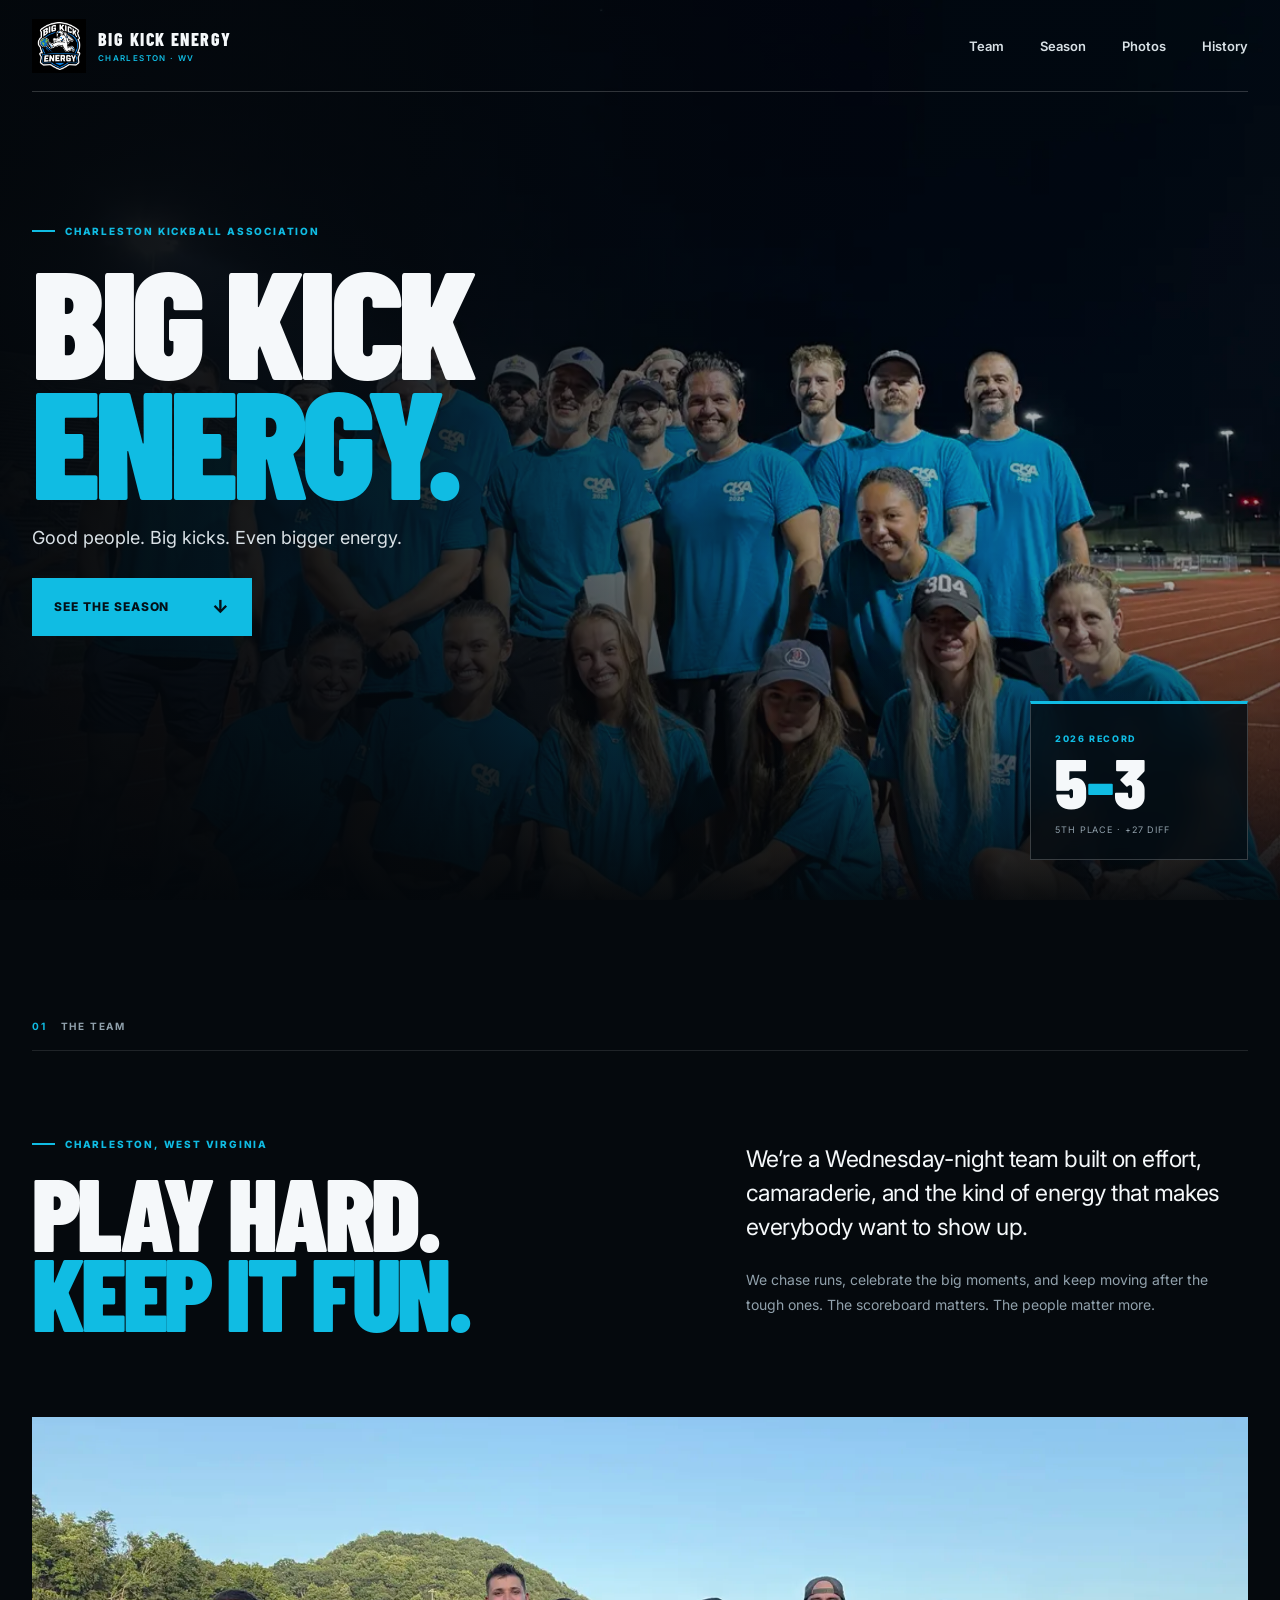
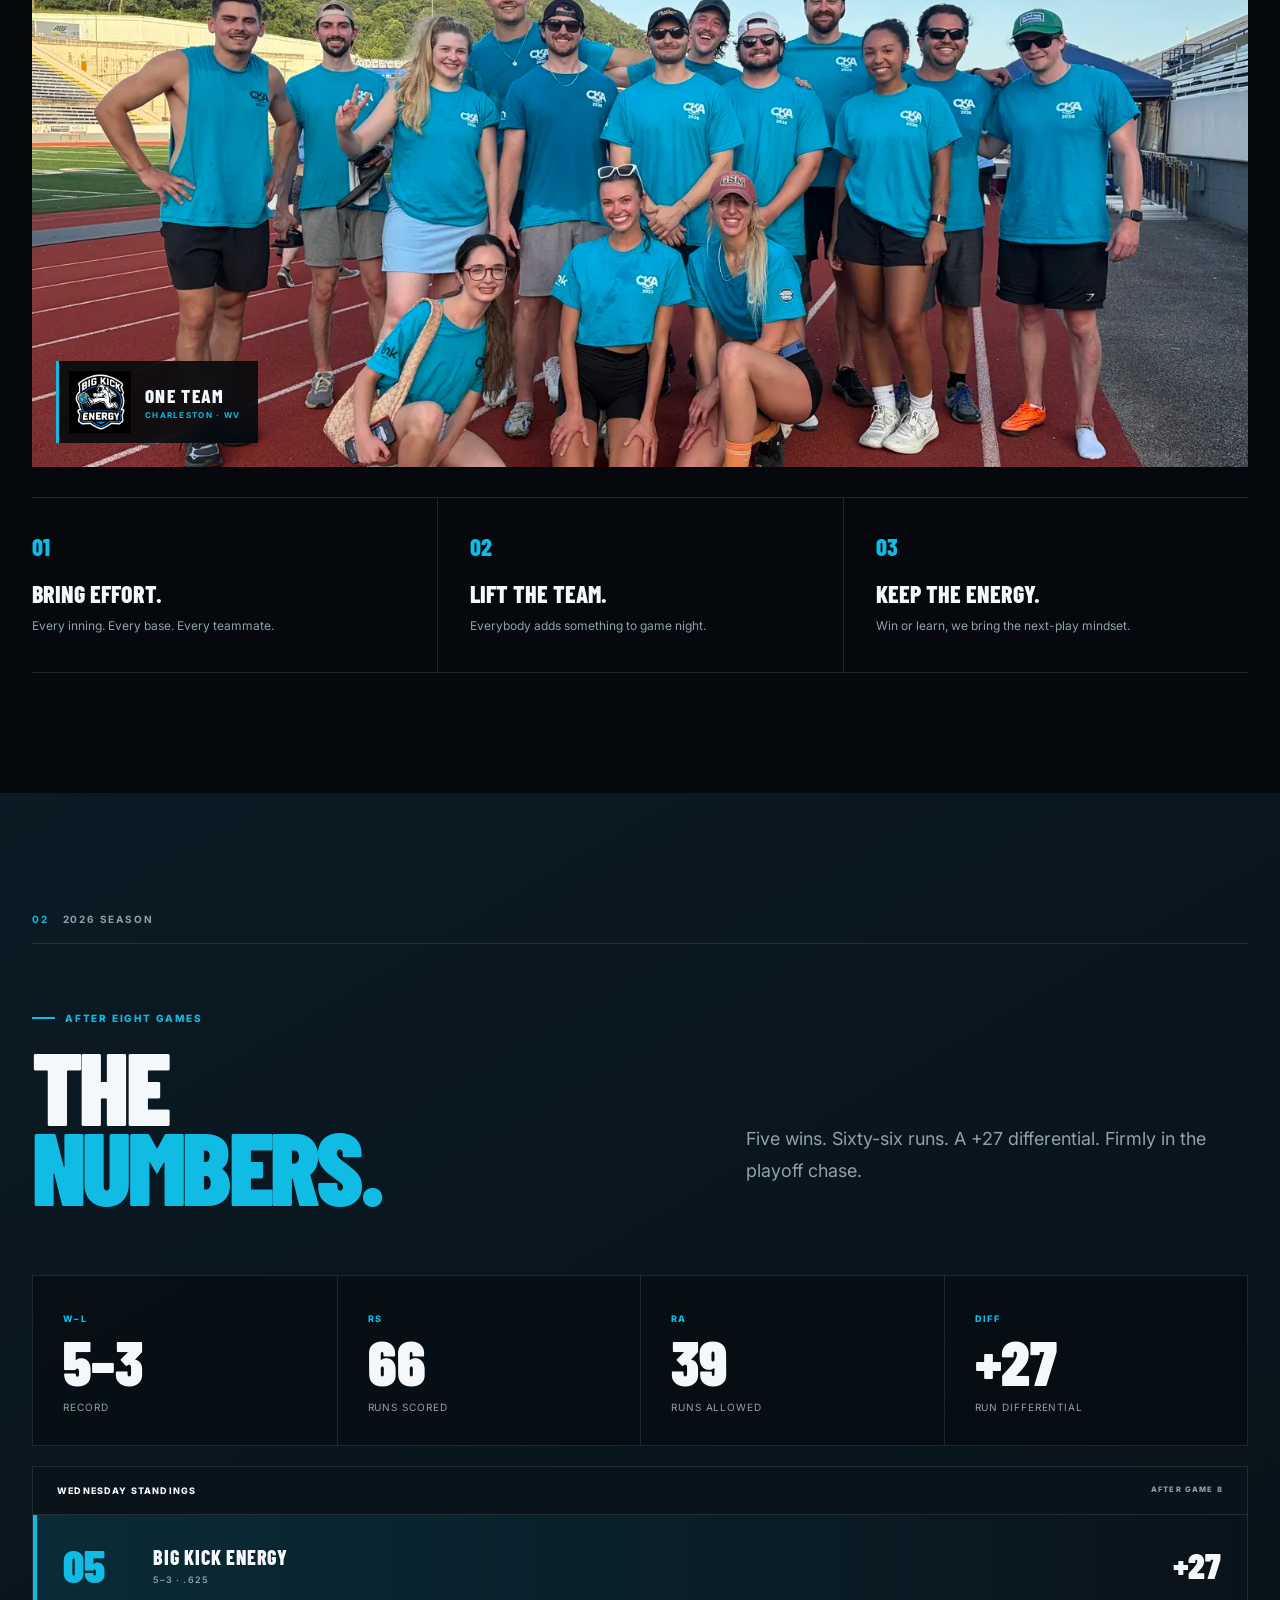
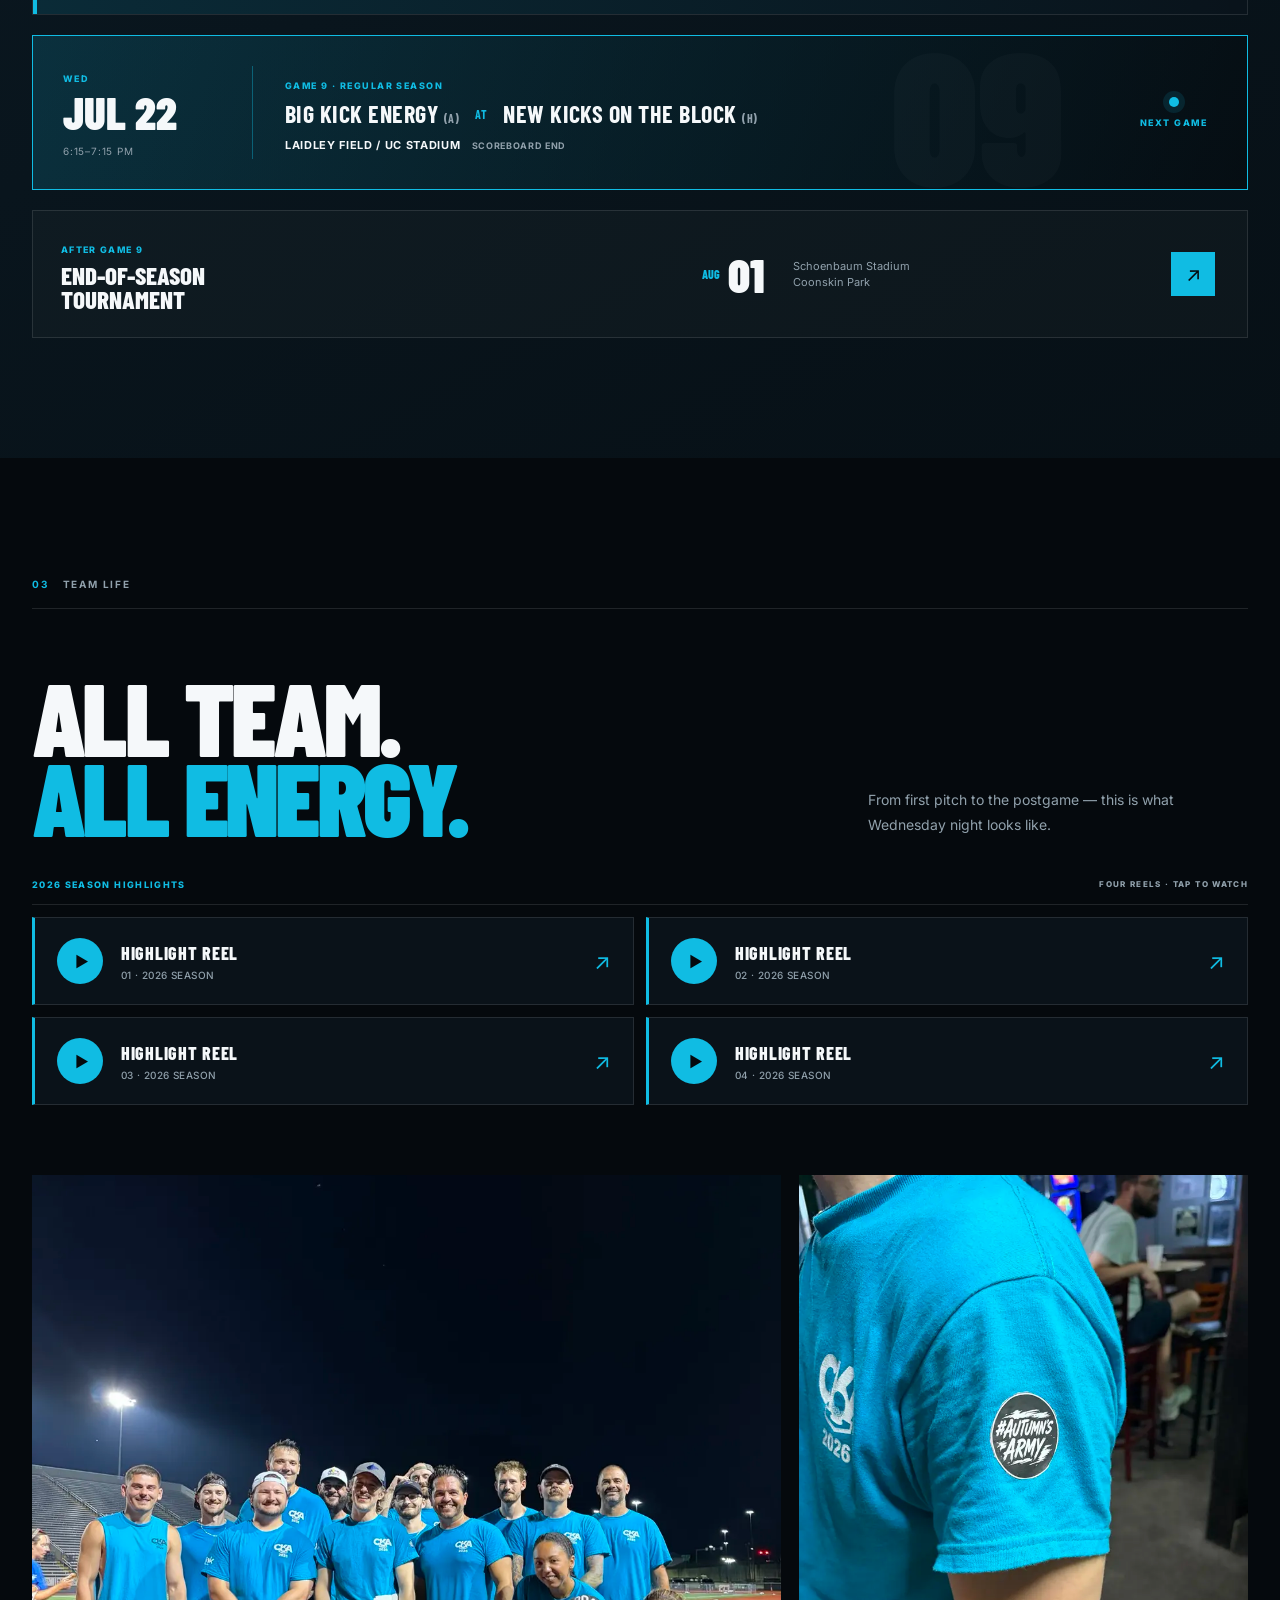
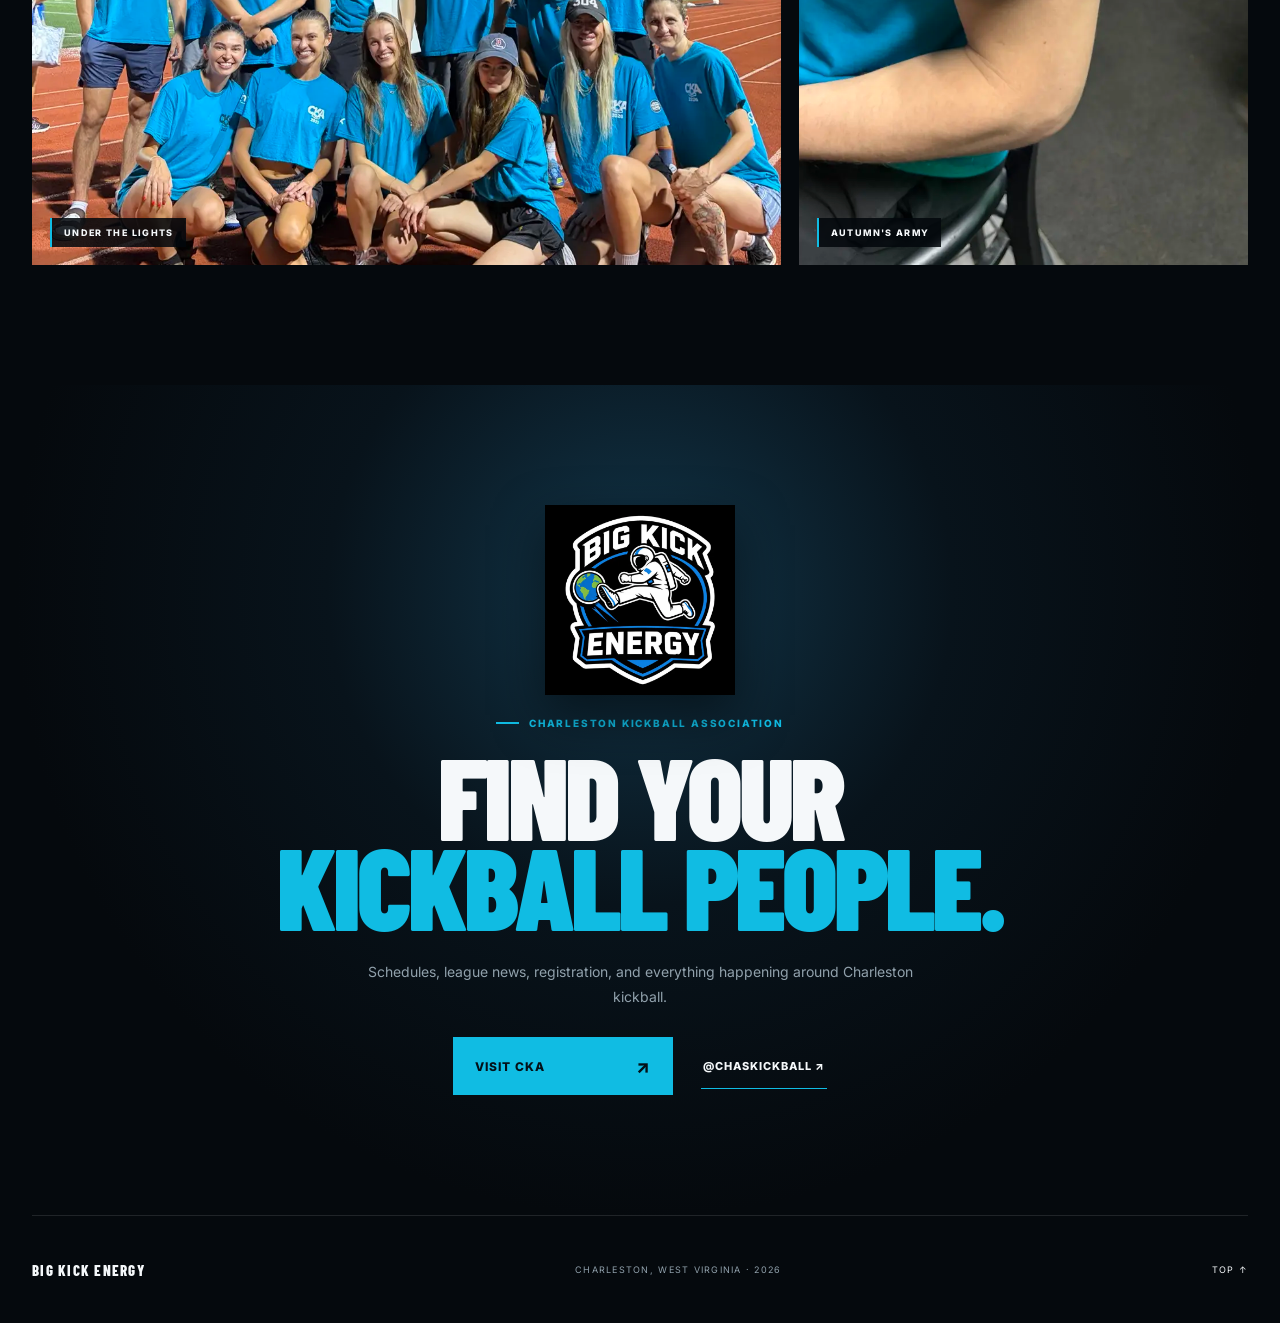
==== index.html @ 86670991 "Add historical team moments gallery" ====
<!doctype html>
<html lang="en">
<head>
  <meta charset="utf-8">
  <meta name="viewport" content="width=device-width, initial-scale=1, viewport-fit=cover">
  <meta name="description" content="Big Kick Energy — Charleston, West Virginia kickball. Good people, big kicks, bigger energy.">
  <meta name="theme-color" content="#061018">
  <title>Big Kick Energy | Charleston Kickball</title>
  <link rel="icon" href="images/logo.webp">
  <link rel="preconnect" href="https://fonts.googleapis.com">
  <link rel="preconnect" href="https://fonts.gstatic.com" crossorigin>
  <link href="https://fonts.googleapis.com/css2?family=Barlow+Condensed:wght@600;700;800;900&family=Inter:wght@400;500;600;700&display=swap" rel="stylesheet">
  <link rel="stylesheet" href="styles.css">
</head>
<body>
  <a class="skip-link" href="#main">Skip to content</a>
  <header class="topbar">
    <a class="brand" href="#home" aria-label="Big Kick Energy home">
      <img src="images/logo.webp" alt="" width="48" height="48">
      <span>BIG KICK ENERGY<small>CHARLESTON · WV</small></span>
    </a>
    <nav aria-label="Main navigation">
      <a href="#team">Team</a><a href="#season">Season</a><a href="#gallery">Photos</a><a href="history.html">History</a>
    </nav>
  </header>

  <main id="main">
    <section class="hero" id="home" aria-labelledby="hero-title">
      <img class="hero-photo" src="images/team-night.webp" alt="Big Kick Energy teammates together under the stadium lights">
      <div class="hero-overlay"></div>
      <div class="hero-content">
        <p class="tag"><i></i> Charleston Kickball Association</p>
        <h1 id="hero-title">BIG KICK<br><em>ENERGY.</em></h1>
        <p class="hero-line">Good people. Big kicks. Even bigger energy.</p>
        <a class="primary-action" href="#season">See the season <span>↓</span></a>
      </div>
      <div class="record-card" aria-label="2026 record: five wins and three losses">
        <span>2026 RECORD</span><strong>5<span>–</span>3</strong><small>5TH PLACE · +27 DIFF</small>
      </div>
    </section>

    <section class="section intro" id="team" aria-labelledby="team-title">
      <div class="section-label"><span>01</span> The team</div>
      <div class="intro-grid">
        <div>
          <p class="tag"><i></i> Charleston, West Virginia</p>
          <h2 id="team-title">PLAY HARD.<br><em>KEEP IT FUN.</em></h2>
        </div>
        <div class="intro-copy">
          <p>We’re a Wednesday-night team built on effort, camaraderie, and the kind of energy that makes everybody want to show up.</p>
          <p>We chase runs, celebrate the big moments, and keep moving after the tough ones. The scoreboard matters. The people matter more.</p>
        </div>
      </div>
      <div class="team-photo-card">
        <img src="images/team-day.webp" alt="Big Kick Energy teammates smiling together at Laidley Field" loading="lazy">
        <div class="photo-badge"><img src="images/logo.webp" alt="" width="86" height="86"><span>ONE TEAM<small>CHARLESTON · WV</small></span></div>
      </div>
      <div class="values" aria-label="Team values">
        <article><b>01</b><h3>Bring effort.</h3><p>Every inning. Every base. Every teammate.</p></article>
        <article><b>02</b><h3>Lift the team.</h3><p>Everybody adds something to game night.</p></article>
        <article><b>03</b><h3>Keep the energy.</h3><p>Win or learn, we bring the next-play mindset.</p></article>
      </div>
    </section>

    <section class="section season" id="season" aria-labelledby="season-title">
      <div class="section-label"><span>02</span> 2026 season</div>
      <div class="season-head">
        <div><p class="tag"><i></i> After eight games</p><h2 id="season-title">THE<br><em>NUMBERS.</em></h2></div>
        <p>Five wins. Sixty-six runs. A +27 differential. Firmly in the playoff chase.</p>
      </div>
      <div class="stat-row" aria-label="Season statistics">
        <article><span>W–L</span><strong>5–3</strong><small>Record</small></article>
        <article><span>RS</span><strong>66</strong><small>Runs scored</small></article>
        <article><span>RA</span><strong>39</strong><small>Runs allowed</small></article>
        <article><span>DIFF</span><strong>+27</strong><small>Run differential</small></article>
      </div>
      <div class="standing-card">
        <div><span>WEDNESDAY STANDINGS</span><small>AFTER GAME 8</small></div>
        <div class="standing-rank"><b>05</b><strong>BIG KICK ENERGY<small>5–3 · .625</small></strong><em>+27</em></div>
      </div>
      <article class="next-game" aria-labelledby="next-game-title">
        <div class="game-date"><span>WED</span><strong>JUL 22</strong><small>6:15–7:15 PM</small></div>
        <div class="game-matchup">
          <span>GAME 9 · REGULAR SEASON</span>
          <h3 id="next-game-title"><strong>BIG KICK ENERGY <i>(A)</i></strong><b>AT</b><strong>NEW KICKS ON THE BLOCK <i>(H)</i></strong></h3>
          <p>Laidley Field / UC Stadium <small>Scoreboard End</small></p>
        </div>
        <div class="game-status"><i></i><span>NEXT GAME</span></div>
      </article>
      <aside class="next-up">
        <div><span>AFTER GAME 9</span><strong>END-OF-SEASON<br>TOURNAMENT</strong></div>
        <time datetime="2026-08-01"><b>AUG</b><strong>01</strong></time>
        <p>Schoenbaum Stadium<br>Coonskin Park</p>
        <a href="https://www.wsaz.com/2026/07/02/charleston-kickball-association-laidley-field/" target="_blank" rel="noreferrer" aria-label="View tournament details">↗</a>
      </aside>
    </section>

    <section class="section gallery" id="gallery" aria-labelledby="gallery-title">
      <div class="section-label"><span>03</span> Team life</div>
      <div class="gallery-head"><h2 id="gallery-title">ALL TEAM.<br><em>ALL ENERGY.</em></h2><p>From first pitch to the postgame — this is what Wednesday night looks like.</p></div>
      <div class="highlight-heading"><span>2026 SEASON HIGHLIGHTS</span><small>FOUR REELS · TAP TO WATCH</small></div>
      <div class="highlight-grid" aria-label="2026 season highlight videos">
        <a class="highlight-link" href="https://www.tiktok.com/t/ZP8tFyhK7/" target="_blank" rel="noreferrer" aria-label="Watch 2026 highlight reel 1 on TikTok">
          <span class="play-icon" aria-hidden="true">▶</span><strong>HIGHLIGHT REEL<small>01 · 2026 SEASON</small></strong><i aria-hidden="true">↗</i>
        </a>
        <a class="highlight-link" href="https://www.tiktok.com/t/ZP8tFf8wP/" target="_blank" rel="noreferrer" aria-label="Watch 2026 highlight reel 2 on TikTok">
          <span class="play-icon" aria-hidden="true">▶</span><strong>HIGHLIGHT REEL<small>02 · 2026 SEASON</small></strong><i aria-hidden="true">↗</i>
        </a>
        <a class="highlight-link" href="https://www.tiktok.com/t/ZP8tFRgYJ/" target="_blank" rel="noreferrer" aria-label="Watch 2026 highlight reel 3 on TikTok">
          <span class="play-icon" aria-hidden="true">▶</span><strong>HIGHLIGHT REEL<small>03 · 2026 SEASON</small></strong><i aria-hidden="true">↗</i>
        </a>
        <a class="highlight-link" href="https://www.tiktok.com/t/ZP8tFP65y/" target="_blank" rel="noreferrer" aria-label="Watch 2026 highlight reel 4 on TikTok">
          <span class="play-icon" aria-hidden="true">▶</span><strong>HIGHLIGHT REEL<small>04 · 2026 SEASON</small></strong><i aria-hidden="true">↗</i>
        </a>
      </div>
      <div class="photo-grid">
        <figure class="night"><img src="images/team-night.webp" alt="The team posing beneath the stadium lights" loading="lazy"><figcaption>UNDER THE LIGHTS</figcaption></figure>
        <figure><img src="images/autumns-army.webp" alt="Electric cyan team shirt with Autumn's Army patch" loading="lazy"><figcaption>AUTUMN'S ARMY</figcaption></figure>
      </div>
    </section>

    <section class="join">
      <img src="images/logo.webp" alt="Big Kick Energy astronaut logo" width="230" height="230" loading="lazy">
      <p class="tag"><i></i> Charleston Kickball Association</p>
      <h2>FIND YOUR<br><em>KICKBALL PEOPLE.</em></h2>
      <p>Schedules, league news, registration, and everything happening around Charleston kickball.</p>
      <div class="join-actions">
        <a class="primary-action" href="https://chaskickball.leagueapps.com/" target="_blank" rel="noreferrer">Visit CKA <span>↗</span></a>
        <a class="text-action" href="https://www.instagram.com/chaskickball/" target="_blank" rel="noreferrer">@chaskickball ↗</a>
      </div>
    </section>
  </main>

  <footer><span>BIG KICK ENERGY</span><p>Charleston, West Virginia · 2026</p><a href="#home">TOP ↑</a></footer>
  <nav class="mobile-dock" aria-label="Mobile navigation">
    <a href="#home"><span>⌂</span>Home</a><a href="#team"><span>●</span>Team</a><a href="#season"><span>▥</span>Season</a><a href="#gallery"><span>▣</span>Photos</a><a href="history.html"><span>◫</span>History</a>
  </nav>
</body>
</html>
---- styles.css ----
:root{--ink:#05090d;--panel:#0a1219;--panel2:#0d1821;--cyan:#10bce3;--cyan2:#087fa9;--white:#f5f8fa;--muted:#91a1ac;--line:rgba(255,255,255,.11);--display:"Barlow Condensed",Impact,sans-serif;--body:"Inter",Arial,sans-serif}
*{box-sizing:border-box}html{scroll-behavior:smooth;background:var(--ink)}body{margin:0;background:var(--ink);color:var(--white);font-family:var(--body);overflow-x:hidden}a{color:inherit;text-decoration:none}img{display:block;max-width:100%}::selection{background:var(--cyan);color:var(--ink)}.skip-link{position:fixed;left:12px;top:12px;z-index:100;padding:12px 16px;background:var(--cyan);color:var(--ink);font-weight:800;transform:translateY(-160%)}.skip-link:focus{transform:none}
.topbar{position:absolute;z-index:10;top:0;left:50%;transform:translateX(-50%);width:min(calc(100% - 64px),1280px);height:92px;display:flex;align-items:center;justify-content:space-between;border-bottom:1px solid rgba(255,255,255,.18)}.brand{display:flex;align-items:center;gap:12px;font:800 18px/1 var(--display);letter-spacing:.08em}.brand img{width:54px;height:54px;object-fit:contain}.brand small{display:block;margin-top:6px;color:var(--cyan);font:600 8px/1 var(--body);letter-spacing:.17em}.topbar nav{display:flex;gap:36px}.topbar nav a{padding:14px 0;color:#d8e0e5;font-size:13px;font-weight:600}.topbar nav a:hover{color:var(--cyan)}
.hero{position:relative;min-height:760px;height:100svh;max-height:980px;overflow:hidden;background:#071019}.hero-photo{position:absolute;inset:0;width:100%;height:100%;object-fit:cover;object-position:55% 53%;filter:saturate(.92) contrast(1.03)}.hero-overlay{position:absolute;inset:0;background:linear-gradient(90deg,rgba(3,7,11,.98) 0%,rgba(3,7,11,.87) 32%,rgba(3,7,11,.32) 68%),linear-gradient(0deg,rgba(3,7,11,.94),transparent 36%)}.hero-content{position:relative;z-index:2;width:min(calc(100% - 64px),1280px);margin:auto;padding-top:clamp(190px,25vh,255px)}.tag{display:flex;align-items:center;gap:10px;margin:0 0 22px;color:var(--cyan);font-size:10px;font-weight:800;letter-spacing:.18em;text-transform:uppercase}.tag i{width:23px;height:2px;background:var(--cyan)}h1,h2{margin:0;font-family:var(--display);font-weight:900;line-height:.78;letter-spacing:-.035em;text-transform:uppercase}h1{font-size:clamp(92px,12vw,176px)}h1 em,h2 em{color:var(--cyan);font-style:normal}.hero-line{margin:28px 0 30px;color:#d9e1e6;font-size:18px}.primary-action{display:inline-flex;align-items:center;justify-content:space-between;gap:36px;min-width:220px;min-height:58px;padding:0 22px;background:var(--cyan);color:#041017;font-size:12px;font-weight:800;letter-spacing:.08em;text-transform:uppercase;transition:.2s}.primary-action:hover{background:#55d5ef;transform:translateY(-2px)}.primary-action span{font-size:18px}.record-card{position:absolute;z-index:3;right:max(32px,calc((100vw - 1280px)/2));bottom:40px;width:218px;padding:22px 24px;background:rgba(5,13,19,.82);border:1px solid rgba(255,255,255,.2);border-top:3px solid var(--cyan);backdrop-filter:blur(12px)}.record-card>span{color:var(--cyan);font-size:9px;font-weight:800;letter-spacing:.18em}.record-card strong{display:block;margin:4px 0;font:900 70px/.9 var(--display)}.record-card strong span{color:var(--cyan)}.record-card small{color:var(--muted);font-size:9px;letter-spacing:.1em}
.section{width:min(calc(100% - 64px),1280px);margin:auto;padding:120px 0}.section-label{display:flex;gap:14px;padding-bottom:18px;margin-bottom:68px;border-bottom:1px solid var(--line);color:var(--muted);font-size:10px;font-weight:700;letter-spacing:.18em;text-transform:uppercase}.section-label span{color:var(--cyan)}.intro-grid,.season-head{display:grid;grid-template-columns:1.1fr .9fr;gap:100px;align-items:end}h2{font-size:clamp(78px,8vw,120px)}.intro-copy>p:first-child{font-size:23px;line-height:1.48;letter-spacing:-.02em}.intro-copy>p:last-child,.season-head>p,.gallery-head>p{color:var(--muted);font-size:14px;line-height:1.8}.team-photo-card{position:relative;height:min(58vw,650px);margin-top:86px;overflow:hidden;background:var(--panel)}.team-photo-card>img{width:100%;height:100%;object-fit:cover;object-position:center 44%}.photo-badge{position:absolute;left:24px;bottom:24px;display:flex;align-items:center;gap:14px;padding:10px 18px 10px 10px;background:rgba(3,8,12,.88);backdrop-filter:blur(10px);border-left:3px solid var(--cyan);font:800 19px/1 var(--display);letter-spacing:.07em}.photo-badge img{width:62px;height:62px}.photo-badge small{display:block;margin-top:6px;color:var(--cyan);font:700 8px/1 var(--body);letter-spacing:.16em}.values{display:grid;grid-template-columns:repeat(3,1fr);margin-top:30px;border-top:1px solid var(--line);border-bottom:1px solid var(--line)}.values article{padding:34px 32px 36px 0}.values article+article{padding-left:32px;border-left:1px solid var(--line)}.values b{color:var(--cyan);font:800 24px var(--display)}.values h3{margin:18px 0 8px;font:800 24px var(--display);text-transform:uppercase}.values p{margin:0;color:var(--muted);font-size:12px;line-height:1.6}
.season{width:100%;padding-inline:max(32px,calc((100vw - 1280px)/2));background:linear-gradient(150deg,#0b1a24,#071016)}.season-head>p{max-width:470px;font-size:18px}.stat-row{display:grid;grid-template-columns:repeat(4,1fr);margin-top:70px;border:1px solid var(--line);background:rgba(3,8,12,.48)}.stat-row article{padding:30px;min-width:0}.stat-row article+article{border-left:1px solid var(--line)}.stat-row span{color:var(--cyan);font-size:9px;font-weight:800;letter-spacing:.15em}.stat-row strong{display:block;margin:8px 0 5px;font:900 62px/.9 var(--display)}.stat-row small{color:var(--muted);font-size:10px;text-transform:uppercase;letter-spacing:.09em}.standing-card{margin-top:20px;border:1px solid var(--line);background:#09131b}.standing-card>div:first-child{display:flex;justify-content:space-between;padding:18px 24px;border-bottom:1px solid var(--line);font-size:9px;font-weight:800;letter-spacing:.13em}.standing-card small{color:var(--muted)}.standing-rank{display:grid;grid-template-columns:90px 1fr auto;align-items:center;padding:22px 26px;border-left:4px solid var(--cyan);background:linear-gradient(90deg,rgba(16,188,227,.14),transparent)}.standing-rank>b{font:900 46px var(--display);color:var(--cyan)}.standing-rank>strong{font:800 20px var(--display);letter-spacing:.04em}.standing-rank>strong small{display:block;margin-top:5px;font:600 9px var(--body);letter-spacing:.12em}.standing-rank>em{font:900 36px var(--display);font-style:normal}.next-up{display:grid;grid-template-columns:1.4fr auto .8fr 48px;gap:28px;align-items:center;margin-top:20px;padding:26px 28px;border:1px solid var(--cyan);background:rgba(16,188,227,.06)}.next-up span{color:var(--cyan);font-size:9px;font-weight:800;letter-spacing:.15em}.next-up div>strong{display:block;margin-top:7px;font:800 25px/.95 var(--display)}.next-up time{display:flex;align-items:center;gap:8px}.next-up time b{color:var(--cyan);font:800 12px var(--display)}.next-up time strong{font:900 48px var(--display)}.next-up p{color:var(--muted);font-size:11px;line-height:1.5}.next-up>a{display:grid;place-items:center;width:44px;height:44px;background:var(--cyan);color:var(--ink);font-size:20px}
.gallery-head{display:flex;justify-content:space-between;align-items:end;gap:80px}.gallery-head>p{max-width:380px;margin:0}.photo-grid{display:grid;grid-template-columns:1.25fr .75fr;gap:18px;height:690px;margin-top:70px}.photo-grid figure{position:relative;margin:0;overflow:hidden;background:var(--panel)}.photo-grid img{width:100%;height:100%;object-fit:cover;transition:transform .6s}.photo-grid figure:hover img{transform:scale(1.02)}.photo-grid .night img{object-position:center 54%}.photo-grid figcaption{position:absolute;left:18px;bottom:18px;padding:9px 12px;background:rgba(3,8,12,.86);border-left:2px solid var(--cyan);font-size:9px;font-weight:800;letter-spacing:.15em}.join{position:relative;display:grid;justify-items:center;padding:120px 24px;text-align:center;background:radial-gradient(circle at 50% 25%,#12364a 0%,#08131b 35%,#05090d 70%);overflow:hidden}.join>img{width:190px;height:190px;object-fit:contain;margin-bottom:22px;filter:drop-shadow(0 20px 25px rgba(0,0,0,.5))}.join h2{font-size:clamp(72px,9vw,132px)}.join>p:not(.tag){max-width:560px;margin:28px auto;color:var(--muted);font-size:14px;line-height:1.8}.join-actions{display:flex;align-items:center;gap:28px}.text-action{font-size:11px;font-weight:800;letter-spacing:.09em;text-transform:uppercase;border-bottom:1px solid var(--cyan);padding:15px 2px}footer{min-height:108px;display:flex;align-items:center;justify-content:space-between;gap:20px;width:min(calc(100% - 64px),1280px);margin:auto;border-top:1px solid var(--line);font-size:9px;letter-spacing:.14em;text-transform:uppercase}footer span{font:800 15px var(--display)}footer p{color:var(--muted)}.mobile-dock{display:none}
@media(max-width:760px){body{padding-bottom:calc(70px + env(safe-area-inset-bottom))}.topbar{position:absolute;width:calc(100% - 32px);height:72px}.brand img{width:42px;height:42px}.brand{font-size:15px}.topbar nav{display:none}.hero{min-height:730px;height:100svh}.hero-photo{object-position:58% 49%}.hero-overlay{background:linear-gradient(90deg,rgba(3,7,11,.92),rgba(3,7,11,.35)),linear-gradient(0deg,#05090d 0%,transparent 48%,rgba(3,7,11,.25))}.hero-content{width:calc(100% - 32px);padding-top:150px}.tag{font-size:8px;margin-bottom:17px}h1{font-size:clamp(76px,25vw,106px);line-height:.8}.hero-line{max-width:250px;margin:20px 0 26px;font-size:15px;line-height:1.5}.primary-action{width:100%;min-width:0;min-height:56px}.record-card{right:16px;bottom:28px;width:154px;padding:15px 16px}.record-card strong{font-size:48px}.record-card small{font-size:7px}.section{width:calc(100% - 32px);padding:78px 0}.section-label{margin-bottom:44px}.intro-grid,.season-head{grid-template-columns:1fr;gap:30px}h2{font-size:clamp(64px,20vw,84px)}.intro-copy>p:first-child{font-size:18px}.team-photo-card{height:500px;margin-top:50px}.team-photo-card>img{object-position:47% center}.photo-badge{left:12px;bottom:12px}.values{grid-template-columns:1fr;margin-top:18px}.values article,.values article+article{padding:22px 4px;border-left:0;border-bottom:1px solid var(--line)}.values article:last-child{border-bottom:0}.season{width:100%;padding-inline:16px}.season-head>p{font-size:15px}.stat-row{grid-template-columns:1fr 1fr;margin-top:42px}.stat-row article{padding:22px 18px}.stat-row article:nth-child(3){border-left:0;border-top:1px solid var(--line)}.stat-row article:nth-child(4){border-top:1px solid var(--line)}.stat-row strong{font-size:45px}.standing-card>div:first-child{padding:15px}.standing-rank{grid-template-columns:62px 1fr auto;padding:18px 14px}.standing-rank>b{font-size:36px}.standing-rank>strong{font-size:16px}.standing-rank>em{font-size:27px}.next-up{grid-template-columns:1fr auto;gap:16px;padding:21px}.next-up p{grid-column:1}.next-up>a{grid-column:2;grid-row:2}.next-up div>strong{font-size:21px}.next-up time strong{font-size:40px}.gallery-head{display:block}.gallery-head>p{margin-top:24px}.photo-grid{grid-template-columns:1fr;height:auto;margin-top:42px}.photo-grid figure{height:440px}.photo-grid figure:last-child{height:520px}.photo-grid .night img{object-position:49% center}.join{padding:90px 16px}.join>img{width:150px;height:150px}.join h2{font-size:clamp(61px,19vw,82px)}.join-actions{width:100%;flex-direction:column;gap:16px}.text-action{padding:12px}.join .primary-action{max-width:380px}footer{width:calc(100% - 32px);min-height:120px;align-items:flex-start;flex-direction:column;justify-content:center;gap:10px}.mobile-dock{position:fixed;z-index:50;left:0;right:0;bottom:0;display:grid;grid-template-columns:repeat(4,1fr);height:calc(66px + env(safe-area-inset-bottom));padding-bottom:env(safe-area-inset-bottom);background:rgba(5,10,14,.94);border-top:1px solid rgba(255,255,255,.14);backdrop-filter:blur(16px)}.mobile-dock a{display:grid;place-content:center;gap:5px;text-align:center;color:var(--muted);font-size:8px;font-weight:700;letter-spacing:.08em;text-transform:uppercase}.mobile-dock a span{color:var(--cyan);font-size:16px}.mobile-dock a:active{background:rgba(16,188,227,.1)}}
@media(max-width:390px){h1{font-size:72px}.record-card{width:146px}.team-photo-card{height:450px}.photo-grid figure{height:390px}.photo-grid figure:last-child{height:460px}}
@media(prefers-reduced-motion:reduce){html{scroll-behavior:auto}*,*::before,*::after{transition-duration:.01ms!important}}
.next-game{position:relative;display:grid;grid-template-columns:190px 1fr auto;gap:32px;align-items:center;margin-top:20px;padding:30px;border:1px solid var(--cyan);background:linear-gradient(110deg,rgba(16,188,227,.16),rgba(5,12,17,.72));overflow:hidden}.next-game::after{content:"09";position:absolute;right:15%;top:50%;transform:translateY(-51%);color:rgba(255,255,255,.025);font:900 190px/.8 var(--display);pointer-events:none}.game-date{position:relative;z-index:1;padding-right:28px;border-right:1px solid rgba(16,188,227,.38)}.game-date span,.game-matchup>span,.game-status span{color:var(--cyan);font-size:9px;font-weight:800;letter-spacing:.16em}.game-date strong{display:block;margin:5px 0;font:900 45px/.95 var(--display)}.game-date small{color:var(--muted);font-size:10px;letter-spacing:.08em}.game-matchup{position:relative;z-index:1}.game-matchup h3{display:flex;align-items:center;gap:16px;margin:9px 0 12px;font:800 24px/1 var(--display);letter-spacing:.02em}.game-matchup h3>b{color:var(--cyan);font-size:12px}.game-matchup h3 i{color:var(--muted);font-size:12px;font-style:normal}.game-matchup p{margin:0;color:var(--white);font-size:11px;font-weight:700;text-transform:uppercase;letter-spacing:.06em}.game-matchup p small{margin-left:8px;color:var(--muted);font-size:9px}.game-status{position:relative;z-index:1;display:grid;justify-items:center;gap:10px;padding:0 10px}.game-status i{width:10px;height:10px;border-radius:50%;background:var(--cyan);box-shadow:0 0 0 6px rgba(16,188,227,.12)}.next-game+.next-up{border-color:var(--line);background:rgba(255,255,255,.025)}.highlight-link{display:grid;grid-template-columns:auto 1fr auto;align-items:center;gap:18px;margin-top:42px;padding:20px 22px;border:1px solid var(--line);border-left:3px solid var(--cyan);background:var(--panel);transition:.2s}.highlight-link:hover{border-color:var(--cyan);transform:translateY(-2px)}.play-icon{display:grid;place-items:center;width:46px;height:46px;border-radius:50%;background:var(--cyan);color:var(--ink);font-size:15px;padding-left:3px}.highlight-link strong{font:800 20px var(--display);letter-spacing:.04em}.highlight-link strong small{display:block;margin-top:5px;color:var(--muted);font:500 10px var(--body);letter-spacing:.04em}.highlight-link>i{color:var(--cyan);font-size:22px;font-style:normal}
@media(max-width:760px){.next-game{grid-template-columns:1fr auto;gap:20px;padding:22px 18px}.next-game::after{right:-5%;font-size:140px}.game-date{padding:0 0 16px;border-right:0;border-bottom:1px solid rgba(16,188,227,.38)}.game-date strong{font-size:40px}.game-matchup{grid-column:1/-1}.game-matchup h3{display:grid;grid-template-columns:1fr auto;gap:8px 12px;font-size:20px}.game-matchup h3>b{grid-column:2;grid-row:1/3}.game-matchup h3 strong:last-child{grid-column:1}.game-matchup p{line-height:1.6}.game-matchup p small{display:block;margin-left:0}.game-status{grid-column:2;grid-row:1}.highlight-link{margin-top:30px;padding:17px 15px;gap:13px}.play-icon{width:40px;height:40px}.highlight-link strong{font-size:17px}.highlight-link strong small{font-size:8px}}
@media(prefers-reduced-motion:reduce){.highlight-link{transition-duration:.01ms!important}}
.highlight-heading{display:flex;justify-content:space-between;margin-top:42px;padding-bottom:14px;border-bottom:1px solid var(--line);font-size:9px;font-weight:800;letter-spacing:.15em}.highlight-heading span{color:var(--cyan)}.highlight-heading small{color:var(--muted);font-size:8px}.highlight-grid{display:grid;grid-template-columns:repeat(2,1fr);gap:12px;margin-top:12px}.highlight-grid .highlight-link{margin-top:0}.highlight-grid .highlight-link strong{font-size:18px}
@media(max-width:760px){.highlight-heading{margin-top:30px}.highlight-heading small{display:none}.highlight-grid{grid-template-columns:1fr;gap:10px}.highlight-grid .highlight-link{margin-top:0}}

/* Historical team moments */
.topbar nav a.active{color:var(--cyan)}
.mobile-dock a.active{color:var(--white);background:rgba(16,188,227,.09)}
.history-page{background:
  radial-gradient(circle at 84% 8%,rgba(16,188,227,.12),transparent 28rem),
  var(--ink)}
.history-page .topbar{position:relative;left:auto;transform:none;margin:0 auto}
.history-hero{position:relative;overflow:hidden;padding:clamp(90px,12vw,160px) 0 0;border-bottom:1px solid var(--line)}
.history-hero::before{content:"BKE";position:absolute;right:-.04em;top:-.18em;color:rgba(255,255,255,.025);font:900 clamp(260px,42vw,610px)/1 var(--display);letter-spacing:-.09em;pointer-events:none}
.history-hero-inner{position:relative;z-index:1;display:grid;grid-template-columns:minmax(0,1.5fr) minmax(280px,.5fr);align-items:end;gap:64px;width:min(calc(100% - 64px),1280px);margin:0 auto;padding-bottom:clamp(72px,9vw,120px)}
.history-hero h1{font-size:clamp(98px,13vw,186px)}
.history-intro{max-width:390px;padding:0 0 18px 28px;border-left:2px solid var(--cyan)}
.history-intro>span{color:var(--cyan);font-size:9px;font-weight:800;letter-spacing:.18em}
.history-intro p{margin:18px 0 28px;color:#d4dde2;font-size:17px;line-height:1.7}
.history-intro a{display:flex;align-items:center;justify-content:space-between;padding-bottom:12px;border-bottom:1px solid rgba(16,188,227,.5);font-size:11px;font-weight:800;letter-spacing:.1em;text-transform:uppercase}
.history-intro a b{color:var(--cyan);font-size:16px}
.history-marquee{position:relative;z-index:1;overflow:hidden;border-top:1px solid var(--line);background:var(--cyan);color:var(--ink);white-space:nowrap}
.history-marquee span{display:block;width:max-content;padding:12px 0;font:900 17px/1 var(--display);letter-spacing:.18em}
.history-content{width:min(calc(100% - 64px),1280px);margin:0 auto;padding:clamp(88px,10vw,140px) 0}
.history-heading{display:grid;grid-template-columns:1fr minmax(280px,430px);align-items:end;gap:64px;margin-bottom:56px}
.history-heading .section-label{margin-bottom:42px}
.history-heading h2{font-size:clamp(78px,9vw,128px)}
.history-heading>p{margin:0 0 8px;color:var(--muted);font-size:15px;line-height:1.8}
.memory-grid{display:grid;grid-template-columns:repeat(12,1fr);grid-auto-flow:dense;gap:14px}
.memory-card{position:relative;margin:0;overflow:hidden;background:var(--panel);border:1px solid var(--line)}
.memory-card.memory-wide{grid-column:span 8;aspect-ratio:4/3}
.memory-card.memory-tall{grid-column:span 4;aspect-ratio:3/4}
.memory-card button{display:block;width:100%;height:100%;padding:0;border:0;background:none;cursor:zoom-in}
.memory-card img{width:100%;height:100%;object-fit:cover;filter:saturate(.88) contrast(1.04);transition:transform .55s ease,filter .3s ease}
.memory-card::after{content:"+";position:absolute;top:16px;right:16px;display:grid;place-items:center;width:34px;height:34px;border:1px solid rgba(255,255,255,.45);border-radius:50%;background:rgba(4,10,14,.35);font:500 19px/1 var(--body);pointer-events:none;backdrop-filter:blur(8px)}
.memory-card figcaption{position:absolute;z-index:2;left:0;right:0;bottom:0;display:flex;align-items:flex-end;justify-content:space-between;gap:16px;padding:44px 18px 17px;background:linear-gradient(transparent,rgba(3,8,12,.88));pointer-events:none}
.memory-card figcaption span{font:800 20px/1 var(--display);letter-spacing:.035em;text-transform:uppercase}
.memory-card figcaption small{color:var(--cyan);font-size:8px;font-weight:800;letter-spacing:.14em;text-transform:uppercase}
.memory-card:hover img{transform:scale(1.025);filter:saturate(1) contrast(1.02)}
.history-cta{display:grid;justify-items:start;width:min(calc(100% - 64px),1280px);margin:0 auto;padding:clamp(20px,4vw,60px) 0 clamp(120px,13vw,180px)}
.history-cta h2{margin-bottom:42px;font-size:clamp(76px,10vw,140px)}
.photo-lightbox{width:min(94vw,1100px);max-width:none;padding:0;border:1px solid rgba(255,255,255,.2);background:#03070a;color:var(--white)}
.photo-lightbox::backdrop{background:rgba(0,0,0,.88);backdrop-filter:blur(10px)}
.photo-lightbox img{width:100%;max-height:82vh;object-fit:contain;background:#000}
.photo-lightbox p{margin:0;padding:14px 18px;color:var(--cyan);font:800 15px var(--display);letter-spacing:.08em;text-transform:uppercase}
.lightbox-close{position:absolute;z-index:2;top:12px;right:12px;width:44px;height:44px;border:1px solid rgba(255,255,255,.45);border-radius:50%;background:rgba(3,8,12,.7);color:#fff;font-size:28px;line-height:1;cursor:pointer;backdrop-filter:blur(10px)}
@media(max-width:900px){
  .history-hero-inner,.history-heading{grid-template-columns:1fr}
  .history-intro{max-width:520px}
  .memory-card.memory-wide,.memory-card.memory-tall{grid-column:span 6}
  .memory-card.memory-wide{aspect-ratio:4/3}
  .memory-card.memory-tall{aspect-ratio:3/4}
}
@media(max-width:760px){
  .mobile-dock{grid-template-columns:repeat(5,1fr)}
  .history-page .topbar{position:relative}
  .history-hero{padding-top:72px}
  .history-hero-inner{width:calc(100% - 32px);gap:42px;padding-bottom:64px}
  .history-hero h1{font-size:clamp(78px,25vw,104px)}
  .history-intro{padding-left:20px}
  .history-intro p{font-size:15px}
  .history-content,.history-cta{width:calc(100% - 32px)}
  .history-content{padding:80px 0}
  .history-heading{gap:26px;margin-bottom:36px}
  .history-heading .section-label{margin-bottom:32px}
  .history-heading h2{font-size:74px}
  .history-heading>p{font-size:14px}
  .memory-grid{grid-template-columns:1fr;gap:12px}
  .memory-card.memory-wide,.memory-card.memory-tall{grid-column:auto}
  .memory-card.memory-wide{aspect-ratio:4/3}
  .memory-card.memory-tall{aspect-ratio:3/4}
  .memory-card figcaption{padding:52px 14px 14px}
  .memory-card figcaption span{font-size:18px}
  .history-cta{padding-bottom:100px}
  .photo-lightbox{width:calc(100vw - 20px)}
}
@media(prefers-reduced-motion:reduce){.memory-card img{transition:none}}
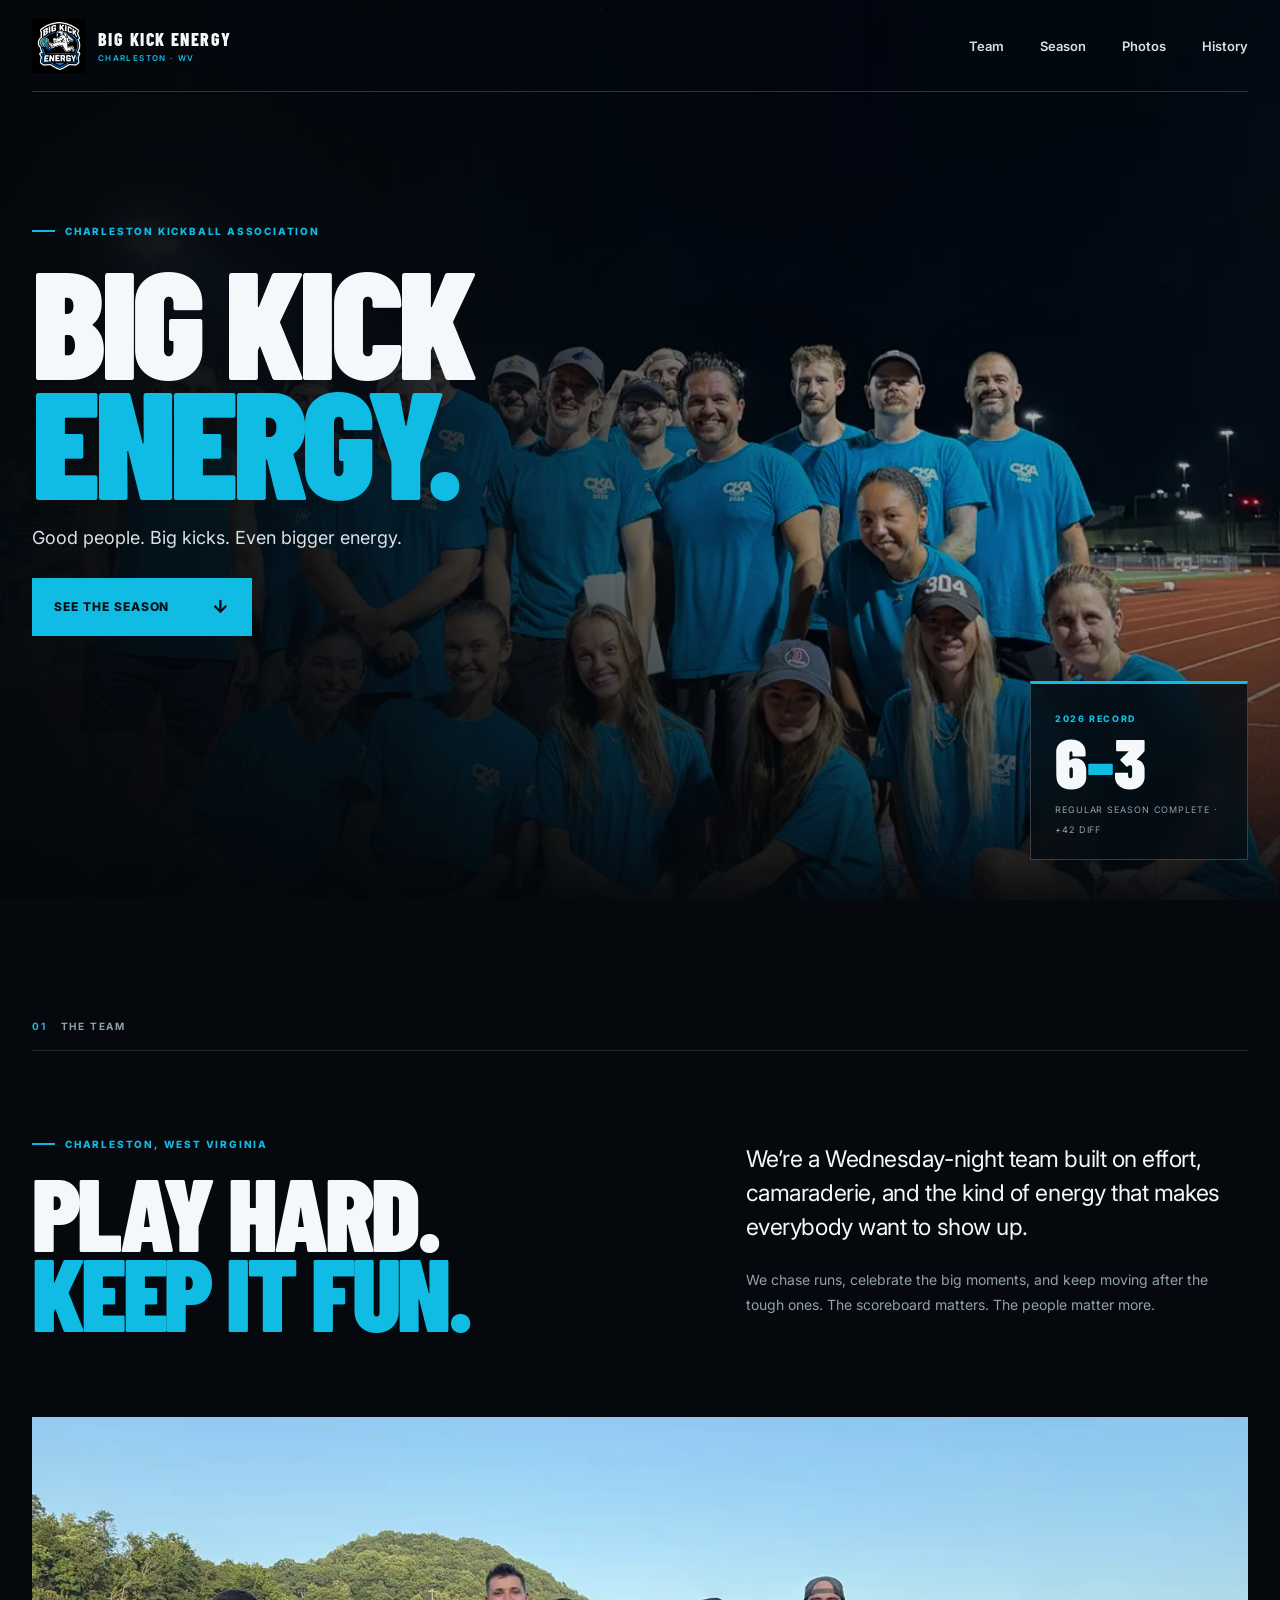
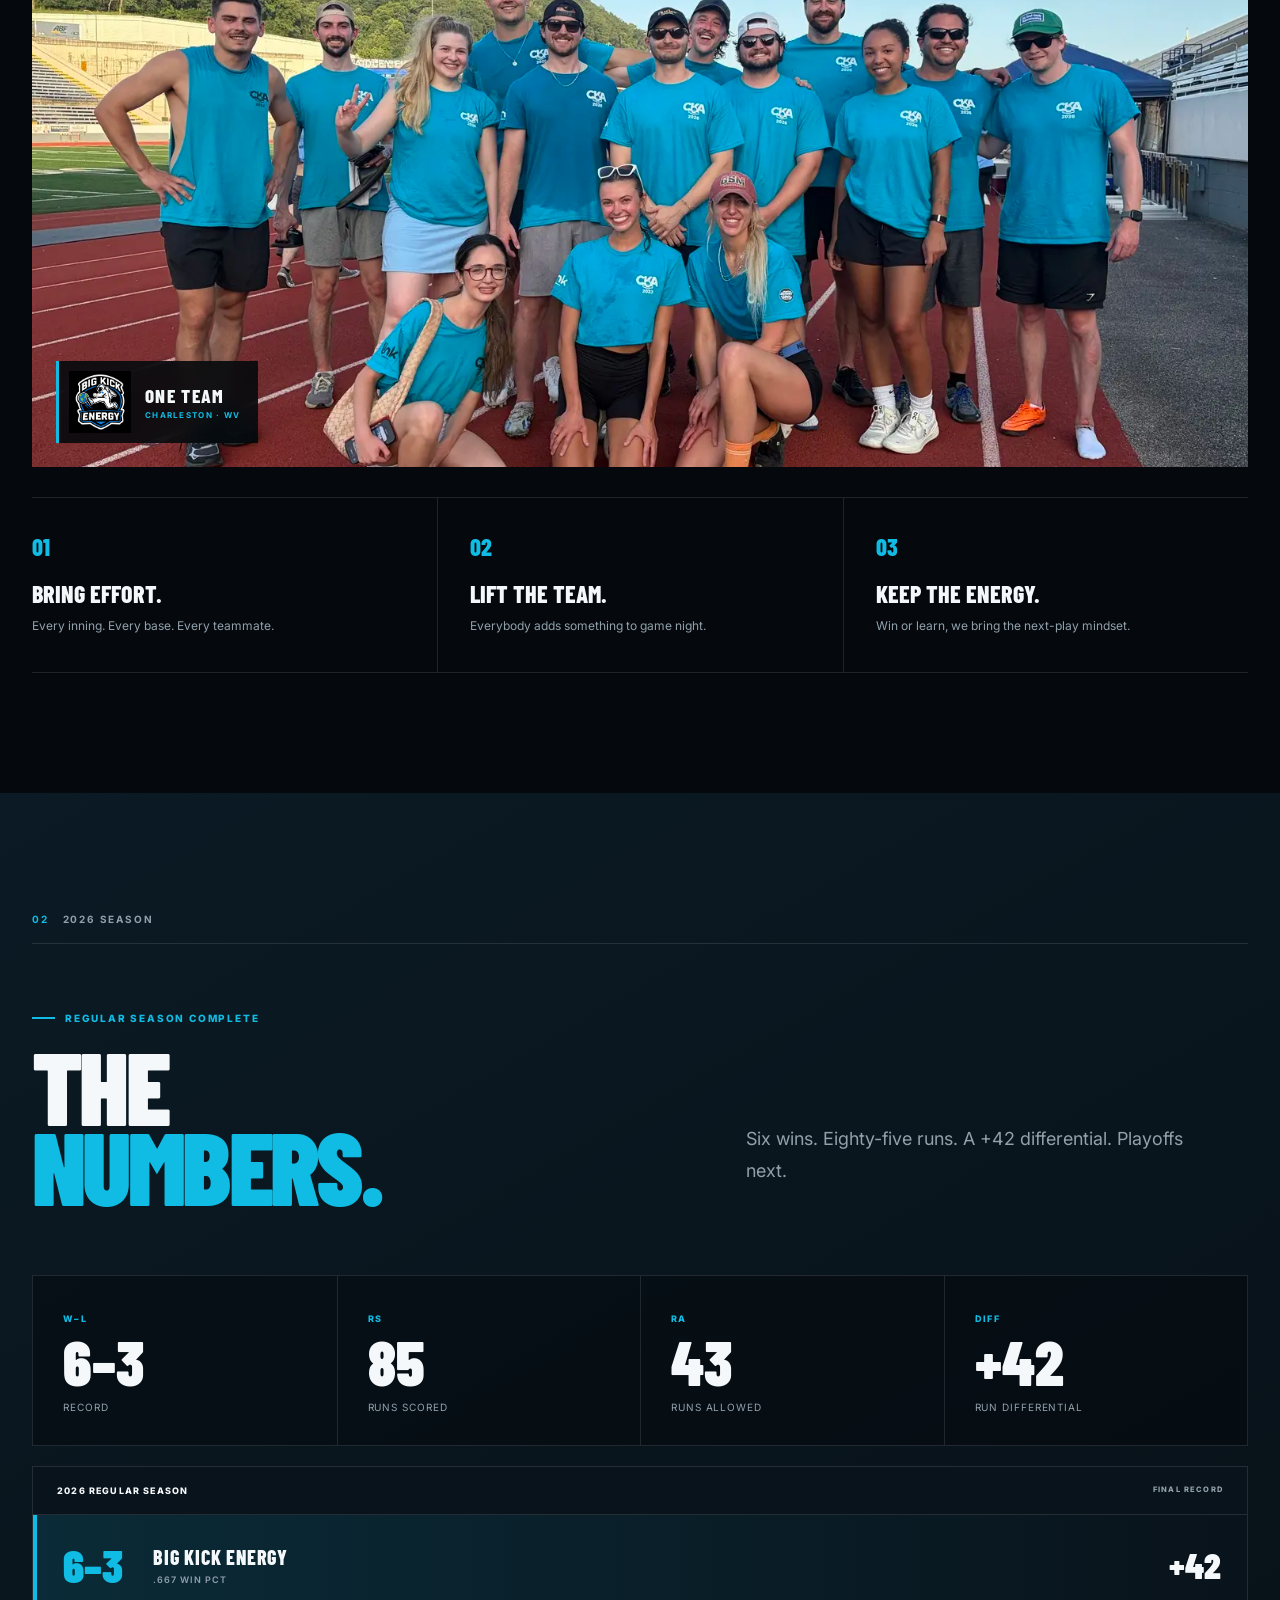
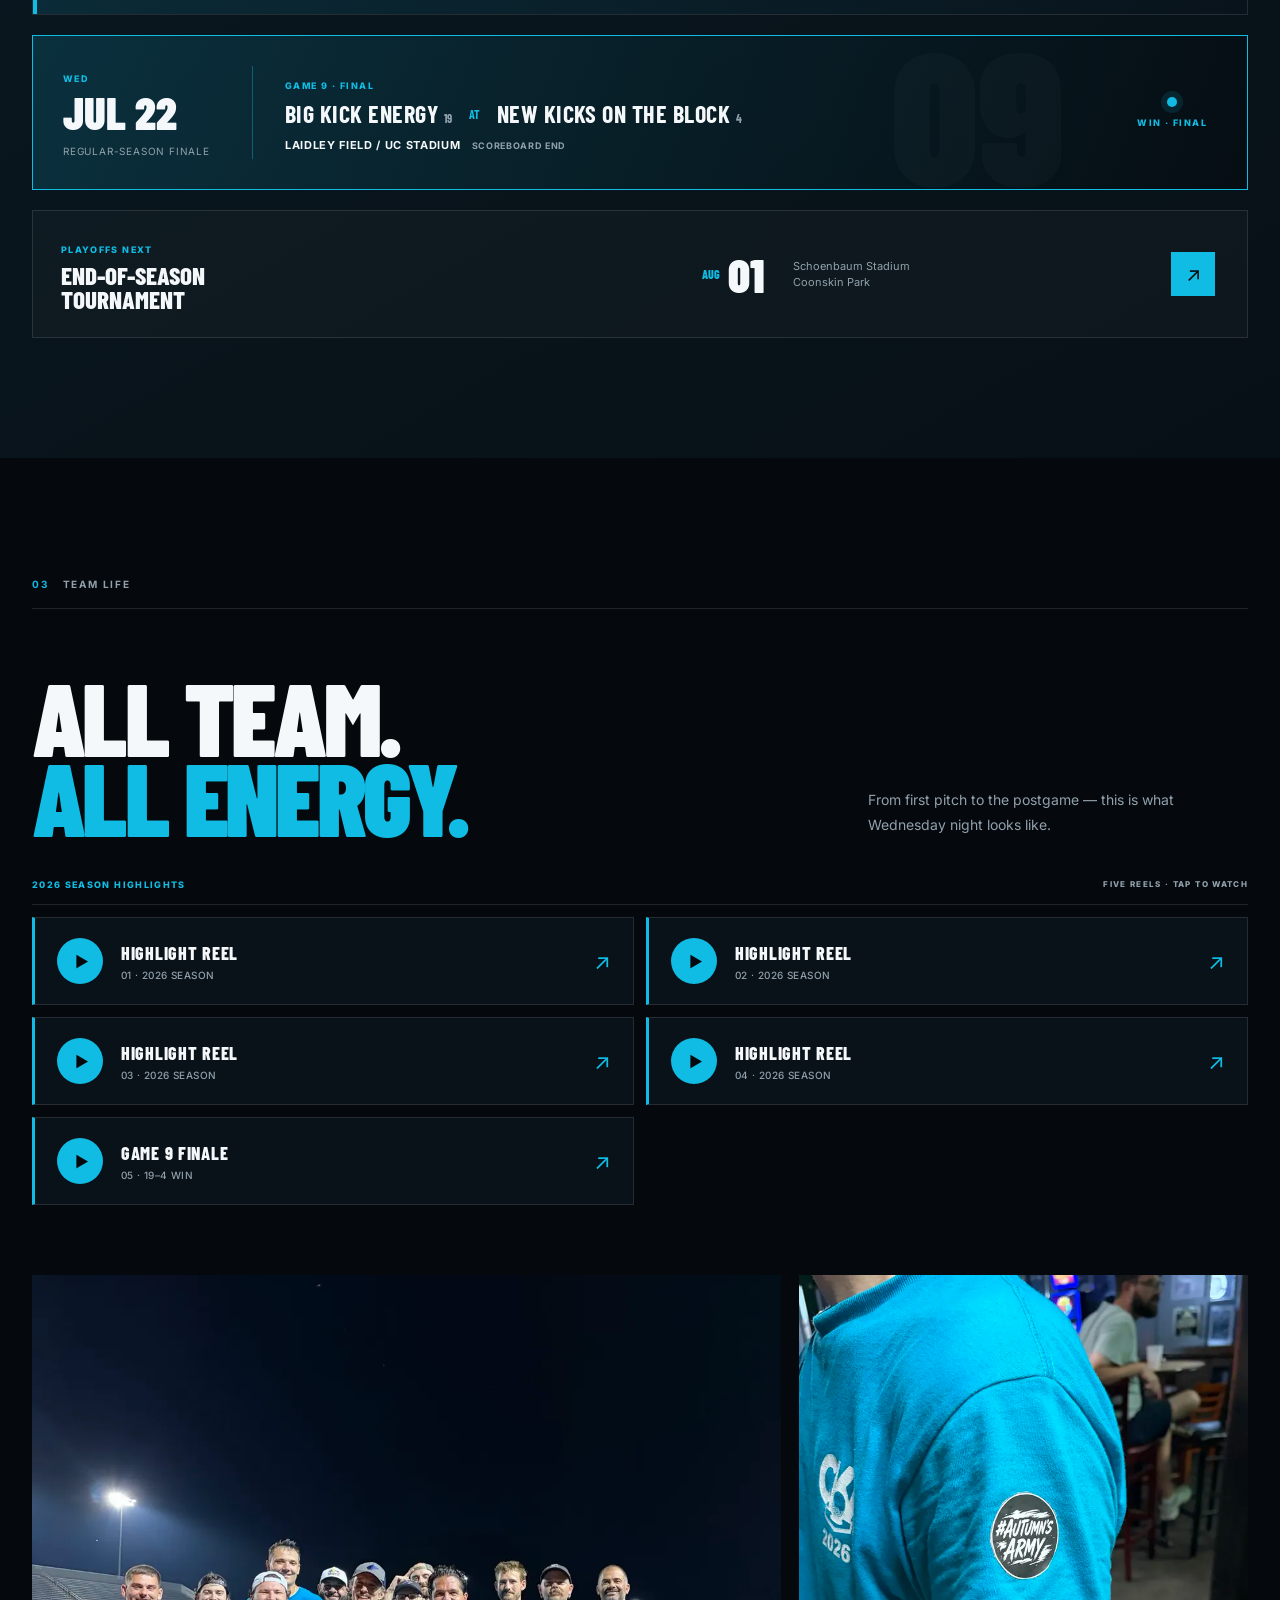
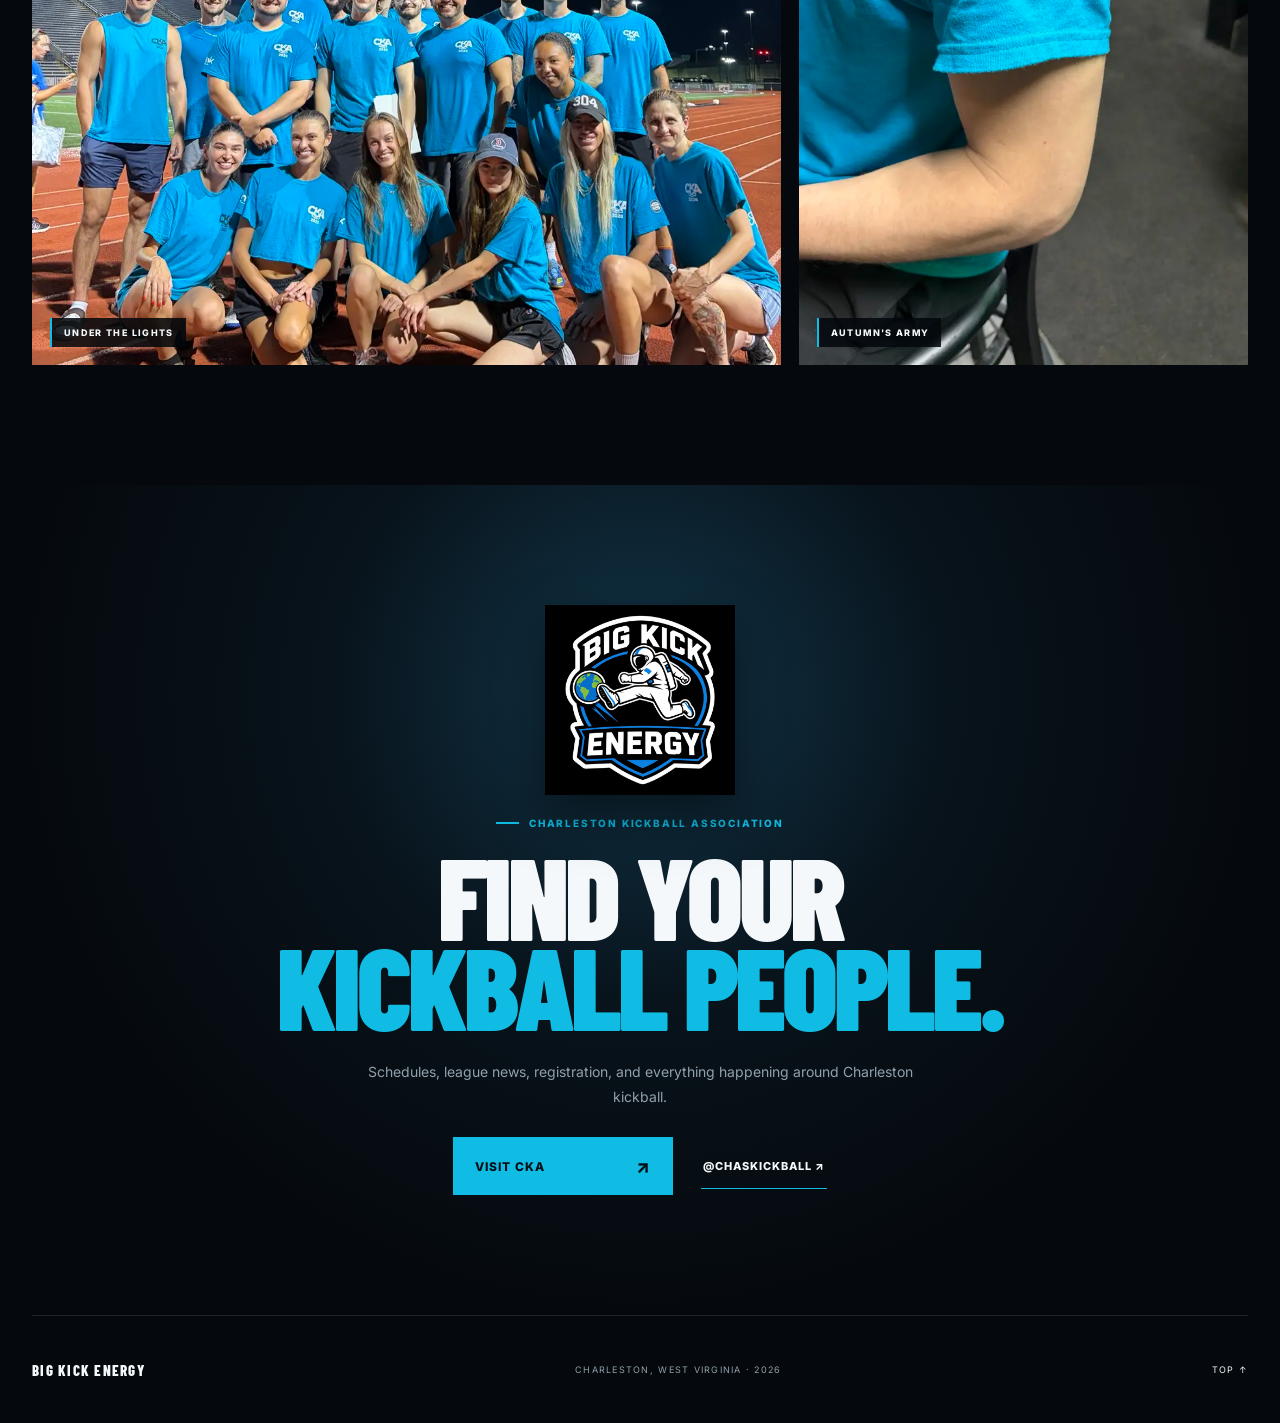
==== commit d1fe20a6: "Update 2026 regular-season finale" ====
--- a/index.html
+++ b/index.html
@@ -34,8 +34,8 @@
         <p class="hero-line">Good people. Big kicks. Even bigger energy.</p>
         <a class="primary-action" href="#season">See the season <span>↓</span></a>
       </div>
-      <div class="record-card" aria-label="2026 record: five wins and three losses">
-        <span>2026 RECORD</span><strong>5<span>–</span>3</strong><small>5TH PLACE · +27 DIFF</small>
+      <div class="record-card" aria-label="2026 regular-season record: six wins and three losses">
+        <span>2026 RECORD</span><strong>6<span>–</span>3</strong><small>REGULAR SEASON COMPLETE · +42 DIFF</small>
       </div>
     </section>
 
@@ -65,30 +65,30 @@
     <section class="section season" id="season" aria-labelledby="season-title">
       <div class="section-label"><span>02</span> 2026 season</div>
       <div class="season-head">
-        <div><p class="tag"><i></i> After eight games</p><h2 id="season-title">THE<br><em>NUMBERS.</em></h2></div>
-        <p>Five wins. Sixty-six runs. A +27 differential. Firmly in the playoff chase.</p>
+        <div><p class="tag"><i></i> Regular season complete</p><h2 id="season-title">THE<br><em>NUMBERS.</em></h2></div>
+        <p>Six wins. Eighty-five runs. A +42 differential. Playoffs next.</p>
       </div>
       <div class="stat-row" aria-label="Season statistics">
-        <article><span>W–L</span><strong>5–3</strong><small>Record</small></article>
-        <article><span>RS</span><strong>66</strong><small>Runs scored</small></article>
-        <article><span>RA</span><strong>39</strong><small>Runs allowed</small></article>
-        <article><span>DIFF</span><strong>+27</strong><small>Run differential</small></article>
+        <article><span>W–L</span><strong>6–3</strong><small>Record</small></article>
+        <article><span>RS</span><strong>85</strong><small>Runs scored</small></article>
+        <article><span>RA</span><strong>43</strong><small>Runs allowed</small></article>
+        <article><span>DIFF</span><strong>+42</strong><small>Run differential</small></article>
       </div>
       <div class="standing-card">
-        <div><span>WEDNESDAY STANDINGS</span><small>AFTER GAME 8</small></div>
-        <div class="standing-rank"><b>05</b><strong>BIG KICK ENERGY<small>5–3 · .625</small></strong><em>+27</em></div>
+        <div><span>2026 REGULAR SEASON</span><small>FINAL RECORD</small></div>
+        <div class="standing-rank"><b>6–3</b><strong>BIG KICK ENERGY<small>.667 WIN PCT</small></strong><em>+42</em></div>
       </div>
       <article class="next-game" aria-labelledby="next-game-title">
-        <div class="game-date"><span>WED</span><strong>JUL 22</strong><small>6:15–7:15 PM</small></div>
+        <div class="game-date"><span>WED</span><strong>JUL 22</strong><small>REGULAR-SEASON FINALE</small></div>
         <div class="game-matchup">
-          <span>GAME 9 · REGULAR SEASON</span>
-          <h3 id="next-game-title"><strong>BIG KICK ENERGY <i>(A)</i></strong><b>AT</b><strong>NEW KICKS ON THE BLOCK <i>(H)</i></strong></h3>
+          <span>GAME 9 · FINAL</span>
+          <h3 id="next-game-title"><strong>BIG KICK ENERGY <i>19</i></strong><b>AT</b><strong>NEW KICKS ON THE BLOCK <i>4</i></strong></h3>
           <p>Laidley Field / UC Stadium <small>Scoreboard End</small></p>
         </div>
-        <div class="game-status"><i></i><span>NEXT GAME</span></div>
+        <div class="game-status"><i></i><span>WIN · FINAL</span></div>
       </article>
       <aside class="next-up">
-        <div><span>AFTER GAME 9</span><strong>END-OF-SEASON<br>TOURNAMENT</strong></div>
+        <div><span>PLAYOFFS NEXT</span><strong>END-OF-SEASON<br>TOURNAMENT</strong></div>
         <time datetime="2026-08-01"><b>AUG</b><strong>01</strong></time>
         <p>Schoenbaum Stadium<br>Coonskin Park</p>
         <a href="https://www.wsaz.com/2026/07/02/charleston-kickball-association-laidley-field/" target="_blank" rel="noreferrer" aria-label="View tournament details">↗</a>
@@ -98,7 +98,7 @@
     <section class="section gallery" id="gallery" aria-labelledby="gallery-title">
       <div class="section-label"><span>03</span> Team life</div>
       <div class="gallery-head"><h2 id="gallery-title">ALL TEAM.<br><em>ALL ENERGY.</em></h2><p>From first pitch to the postgame — this is what Wednesday night looks like.</p></div>
-      <div class="highlight-heading"><span>2026 SEASON HIGHLIGHTS</span><small>FOUR REELS · TAP TO WATCH</small></div>
+      <div class="highlight-heading"><span>2026 SEASON HIGHLIGHTS</span><small>FIVE REELS · TAP TO WATCH</small></div>
       <div class="highlight-grid" aria-label="2026 season highlight videos">
         <a class="highlight-link" href="https://www.tiktok.com/t/ZP8tFyhK7/" target="_blank" rel="noreferrer" aria-label="Watch 2026 highlight reel 1 on TikTok">
           <span class="play-icon" aria-hidden="true">▶</span><strong>HIGHLIGHT REEL<small>01 · 2026 SEASON</small></strong><i aria-hidden="true">↗</i>
@@ -111,6 +111,9 @@
         </a>
         <a class="highlight-link" href="https://www.tiktok.com/t/ZP8tFP65y/" target="_blank" rel="noreferrer" aria-label="Watch 2026 highlight reel 4 on TikTok">
           <span class="play-icon" aria-hidden="true">▶</span><strong>HIGHLIGHT REEL<small>04 · 2026 SEASON</small></strong><i aria-hidden="true">↗</i>
+        </a>
+        <a class="highlight-link" href="https://www.tiktok.com/t/ZP8tGNWwo/" target="_blank" rel="noreferrer" aria-label="Watch the Game 9 regular-season finale highlight reel on TikTok">
+          <span class="play-icon" aria-hidden="true">▶</span><strong>GAME 9 FINALE<small>05 · 19–4 WIN</small></strong><i aria-hidden="true">↗</i>
         </a>
       </div>
       <div class="photo-grid">
--- a/styles.css
+++ b/styles.css
@@ -86,3 +86,268 @@
   .photo-lightbox{width:calc(100vw - 20px)}
 }
 @media(prefers-reduced-motion:reduce){.memory-card img{transition:none}}
+
+
+/* Season ledger */
+.season-ledger {
+  width: min(calc(100% - 64px), 1280px);
+  margin: 0 auto;
+  padding: clamp(88px, 10vw, 140px) 0 0;
+}
+
+.ledger-heading {
+  display: grid;
+  grid-template-columns: minmax(0, 1fr) minmax(280px, 420px);
+  gap: 56px;
+  align-items: end;
+  margin-bottom: 42px;
+}
+
+.ledger-heading h2 {
+  margin: 16px 0 0;
+  font-family: var(--display);
+  font-size: clamp(3.8rem, 8vw, 7.8rem);
+  font-weight: 900;
+  line-height: .76;
+  letter-spacing: -.055em;
+}
+
+.ledger-heading h2 em {
+  color: var(--cyan);
+  font-style: normal;
+}
+
+.ledger-heading > p {
+  max-width: 38ch;
+  margin: 0 0 4px auto;
+  color: var(--muted);
+  font-size: clamp(1rem, 1.4vw, 1.15rem);
+  line-height: 1.65;
+}
+
+.ledger-grid {
+  display: grid;
+  grid-template-columns: repeat(2, minmax(0, 1fr));
+  gap: 20px;
+}
+
+.ledger-card {
+  position: relative;
+  overflow: hidden;
+  padding: clamp(26px, 4vw, 46px);
+  border: 1px solid rgba(255,255,255,.13);
+  border-radius: 24px;
+  background:
+    radial-gradient(circle at 90% 0%, rgba(0,183,229,.1), transparent 36%),
+    rgba(255,255,255,.035);
+}
+
+.ledger-card::after {
+  content: "";
+  position: absolute;
+  right: -28px;
+  top: -28px;
+  width: 112px;
+  aspect-ratio: 1;
+  border: 1px solid rgba(255,255,255,.09);
+  border-radius: 50%;
+}
+
+.ledger-featured {
+  border-color: rgba(0,183,229,.46);
+  background:
+    linear-gradient(135deg, rgba(0,183,229,.16), transparent 48%),
+    rgba(255,255,255,.045);
+  box-shadow: inset 0 3px 0 var(--cyan);
+}
+
+.ledger-card header {
+  display: flex;
+  justify-content: space-between;
+  align-items: center;
+  gap: 18px;
+  margin-bottom: 34px;
+}
+
+.ledger-card header span {
+  font-family: var(--display);
+  font-size: 1.45rem;
+  font-weight: 900;
+  letter-spacing: .06em;
+}
+
+.ledger-card header small {
+  padding: 8px 12px;
+  border: 1px solid rgba(255,255,255,.14);
+  border-radius: 999px;
+  color: var(--cyan);
+  font-size: .7rem;
+  font-weight: 800;
+  letter-spacing: .14em;
+  text-transform: uppercase;
+}
+
+.ledger-photo {
+  height: clamp(220px, 24vw, 310px);
+  margin: 0 0 32px;
+  overflow: hidden;
+  border: 1px solid rgba(66, 211, 255, 0.18);
+  border-radius: 16px;
+  background: #07121a;
+}
+
+.ledger-photo img {
+  display: block;
+  width: 100%;
+  height: 100%;
+  object-fit: cover;
+  transition: transform 300ms ease;
+}
+
+.ledger-card:hover .ledger-photo img {
+  transform: scale(1.025);
+}
+
+.ledger-photo-2023 img {
+  object-position: center 48%;
+}
+
+.ledger-record {
+  display: flex;
+  align-items: end;
+  gap: 16px;
+  margin-bottom: 30px;
+}
+
+.ledger-record strong {
+  font-family: var(--display);
+  font-size: clamp(5rem, 10vw, 8.2rem);
+  font-weight: 900;
+  line-height: .72;
+  letter-spacing: -.06em;
+}
+
+.ledger-record > span {
+  margin-bottom: 4px;
+  color: var(--muted);
+  font-size: .72rem;
+  font-weight: 800;
+  letter-spacing: .16em;
+  text-transform: uppercase;
+}
+
+.ledger-record-pending {
+  align-items: end;
+}
+
+.ledger-record-pending strong {
+  font-size: clamp(3.6rem, 6vw, 6.2rem);
+  line-height: .68;
+  letter-spacing: -.035em;
+}
+
+.ledger-pending {
+  background:
+    linear-gradient(135deg, rgba(16,188,227,.08), transparent 48%),
+    rgba(255,255,255,.025);
+}
+
+.ledger-stats {
+  display: grid;
+  grid-template-columns: repeat(3, 1fr);
+  margin: 0 0 30px;
+  padding: 18px 0;
+  border-top: 1px solid rgba(255,255,255,.12);
+  border-bottom: 1px solid rgba(255,255,255,.12);
+}
+
+.ledger-stats div {
+  padding: 0 16px;
+  border-left: 1px solid rgba(255,255,255,.12);
+}
+
+.ledger-stats div:first-child {
+  padding-left: 0;
+  border-left: 0;
+}
+
+.ledger-stats dt {
+  margin-bottom: 7px;
+  color: var(--muted);
+  font-size: .62rem;
+  font-weight: 800;
+  letter-spacing: .12em;
+  text-transform: uppercase;
+}
+
+.ledger-stats dd {
+  margin: 0;
+  font-family: var(--display);
+  font-size: clamp(1.25rem, 2.5vw, 1.9rem);
+  font-weight: 900;
+  line-height: 1;
+}
+
+.ledger-story {
+  display: grid;
+  gap: 12px;
+}
+
+.ledger-story p {
+  margin: 0;
+  color: #c2c8ce;
+  line-height: 1.6;
+}
+
+.ledger-story b {
+  display: block;
+  margin-bottom: 3px;
+  color: var(--white);
+  font-size: .72rem;
+  letter-spacing: .1em;
+  text-transform: uppercase;
+}
+
+@media (max-width: 760px) {
+  .season-ledger {
+    width: min(calc(100% - 32px), 1280px);
+    padding-top: 72px;
+  }
+
+  .ledger-heading {
+    grid-template-columns: 1fr;
+    gap: 24px;
+    margin-bottom: 30px;
+  }
+
+  .ledger-heading > p {
+    margin: 0;
+  }
+
+  .ledger-grid {
+    grid-template-columns: 1fr;
+  }
+
+  .ledger-card {
+    border-radius: 20px;
+  }
+
+  .ledger-record strong {
+    font-size: clamp(5.4rem, 26vw, 7.3rem);
+  }
+}
+
+@media (max-width: 420px) {
+  .ledger-stats div {
+    padding: 0 10px;
+  }
+
+  .ledger-stats dt {
+    font-size: .55rem;
+    letter-spacing: .08em;
+  }
+
+  .ledger-stats dd {
+    font-size: 1.2rem;
+  }
+}
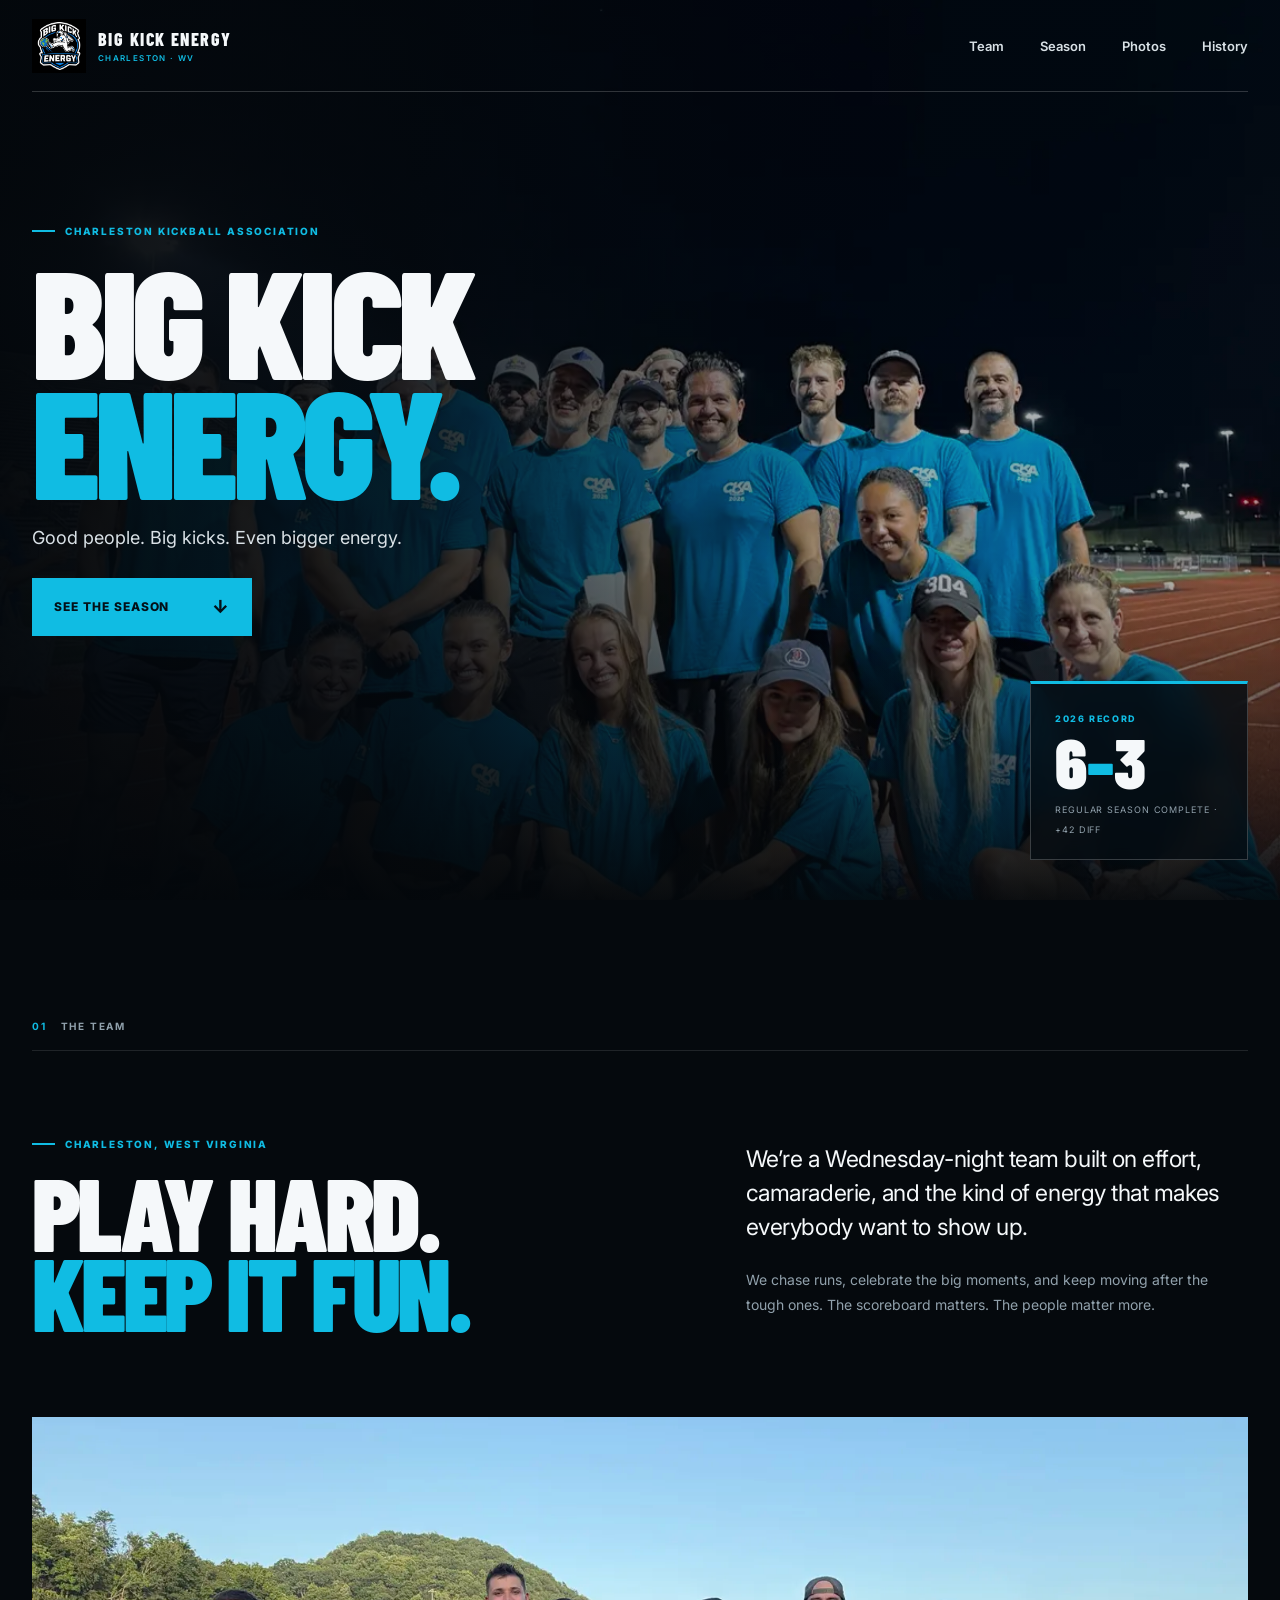
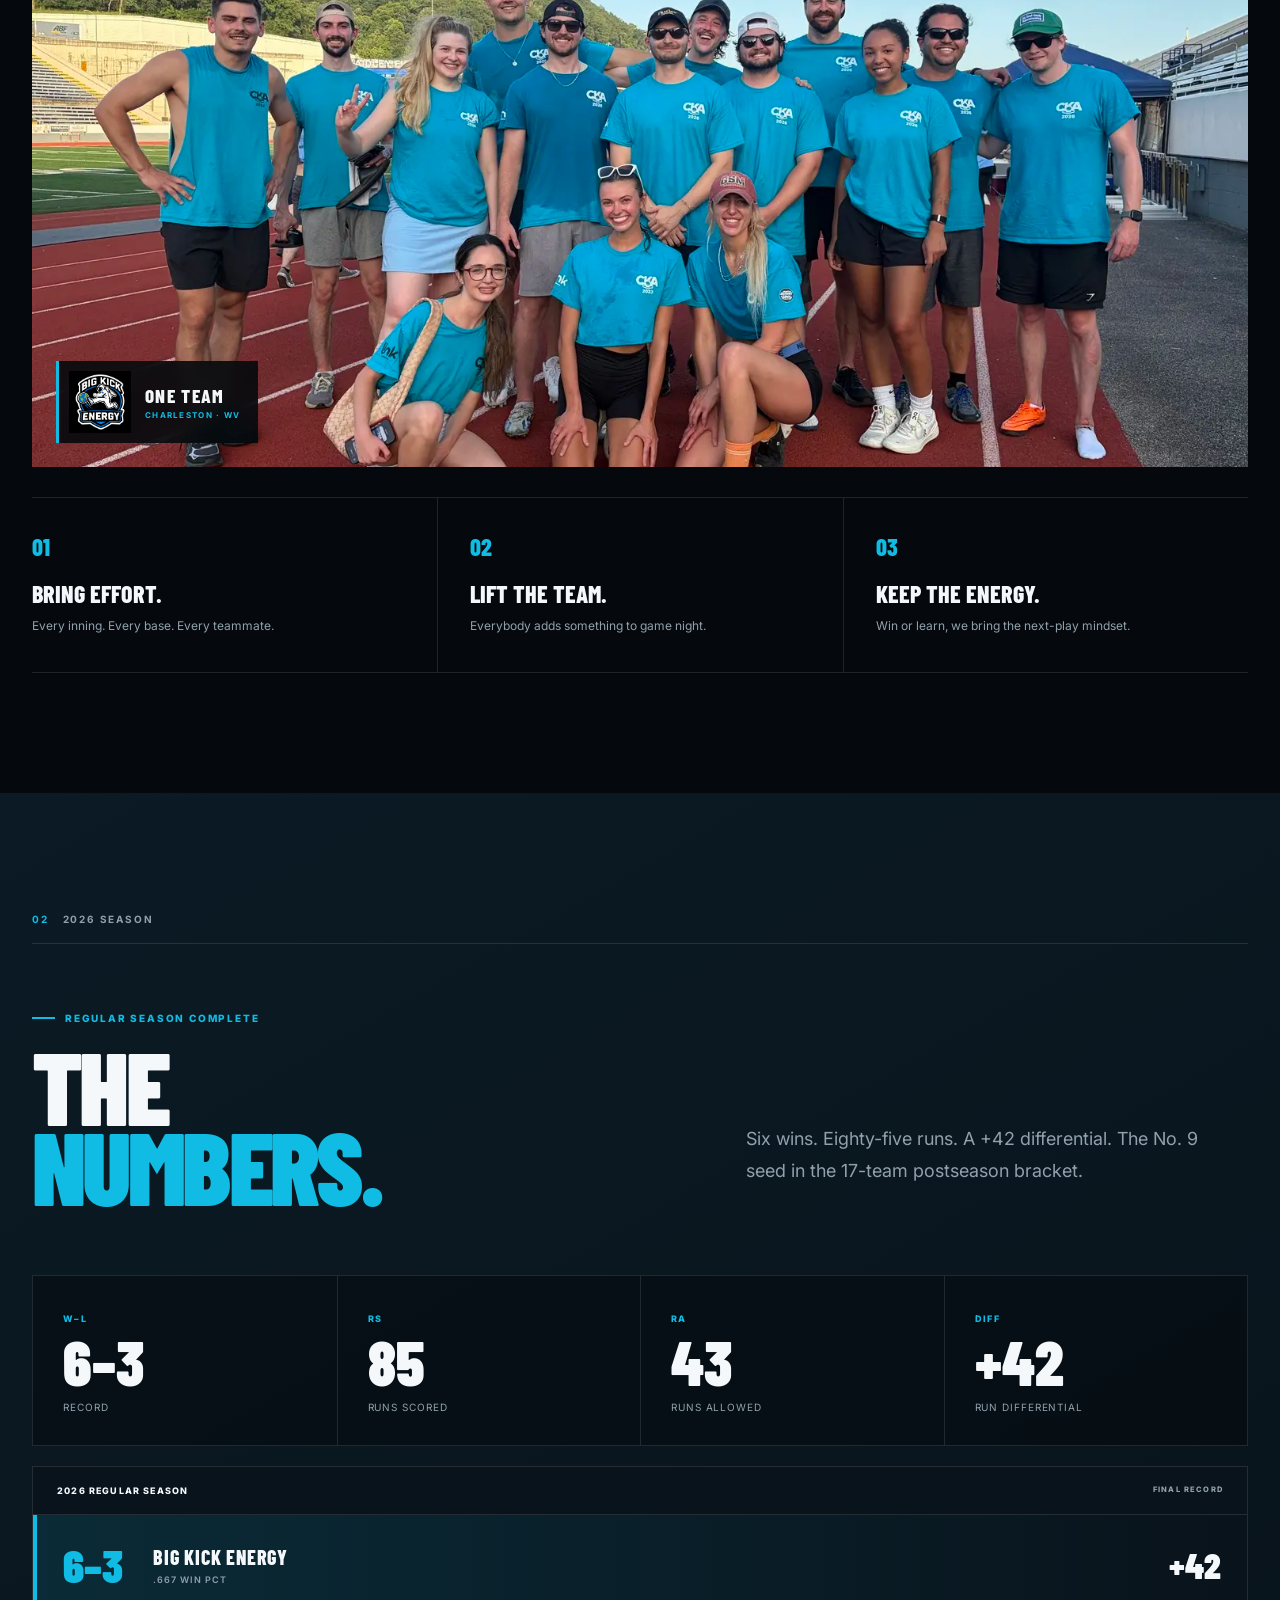
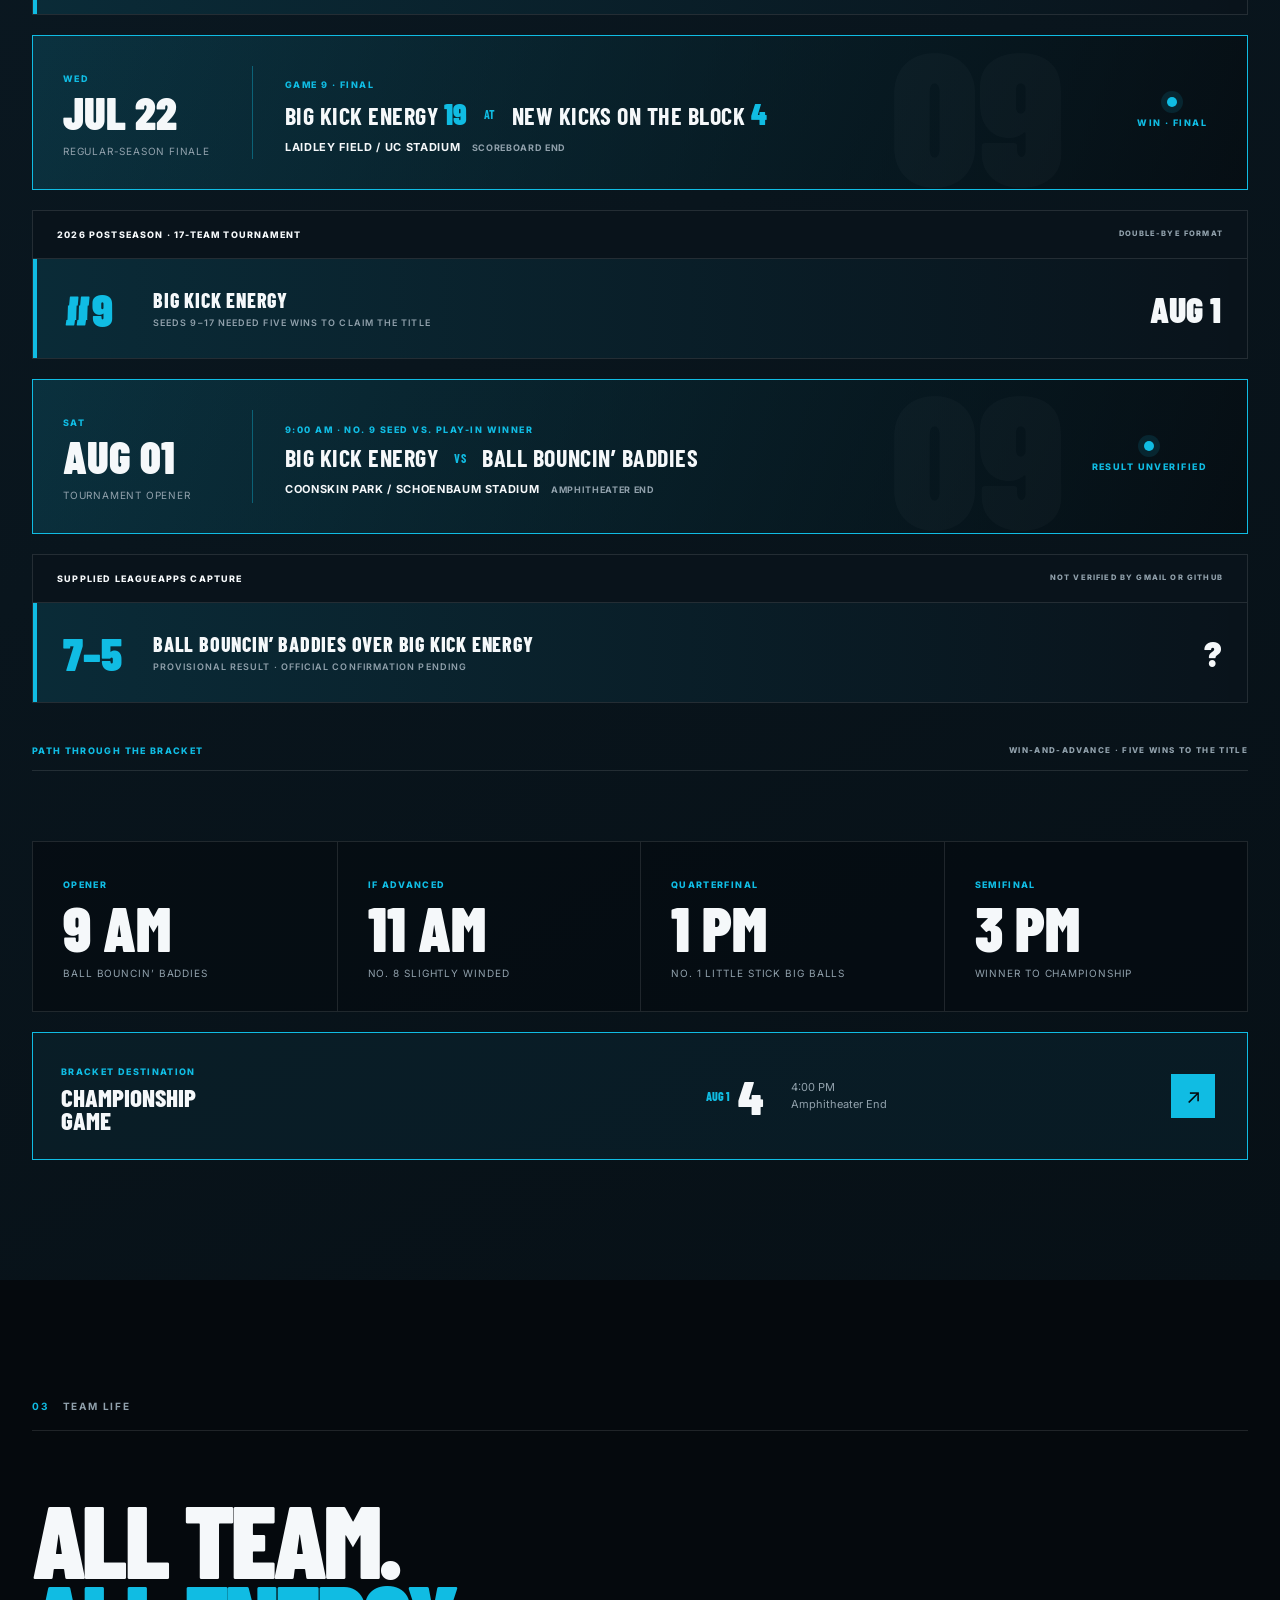
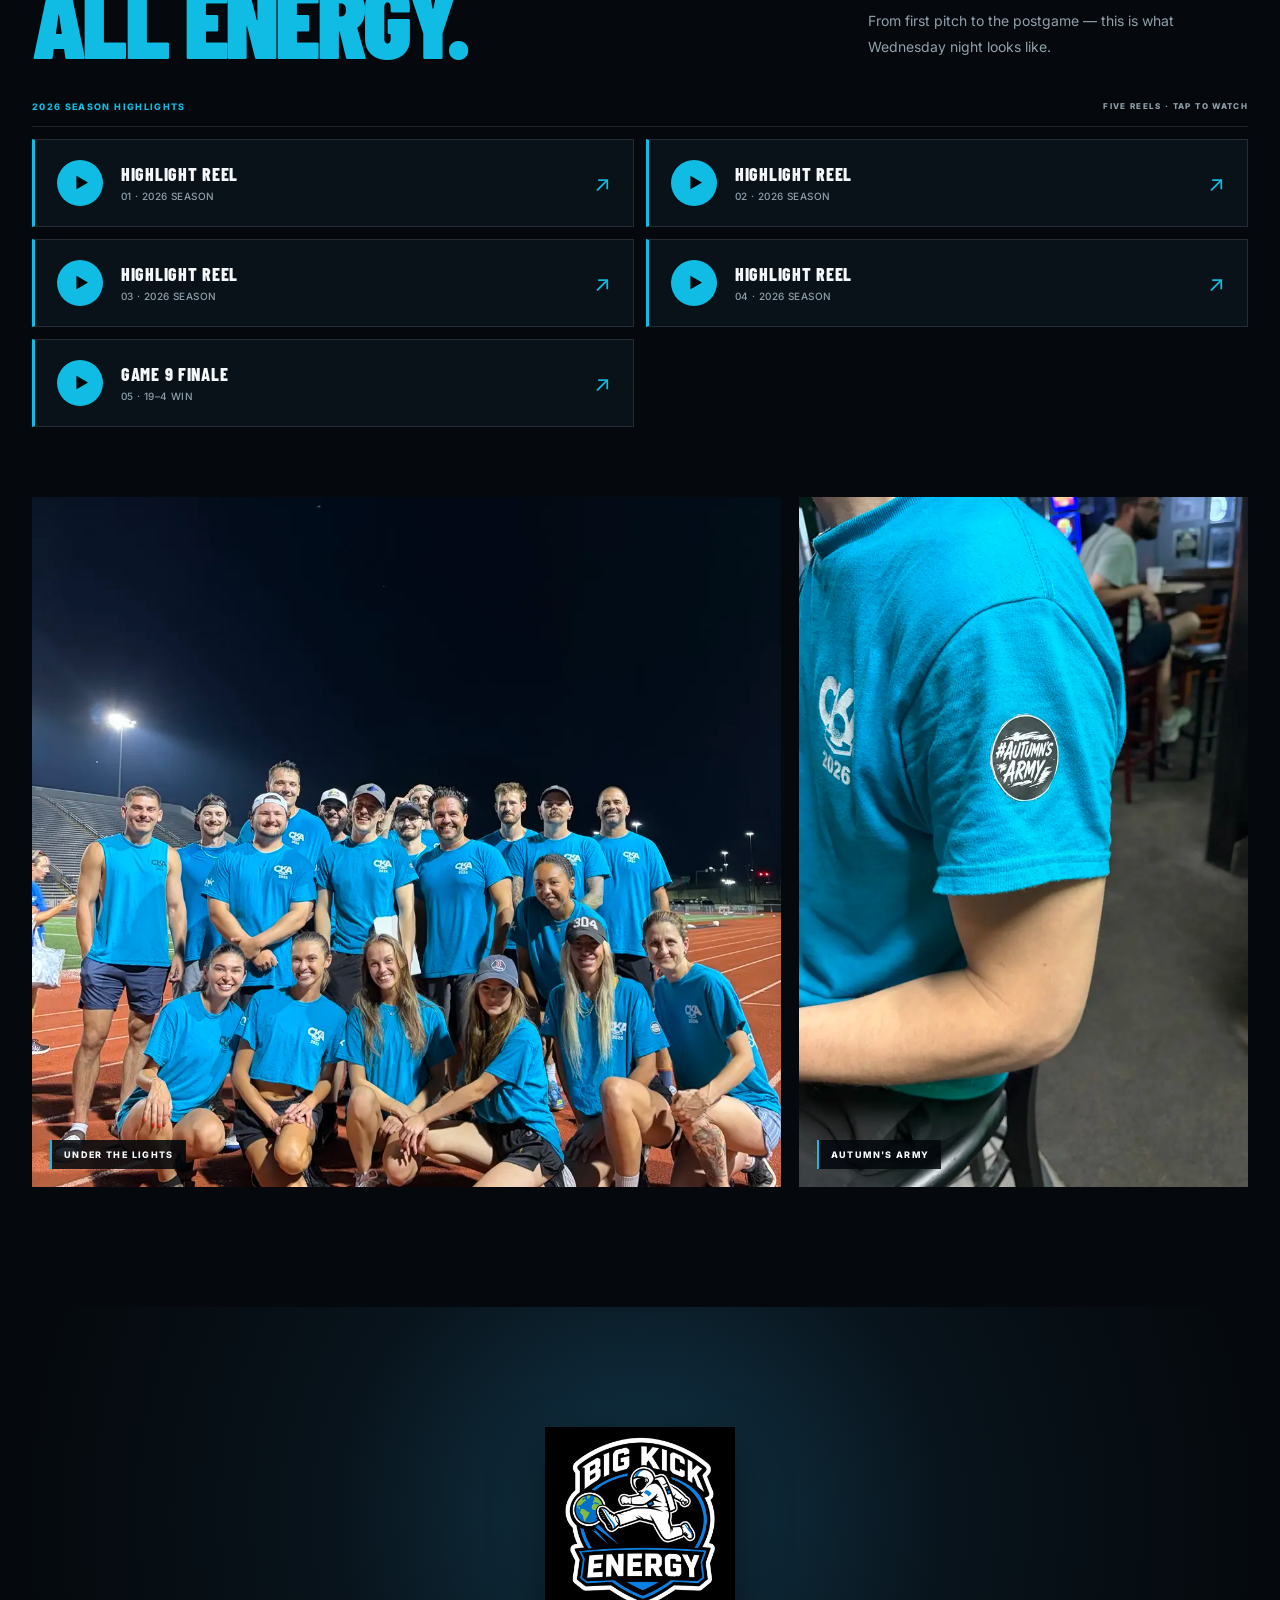
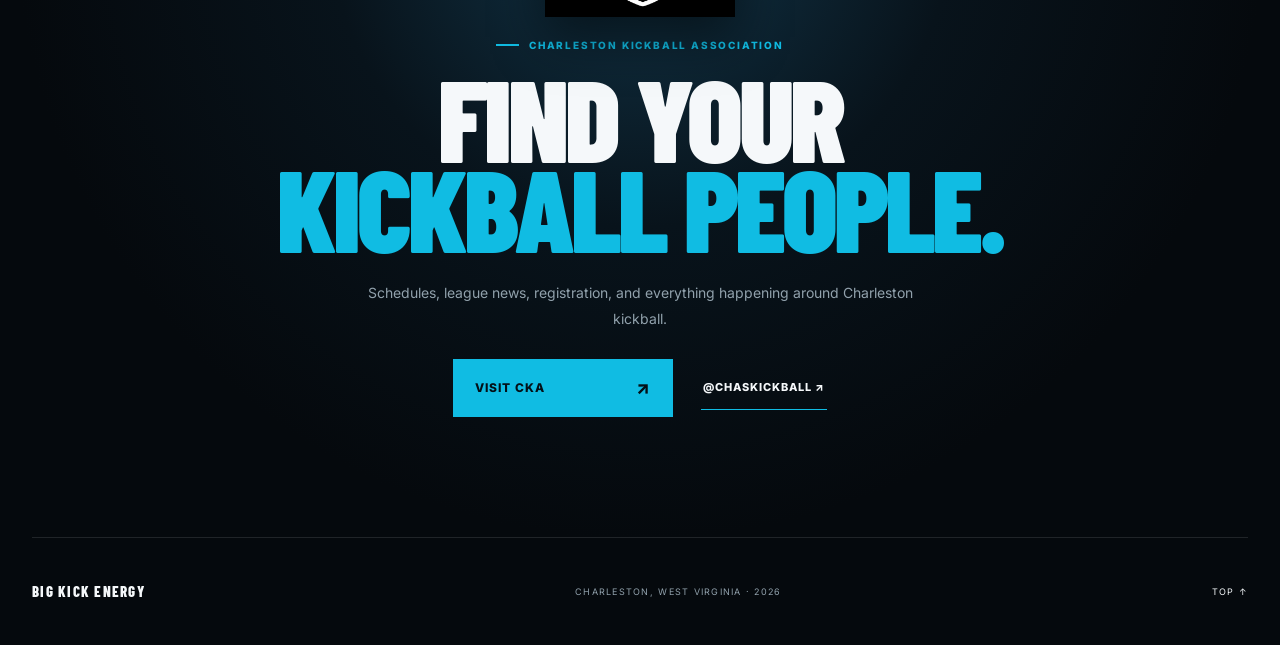
==== commit 122de6d2: "Add confirmed 2026 postseason bracket" ====
--- a/index.html
+++ b/index.html
@@ -66,7 +66,7 @@
       <div class="section-label"><span>02</span> 2026 season</div>
       <div class="season-head">
         <div><p class="tag"><i></i> Regular season complete</p><h2 id="season-title">THE<br><em>NUMBERS.</em></h2></div>
-        <p>Six wins. Eighty-five runs. A +42 differential. Playoffs next.</p>
+        <p>Six wins. Eighty-five runs. A +42 differential. The No. 9 seed in the 17-team postseason bracket.</p>
       </div>
       <div class="stat-row" aria-label="Season statistics">
         <article><span>W–L</span><strong>6–3</strong><small>Record</small></article>
@@ -87,11 +87,35 @@
         </div>
         <div class="game-status"><i></i><span>WIN · FINAL</span></div>
       </article>
+      <div class="standing-card" id="postseason">
+        <div><span>2026 POSTSEASON · 17-TEAM TOURNAMENT</span><small>DOUBLE-BYE FORMAT</small></div>
+        <div class="standing-rank"><b>#9</b><strong>BIG KICK ENERGY<small>SEEDS 9–17 NEEDED FIVE WINS TO CLAIM THE TITLE</small></strong><em>AUG 1</em></div>
+      </div>
+      <article class="next-game" aria-labelledby="postseason-opener-title">
+        <div class="game-date"><span>SAT</span><strong>AUG 01</strong><small>TOURNAMENT OPENER</small></div>
+        <div class="game-matchup">
+          <span>9:00 AM · NO. 9 SEED VS. PLAY-IN WINNER</span>
+          <h3 id="postseason-opener-title"><strong>BIG KICK ENERGY</strong><b>VS</b><strong>BALL BOUNCIN&rsquo; BADDIES</strong></h3>
+          <p>Coonskin Park / Schoenbaum Stadium <small>Amphitheater End</small></p>
+        </div>
+        <div class="game-status"><i></i><span>RESULT UNVERIFIED</span></div>
+      </article>
+      <div class="standing-card" aria-label="Provisional tournament result">
+        <div><span>SUPPLIED LEAGUEAPPS CAPTURE</span><small>NOT VERIFIED BY GMAIL OR GITHUB</small></div>
+        <div class="standing-rank"><b>7–5</b><strong>BALL BOUNCIN&rsquo; BADDIES OVER BIG KICK ENERGY<small>PROVISIONAL RESULT · OFFICIAL CONFIRMATION PENDING</small></strong><em>?</em></div>
+      </div>
+      <div class="highlight-heading"><span>PATH THROUGH THE BRACKET</span><small>WIN-AND-ADVANCE · FIVE WINS TO THE TITLE</small></div>
+      <div class="stat-row" aria-label="Big Kick Energy postseason bracket path">
+        <article><span>OPENER</span><strong>9 AM</strong><small>Ball Bouncin&rsquo; Baddies</small></article>
+        <article><span>IF ADVANCED</span><strong>11 AM</strong><small>No. 8 Slightly Winded</small></article>
+        <article><span>QUARTERFINAL</span><strong>1 PM</strong><small>No. 1 Little Stick Big Balls</small></article>
+        <article><span>SEMIFINAL</span><strong>3 PM</strong><small>Winner to championship</small></article>
+      </div>
       <aside class="next-up">
-        <div><span>PLAYOFFS NEXT</span><strong>END-OF-SEASON<br>TOURNAMENT</strong></div>
-        <time datetime="2026-08-01"><b>AUG</b><strong>01</strong></time>
-        <p>Schoenbaum Stadium<br>Coonskin Park</p>
-        <a href="https://www.wsaz.com/2026/07/02/charleston-kickball-association-laidley-field/" target="_blank" rel="noreferrer" aria-label="View tournament details">↗</a>
+        <div><span>BRACKET DESTINATION</span><strong>CHAMPIONSHIP<br>GAME</strong></div>
+        <time datetime="2026-08-01T16:00"><b>AUG 1</b><strong>4</strong></time>
+        <p>4:00 PM<br>Amphitheater End</p>
+        <a href="https://chaskickball.leagueapps.com/" target="_blank" rel="noreferrer" aria-label="Visit the official CKA site">↗</a>
       </aside>
     </section>
 
--- a/styles.css
+++ b/styles.css
@@ -8,7 +8,7 @@
 @media(max-width:760px){body{padding-bottom:calc(70px + env(safe-area-inset-bottom))}.topbar{position:absolute;width:calc(100% - 32px);height:72px}.brand img{width:42px;height:42px}.brand{font-size:15px}.topbar nav{display:none}.hero{min-height:730px;height:100svh}.hero-photo{object-position:58% 49%}.hero-overlay{background:linear-gradient(90deg,rgba(3,7,11,.92),rgba(3,7,11,.35)),linear-gradient(0deg,#05090d 0%,transparent 48%,rgba(3,7,11,.25))}.hero-content{width:calc(100% - 32px);padding-top:150px}.tag{font-size:8px;margin-bottom:17px}h1{font-size:clamp(76px,25vw,106px);line-height:.8}.hero-line{max-width:250px;margin:20px 0 26px;font-size:15px;line-height:1.5}.primary-action{width:100%;min-width:0;min-height:56px}.record-card{right:16px;bottom:28px;width:154px;padding:15px 16px}.record-card strong{font-size:48px}.record-card small{font-size:7px}.section{width:calc(100% - 32px);padding:78px 0}.section-label{margin-bottom:44px}.intro-grid,.season-head{grid-template-columns:1fr;gap:30px}h2{font-size:clamp(64px,20vw,84px)}.intro-copy>p:first-child{font-size:18px}.team-photo-card{height:500px;margin-top:50px}.team-photo-card>img{object-position:47% center}.photo-badge{left:12px;bottom:12px}.values{grid-template-columns:1fr;margin-top:18px}.values article,.values article+article{padding:22px 4px;border-left:0;border-bottom:1px solid var(--line)}.values article:last-child{border-bottom:0}.season{width:100%;padding-inline:16px}.season-head>p{font-size:15px}.stat-row{grid-template-columns:1fr 1fr;margin-top:42px}.stat-row article{padding:22px 18px}.stat-row article:nth-child(3){border-left:0;border-top:1px solid var(--line)}.stat-row article:nth-child(4){border-top:1px solid var(--line)}.stat-row strong{font-size:45px}.standing-card>div:first-child{padding:15px}.standing-rank{grid-template-columns:62px 1fr auto;padding:18px 14px}.standing-rank>b{font-size:36px}.standing-rank>strong{font-size:16px}.standing-rank>em{font-size:27px}.next-up{grid-template-columns:1fr auto;gap:16px;padding:21px}.next-up p{grid-column:1}.next-up>a{grid-column:2;grid-row:2}.next-up div>strong{font-size:21px}.next-up time strong{font-size:40px}.gallery-head{display:block}.gallery-head>p{margin-top:24px}.photo-grid{grid-template-columns:1fr;height:auto;margin-top:42px}.photo-grid figure{height:440px}.photo-grid figure:last-child{height:520px}.photo-grid .night img{object-position:49% center}.join{padding:90px 16px}.join>img{width:150px;height:150px}.join h2{font-size:clamp(61px,19vw,82px)}.join-actions{width:100%;flex-direction:column;gap:16px}.text-action{padding:12px}.join .primary-action{max-width:380px}footer{width:calc(100% - 32px);min-height:120px;align-items:flex-start;flex-direction:column;justify-content:center;gap:10px}.mobile-dock{position:fixed;z-index:50;left:0;right:0;bottom:0;display:grid;grid-template-columns:repeat(4,1fr);height:calc(66px + env(safe-area-inset-bottom));padding-bottom:env(safe-area-inset-bottom);background:rgba(5,10,14,.94);border-top:1px solid rgba(255,255,255,.14);backdrop-filter:blur(16px)}.mobile-dock a{display:grid;place-content:center;gap:5px;text-align:center;color:var(--muted);font-size:8px;font-weight:700;letter-spacing:.08em;text-transform:uppercase}.mobile-dock a span{color:var(--cyan);font-size:16px}.mobile-dock a:active{background:rgba(16,188,227,.1)}}
 @media(max-width:390px){h1{font-size:72px}.record-card{width:146px}.team-photo-card{height:450px}.photo-grid figure{height:390px}.photo-grid figure:last-child{height:460px}}
 @media(prefers-reduced-motion:reduce){html{scroll-behavior:auto}*,*::before,*::after{transition-duration:.01ms!important}}
-.next-game{position:relative;display:grid;grid-template-columns:190px 1fr auto;gap:32px;align-items:center;margin-top:20px;padding:30px;border:1px solid var(--cyan);background:linear-gradient(110deg,rgba(16,188,227,.16),rgba(5,12,17,.72));overflow:hidden}.next-game::after{content:"09";position:absolute;right:15%;top:50%;transform:translateY(-51%);color:rgba(255,255,255,.025);font:900 190px/.8 var(--display);pointer-events:none}.game-date{position:relative;z-index:1;padding-right:28px;border-right:1px solid rgba(16,188,227,.38)}.game-date span,.game-matchup>span,.game-status span{color:var(--cyan);font-size:9px;font-weight:800;letter-spacing:.16em}.game-date strong{display:block;margin:5px 0;font:900 45px/.95 var(--display)}.game-date small{color:var(--muted);font-size:10px;letter-spacing:.08em}.game-matchup{position:relative;z-index:1}.game-matchup h3{display:flex;align-items:center;gap:16px;margin:9px 0 12px;font:800 24px/1 var(--display);letter-spacing:.02em}.game-matchup h3>b{color:var(--cyan);font-size:12px}.game-matchup h3 i{color:var(--muted);font-size:12px;font-style:normal}.game-matchup p{margin:0;color:var(--white);font-size:11px;font-weight:700;text-transform:uppercase;letter-spacing:.06em}.game-matchup p small{margin-left:8px;color:var(--muted);font-size:9px}.game-status{position:relative;z-index:1;display:grid;justify-items:center;gap:10px;padding:0 10px}.game-status i{width:10px;height:10px;border-radius:50%;background:var(--cyan);box-shadow:0 0 0 6px rgba(16,188,227,.12)}.next-game+.next-up{border-color:var(--line);background:rgba(255,255,255,.025)}.highlight-link{display:grid;grid-template-columns:auto 1fr auto;align-items:center;gap:18px;margin-top:42px;padding:20px 22px;border:1px solid var(--line);border-left:3px solid var(--cyan);background:var(--panel);transition:.2s}.highlight-link:hover{border-color:var(--cyan);transform:translateY(-2px)}.play-icon{display:grid;place-items:center;width:46px;height:46px;border-radius:50%;background:var(--cyan);color:var(--ink);font-size:15px;padding-left:3px}.highlight-link strong{font:800 20px var(--display);letter-spacing:.04em}.highlight-link strong small{display:block;margin-top:5px;color:var(--muted);font:500 10px var(--body);letter-spacing:.04em}.highlight-link>i{color:var(--cyan);font-size:22px;font-style:normal}
+.next-game{position:relative;display:grid;grid-template-columns:190px 1fr auto;gap:32px;align-items:center;margin-top:20px;padding:30px;border:1px solid var(--cyan);background:linear-gradient(110deg,rgba(16,188,227,.16),rgba(5,12,17,.72));overflow:hidden}.next-game::after{content:"09";position:absolute;right:15%;top:50%;transform:translateY(-51%);color:rgba(255,255,255,.025);font:900 190px/.8 var(--display);pointer-events:none}.game-date{position:relative;z-index:1;padding-right:28px;border-right:1px solid rgba(16,188,227,.38)}.game-date span,.game-matchup>span,.game-status span{color:var(--cyan);font-size:9px;font-weight:800;letter-spacing:.16em}.game-date strong{display:block;margin:5px 0;font:900 45px/.95 var(--display)}.game-date small{color:var(--muted);font-size:10px;letter-spacing:.08em}.game-matchup{position:relative;z-index:1}.game-matchup h3{display:flex;align-items:center;gap:16px;margin:9px 0 12px;font:800 24px/1 var(--display);letter-spacing:.02em}.game-matchup h3>b{color:var(--cyan);font-size:12px}.game-matchup h3 i{color:var(--cyan);font:900 30px/.8 var(--display);font-style:normal}.game-matchup p{margin:0;color:var(--white);font-size:11px;font-weight:700;text-transform:uppercase;letter-spacing:.06em}.game-matchup p small{margin-left:8px;color:var(--muted);font-size:9px}.game-status{position:relative;z-index:1;display:grid;justify-items:center;gap:10px;padding:0 10px}.game-status i{width:10px;height:10px;border-radius:50%;background:var(--cyan);box-shadow:0 0 0 6px rgba(16,188,227,.12)}.next-game+.next-up{border-color:var(--line);background:rgba(255,255,255,.025)}.highlight-link{display:grid;grid-template-columns:auto 1fr auto;align-items:center;gap:18px;margin-top:42px;padding:20px 22px;border:1px solid var(--line);border-left:3px solid var(--cyan);background:var(--panel);transition:.2s}.highlight-link:hover{border-color:var(--cyan);transform:translateY(-2px)}.play-icon{display:grid;place-items:center;width:46px;height:46px;border-radius:50%;background:var(--cyan);color:var(--ink);font-size:15px;padding-left:3px}.highlight-link strong{font:800 20px var(--display);letter-spacing:.04em}.highlight-link strong small{display:block;margin-top:5px;color:var(--muted);font:500 10px var(--body);letter-spacing:.04em}.highlight-link>i{color:var(--cyan);font-size:22px;font-style:normal}
 @media(max-width:760px){.next-game{grid-template-columns:1fr auto;gap:20px;padding:22px 18px}.next-game::after{right:-5%;font-size:140px}.game-date{padding:0 0 16px;border-right:0;border-bottom:1px solid rgba(16,188,227,.38)}.game-date strong{font-size:40px}.game-matchup{grid-column:1/-1}.game-matchup h3{display:grid;grid-template-columns:1fr auto;gap:8px 12px;font-size:20px}.game-matchup h3>b{grid-column:2;grid-row:1/3}.game-matchup h3 strong:last-child{grid-column:1}.game-matchup p{line-height:1.6}.game-matchup p small{display:block;margin-left:0}.game-status{grid-column:2;grid-row:1}.highlight-link{margin-top:30px;padding:17px 15px;gap:13px}.play-icon{width:40px;height:40px}.highlight-link strong{font-size:17px}.highlight-link strong small{font-size:8px}}
 @media(prefers-reduced-motion:reduce){.highlight-link{transition-duration:.01ms!important}}
 .highlight-heading{display:flex;justify-content:space-between;margin-top:42px;padding-bottom:14px;border-bottom:1px solid var(--line);font-size:9px;font-weight:800;letter-spacing:.15em}.highlight-heading span{color:var(--cyan)}.highlight-heading small{color:var(--muted);font-size:8px}.highlight-grid{display:grid;grid-template-columns:repeat(2,1fr);gap:12px;margin-top:12px}.highlight-grid .highlight-link{margin-top:0}.highlight-grid .highlight-link strong{font-size:18px}
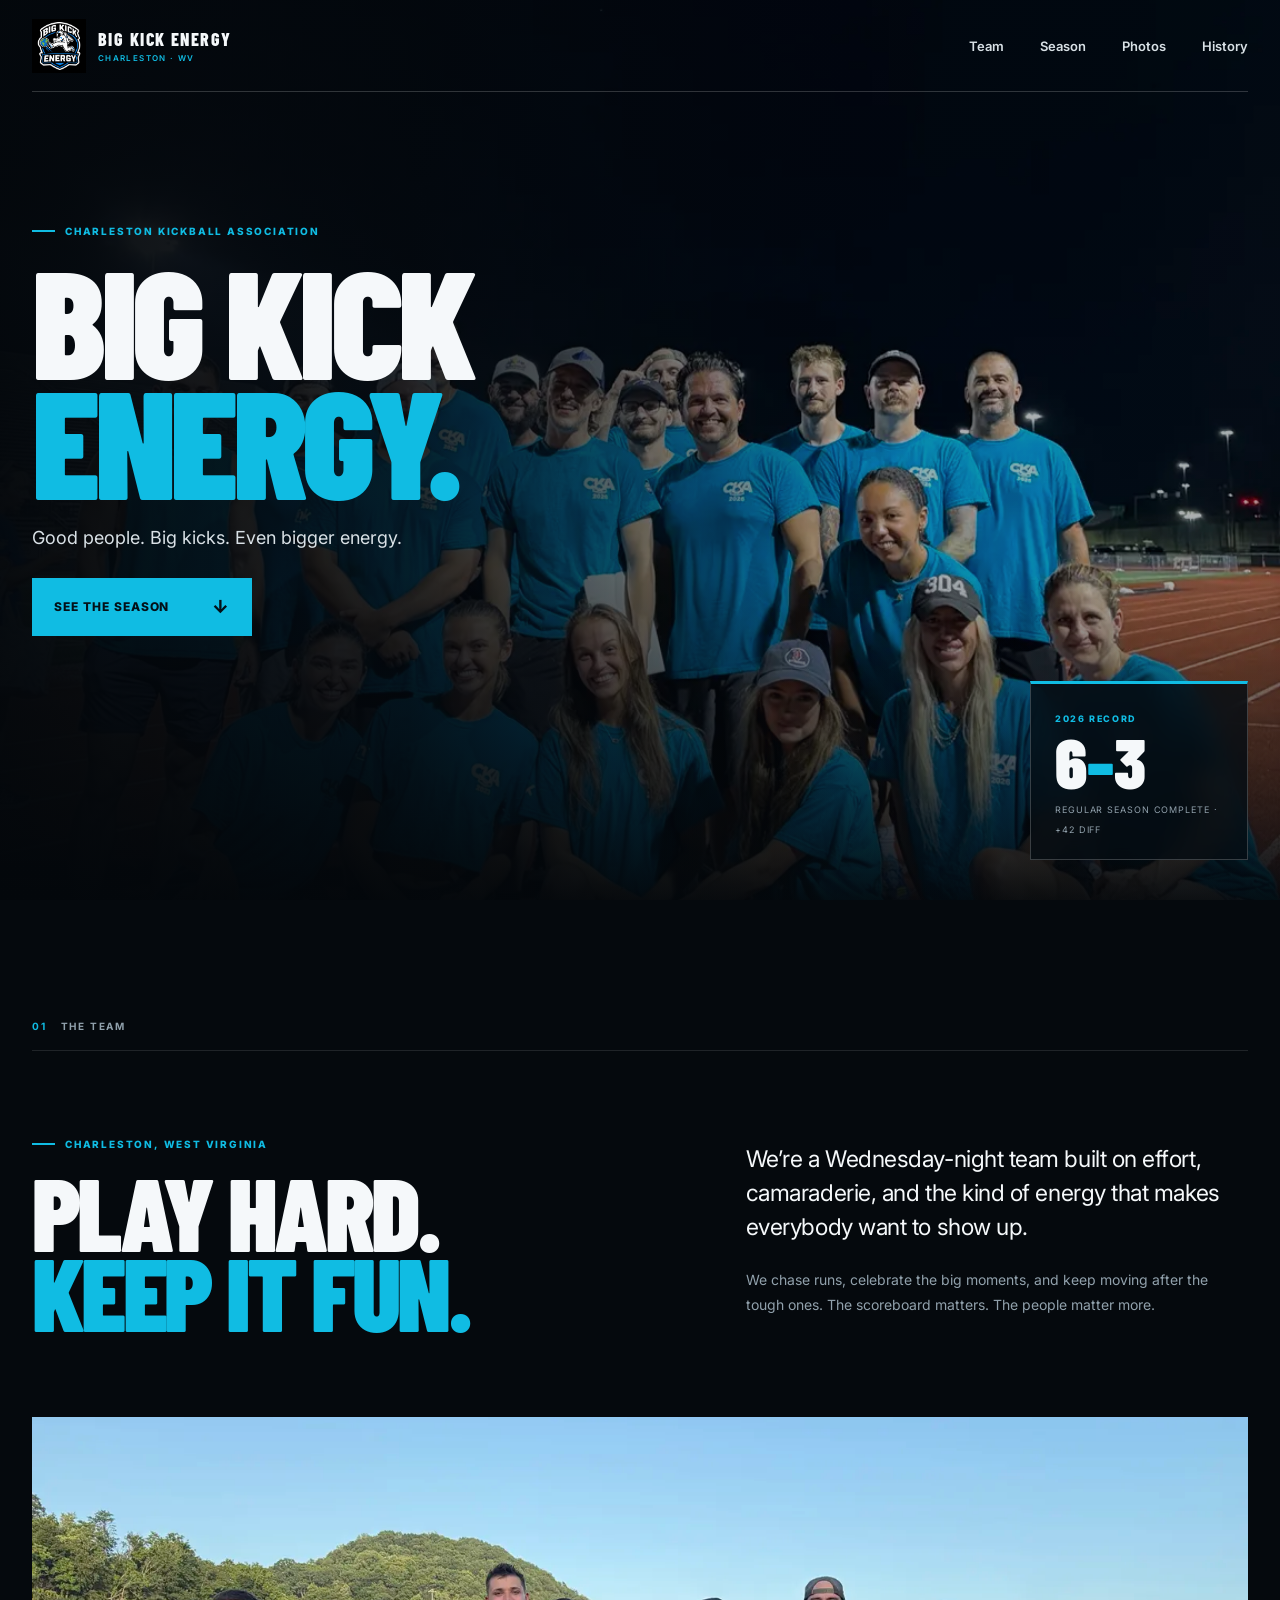
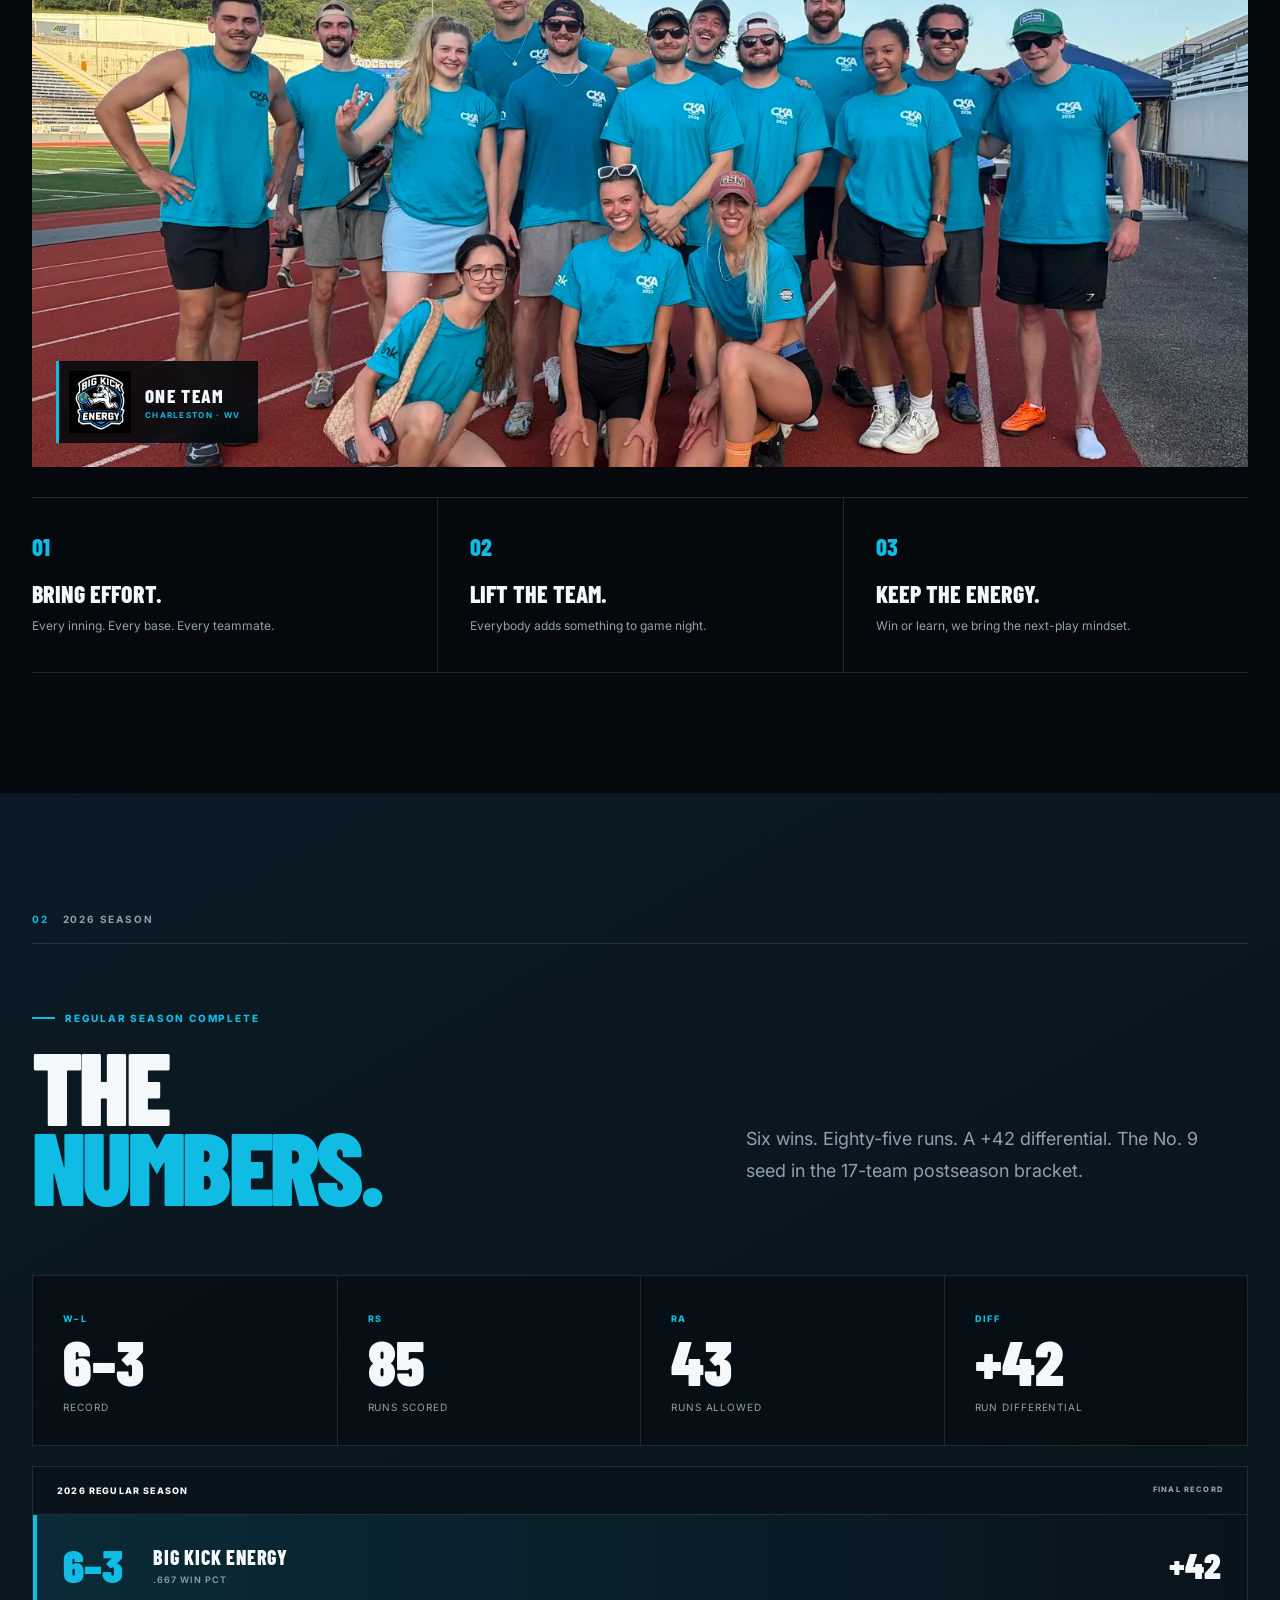
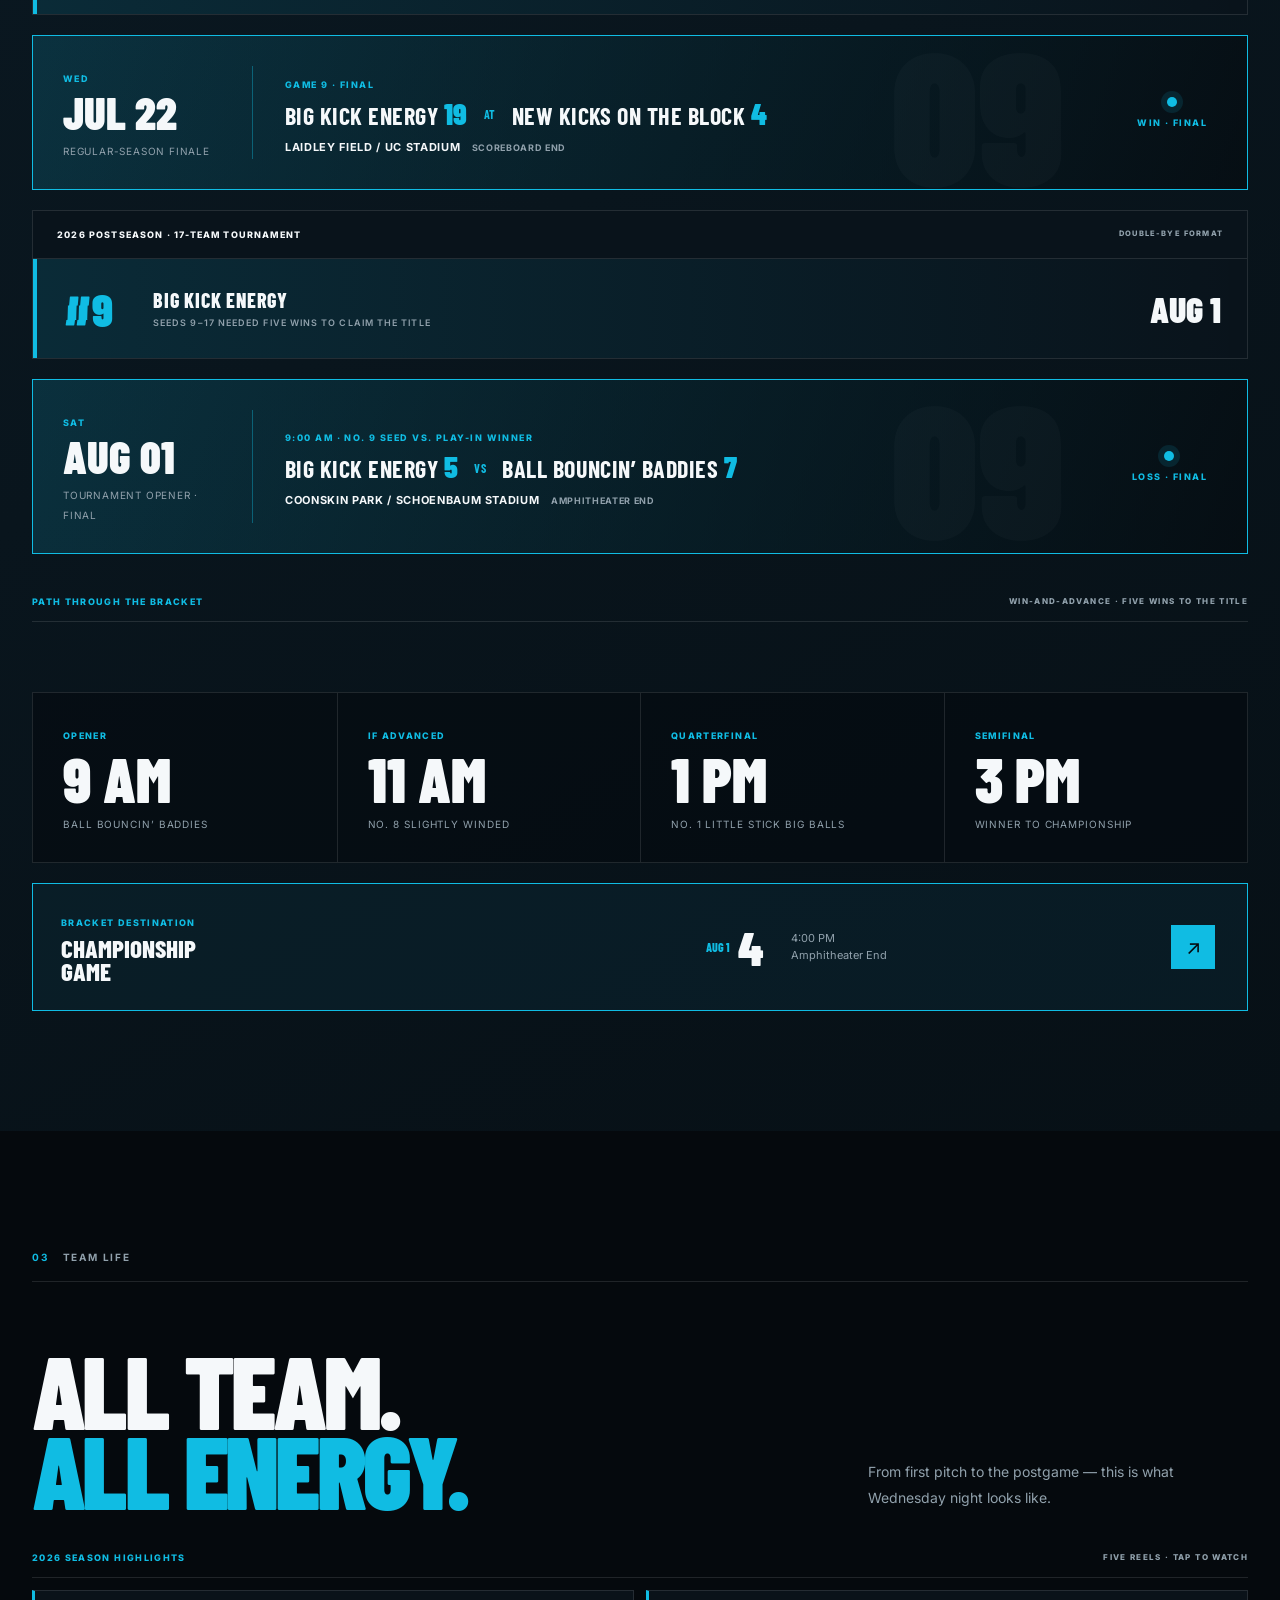
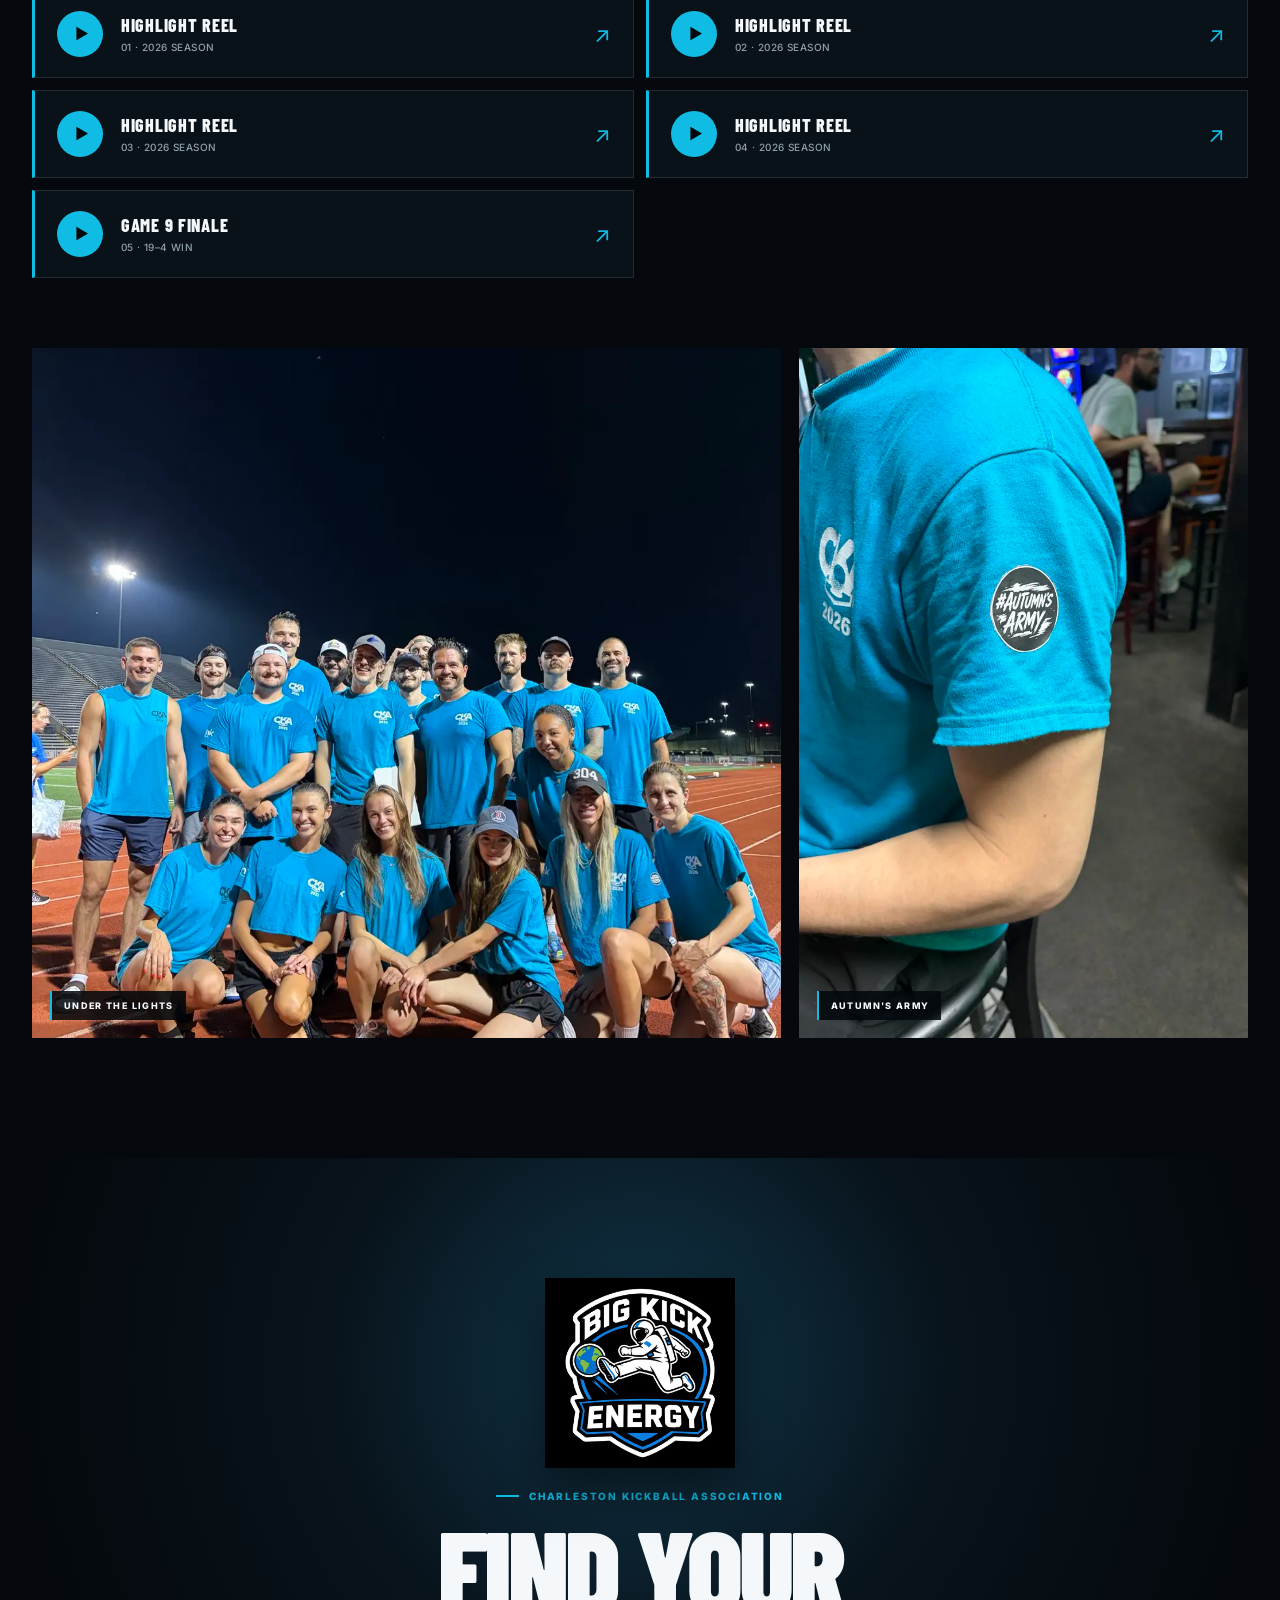
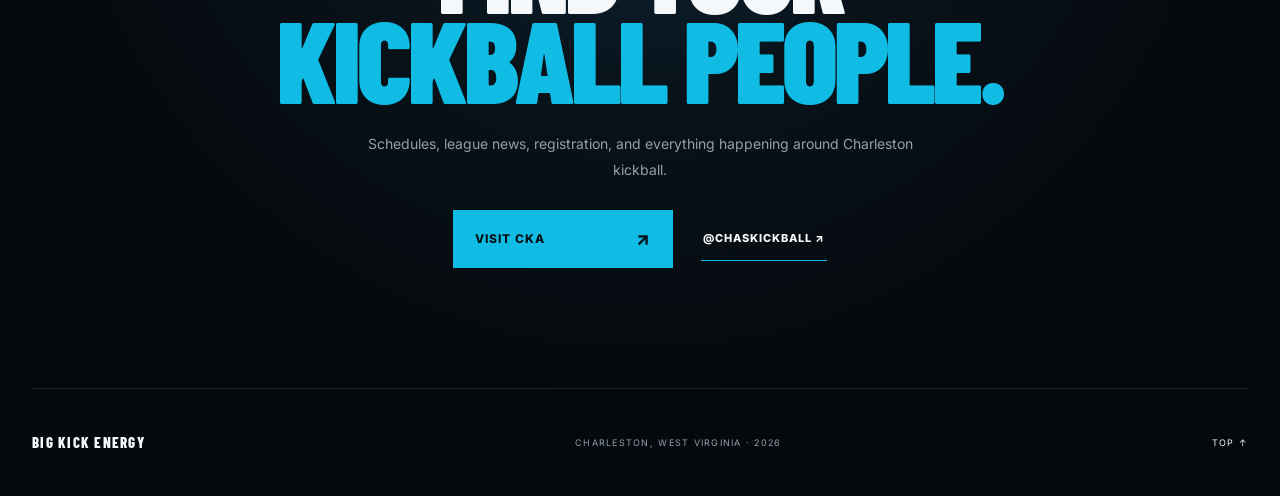
==== commit 6eba1d9f: "Confirm postseason final score" ====
--- a/index.html
+++ b/index.html
@@ -92,18 +92,14 @@
         <div class="standing-rank"><b>#9</b><strong>BIG KICK ENERGY<small>SEEDS 9–17 NEEDED FIVE WINS TO CLAIM THE TITLE</small></strong><em>AUG 1</em></div>
       </div>
       <article class="next-game" aria-labelledby="postseason-opener-title">
-        <div class="game-date"><span>SAT</span><strong>AUG 01</strong><small>TOURNAMENT OPENER</small></div>
+        <div class="game-date"><span>SAT</span><strong>AUG 01</strong><small>TOURNAMENT OPENER · FINAL</small></div>
         <div class="game-matchup">
           <span>9:00 AM · NO. 9 SEED VS. PLAY-IN WINNER</span>
-          <h3 id="postseason-opener-title"><strong>BIG KICK ENERGY</strong><b>VS</b><strong>BALL BOUNCIN&rsquo; BADDIES</strong></h3>
+          <h3 id="postseason-opener-title"><strong>BIG KICK ENERGY <i>5</i></strong><b>VS</b><strong>BALL BOUNCIN&rsquo; BADDIES <i>7</i></strong></h3>
           <p>Coonskin Park / Schoenbaum Stadium <small>Amphitheater End</small></p>
         </div>
-        <div class="game-status"><i></i><span>RESULT UNVERIFIED</span></div>
+        <div class="game-status"><i></i><span>LOSS · FINAL</span></div>
       </article>
-      <div class="standing-card" aria-label="Provisional tournament result">
-        <div><span>SUPPLIED LEAGUEAPPS CAPTURE</span><small>NOT VERIFIED BY GMAIL OR GITHUB</small></div>
-        <div class="standing-rank"><b>7–5</b><strong>BALL BOUNCIN&rsquo; BADDIES OVER BIG KICK ENERGY<small>PROVISIONAL RESULT · OFFICIAL CONFIRMATION PENDING</small></strong><em>?</em></div>
-      </div>
       <div class="highlight-heading"><span>PATH THROUGH THE BRACKET</span><small>WIN-AND-ADVANCE · FIVE WINS TO THE TITLE</small></div>
       <div class="stat-row" aria-label="Big Kick Energy postseason bracket path">
         <article><span>OPENER</span><strong>9 AM</strong><small>Ball Bouncin&rsquo; Baddies</small></article>
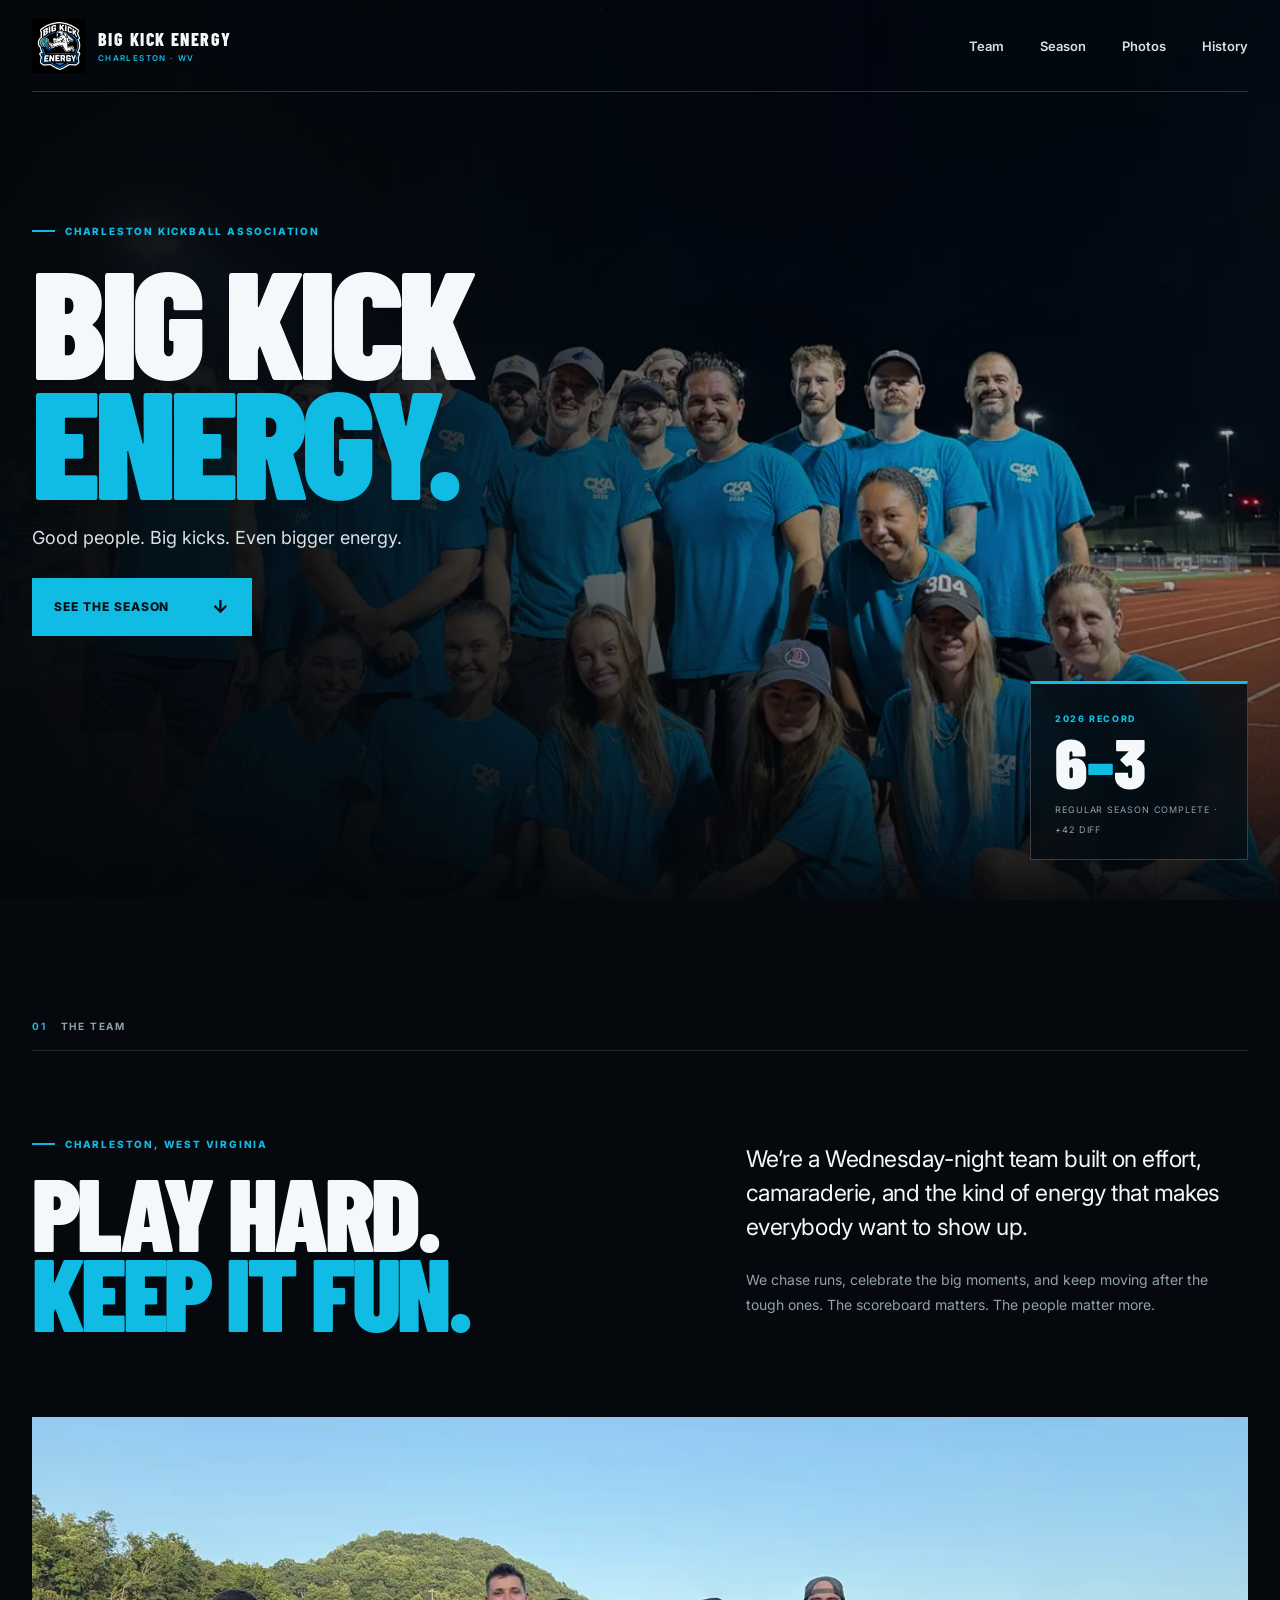
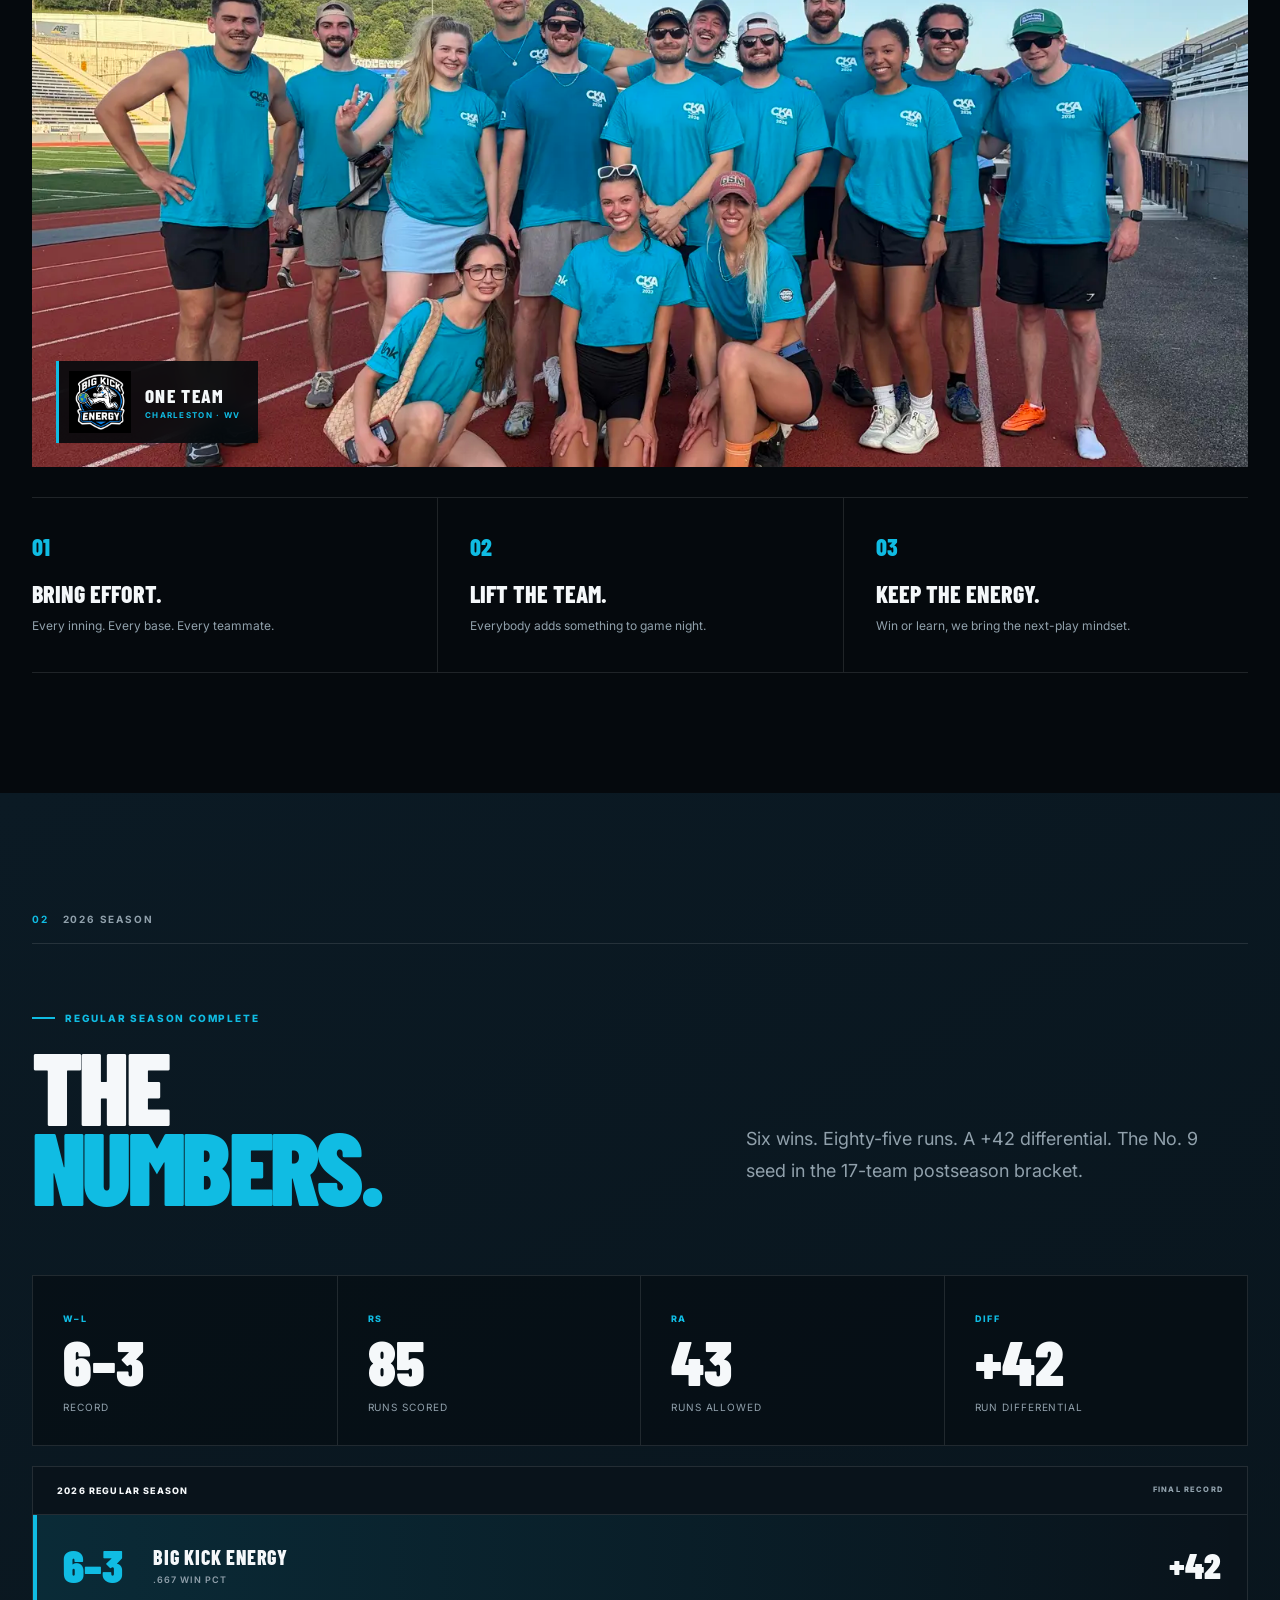
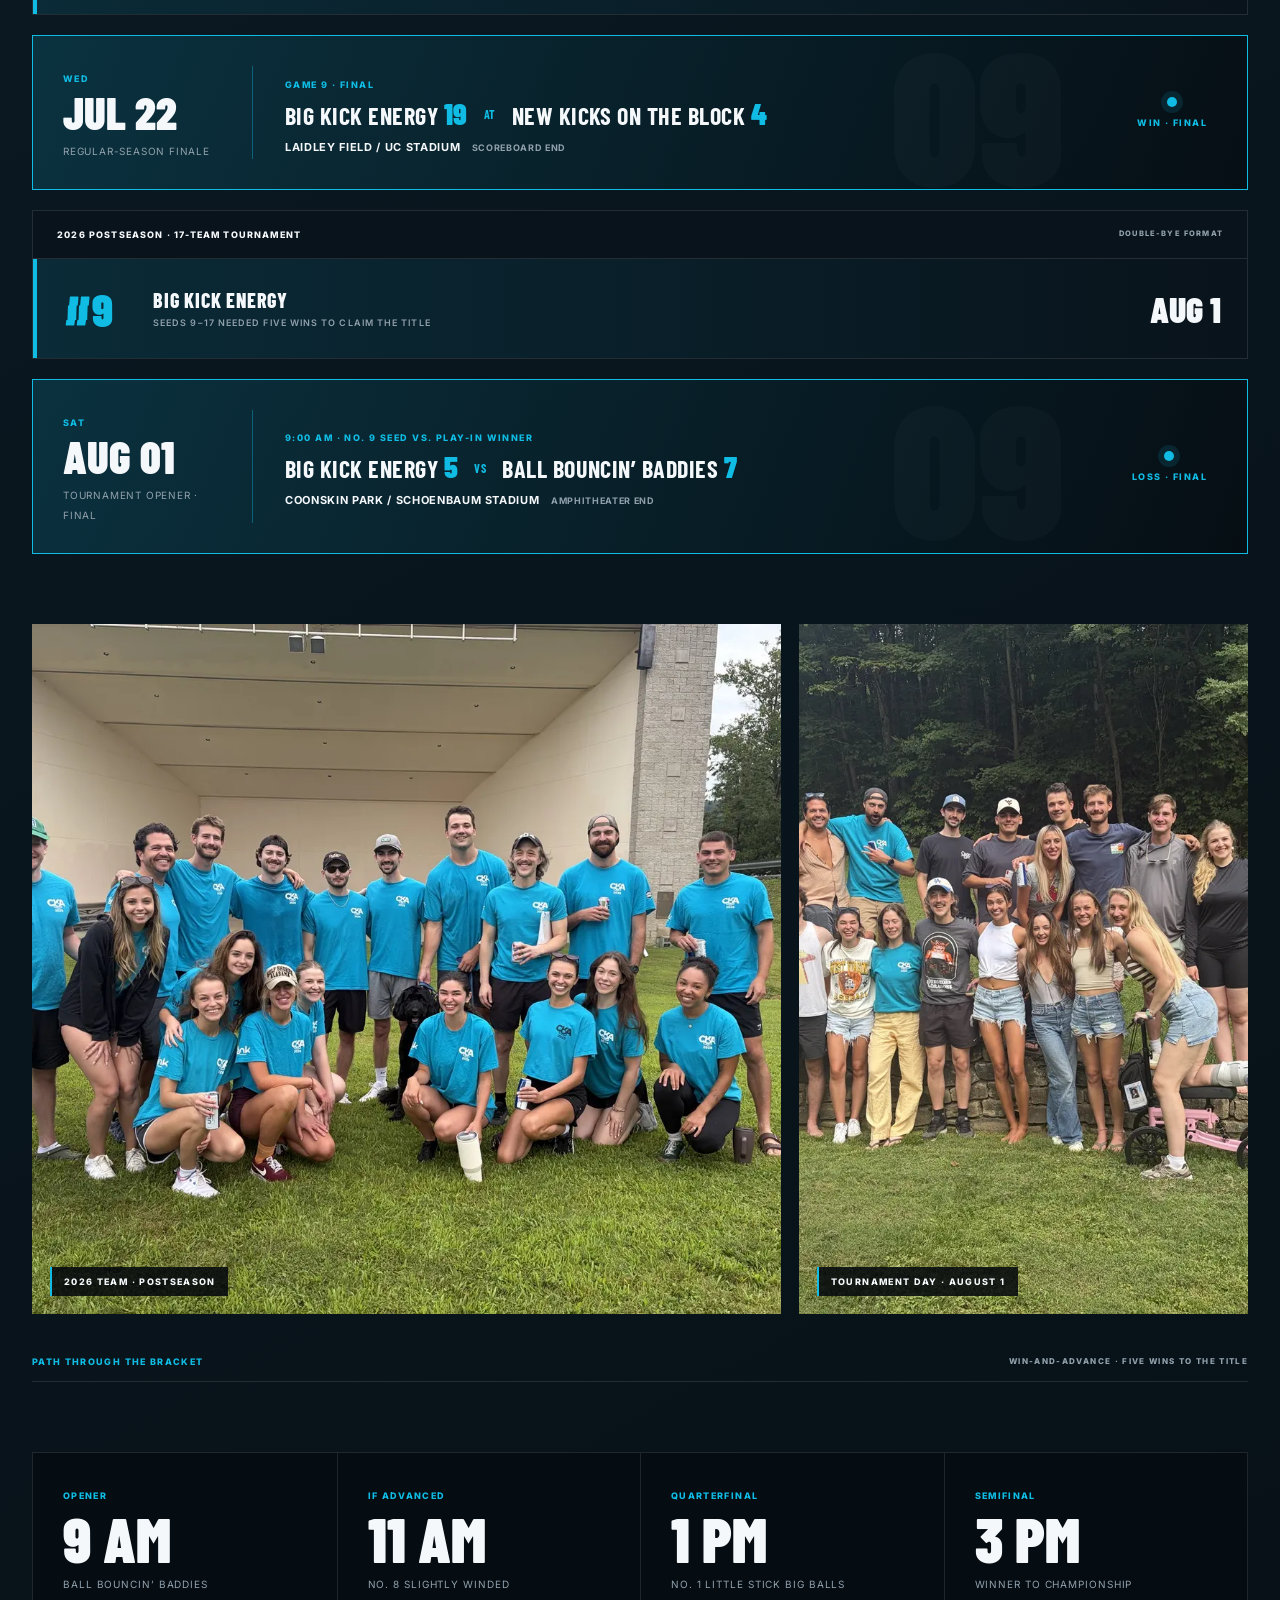
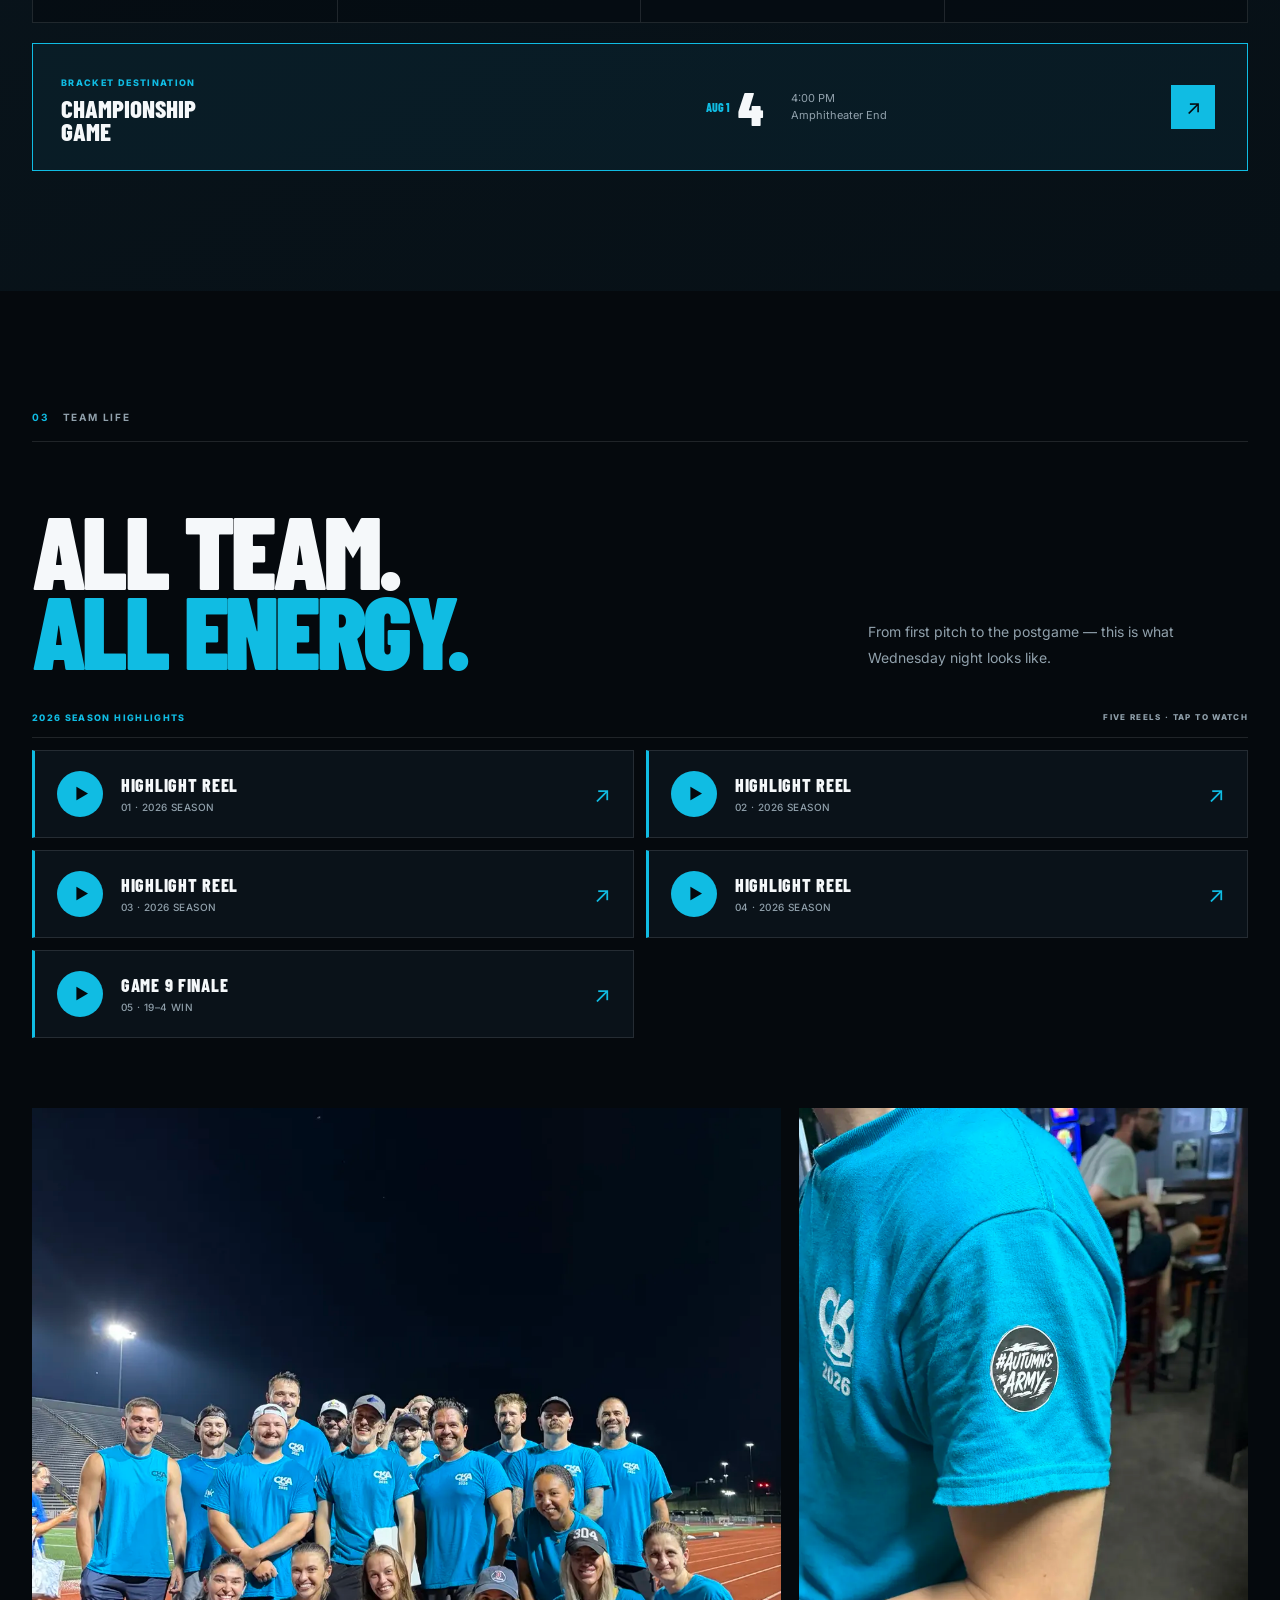
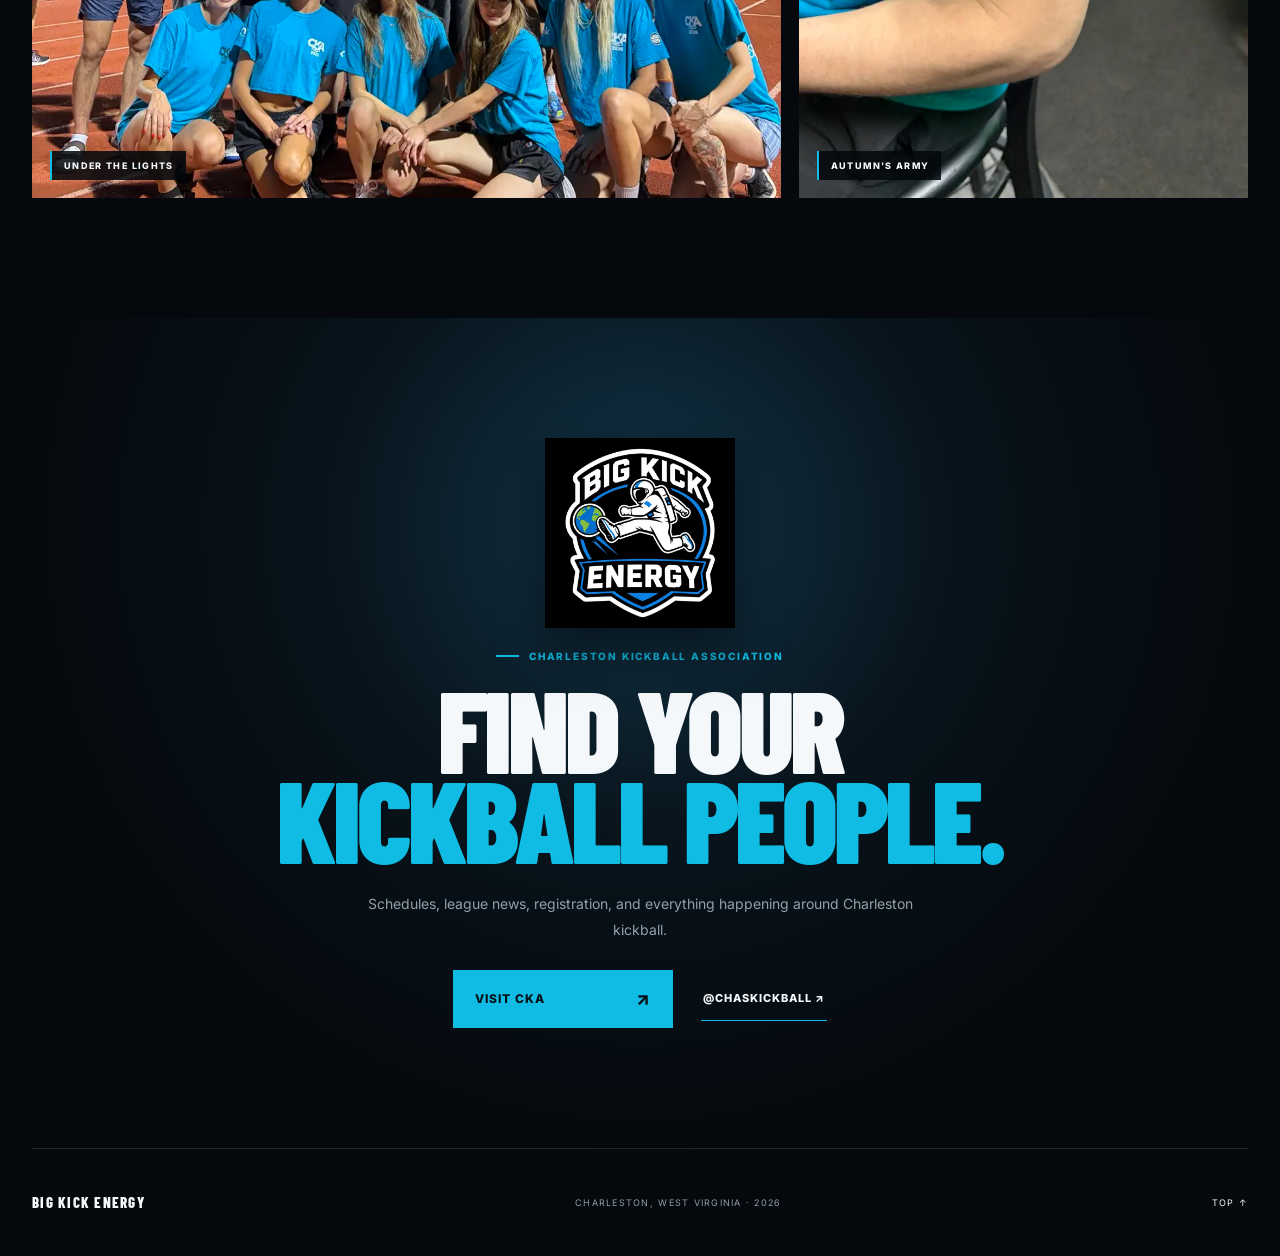
==== commit 685350c1: "Add postseason team photographs" ====
--- a/index.html
+++ b/index.html
@@ -100,6 +100,16 @@
         </div>
         <div class="game-status"><i></i><span>LOSS · FINAL</span></div>
       </article>
+      <div class="photo-grid" aria-label="Big Kick Energy postseason photographs">
+        <figure class="night">
+          <img src="[data-uri]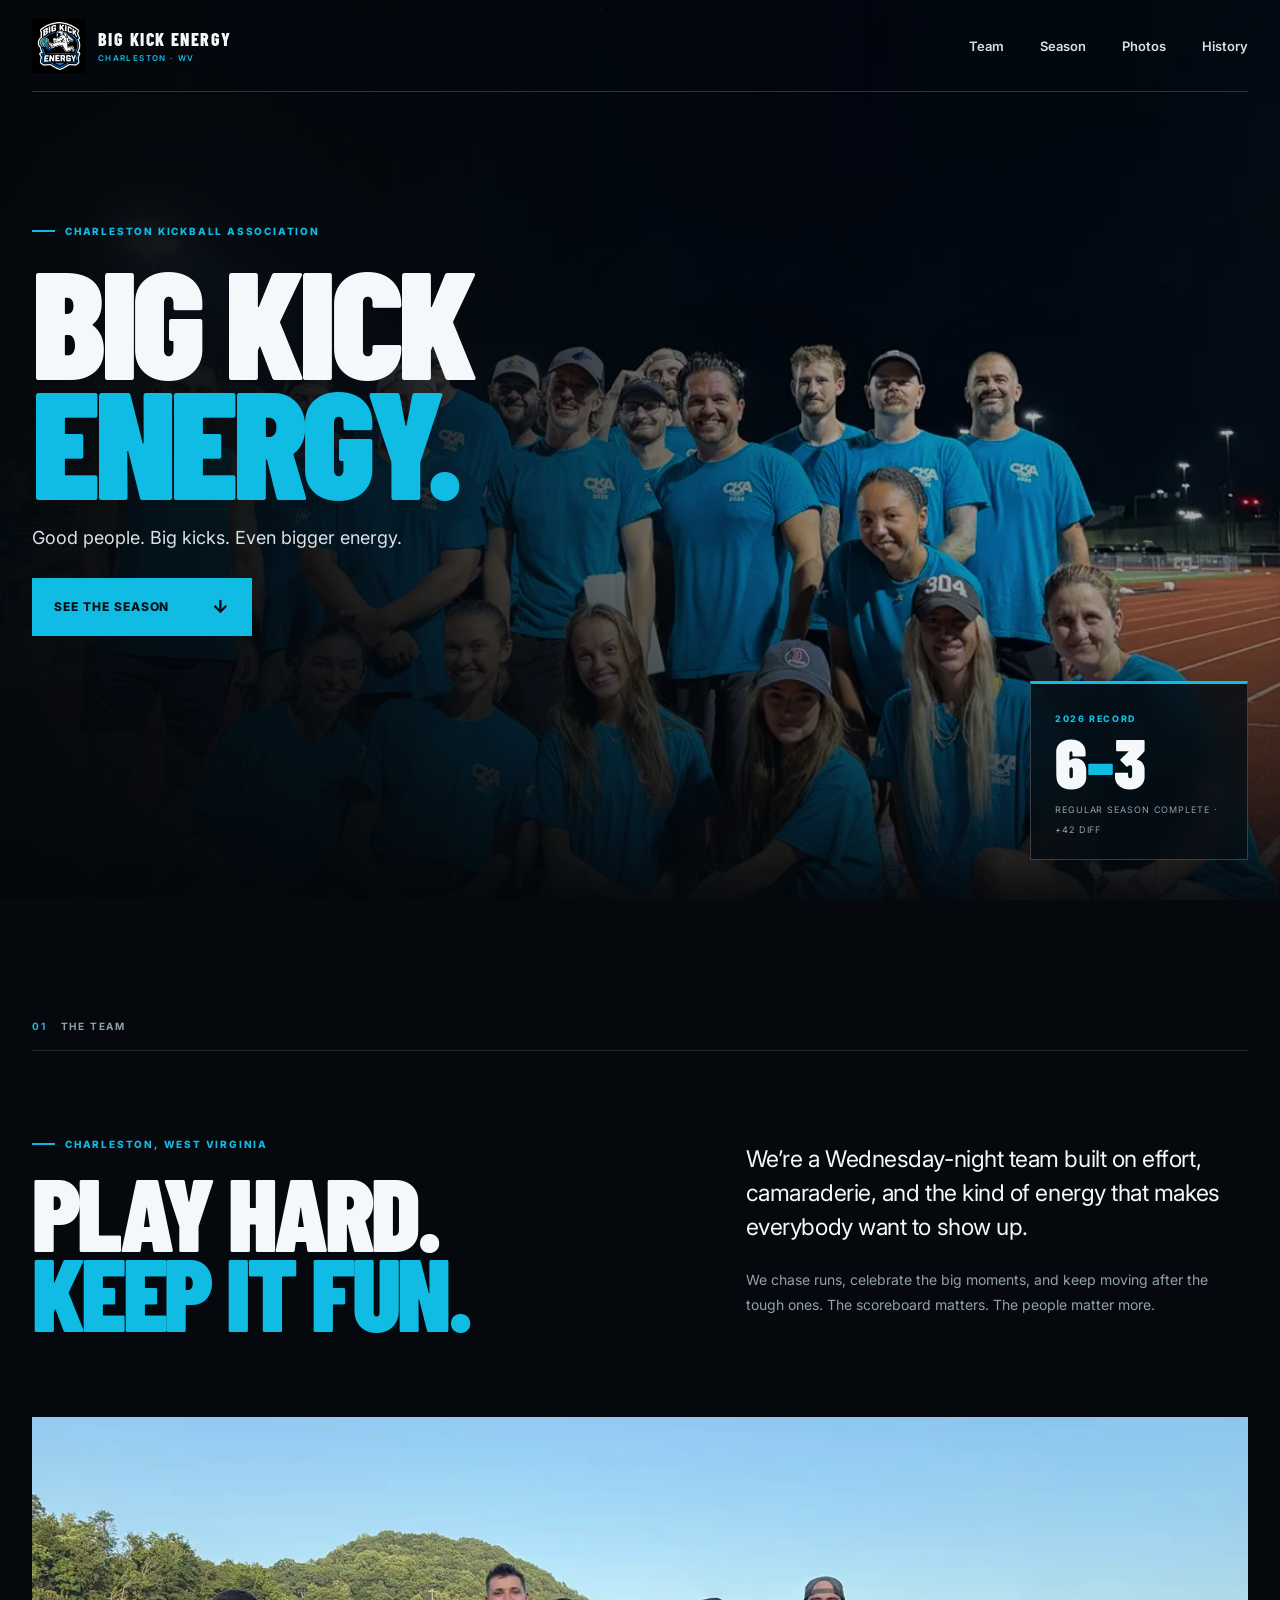
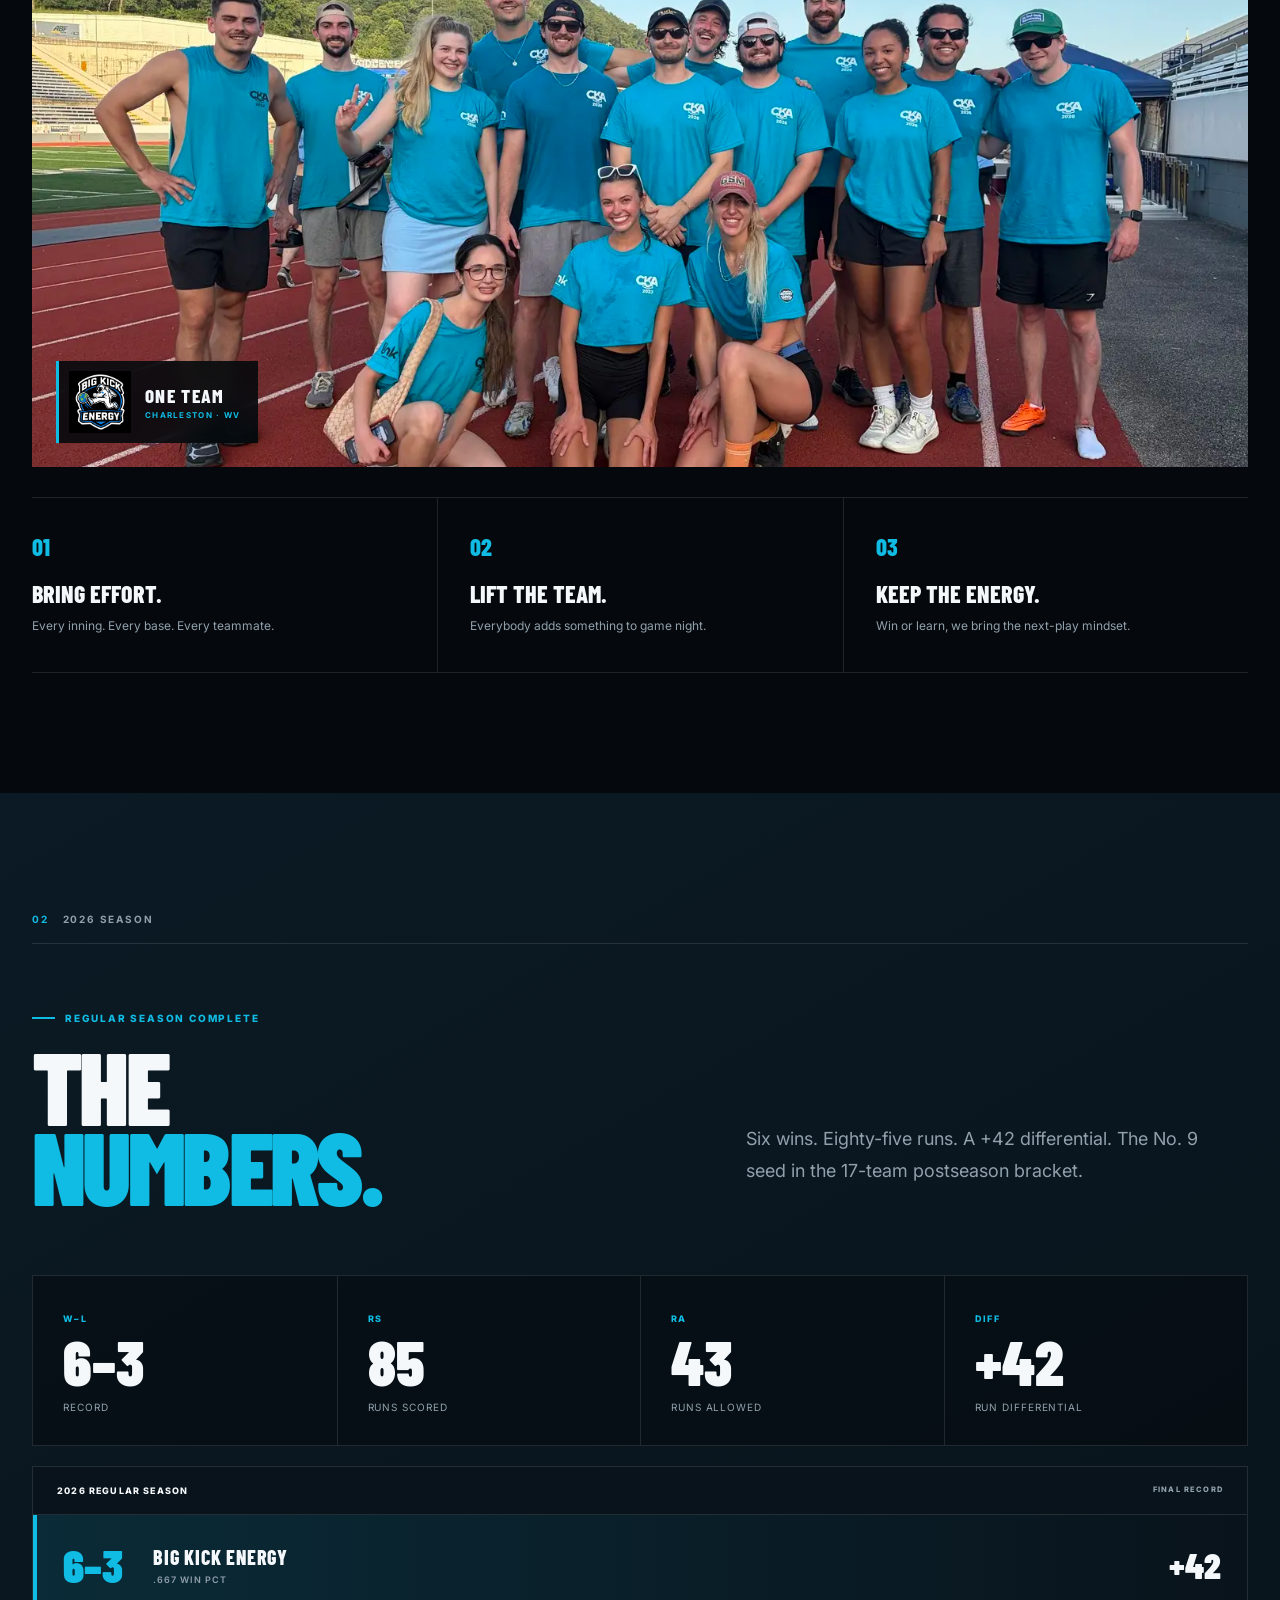
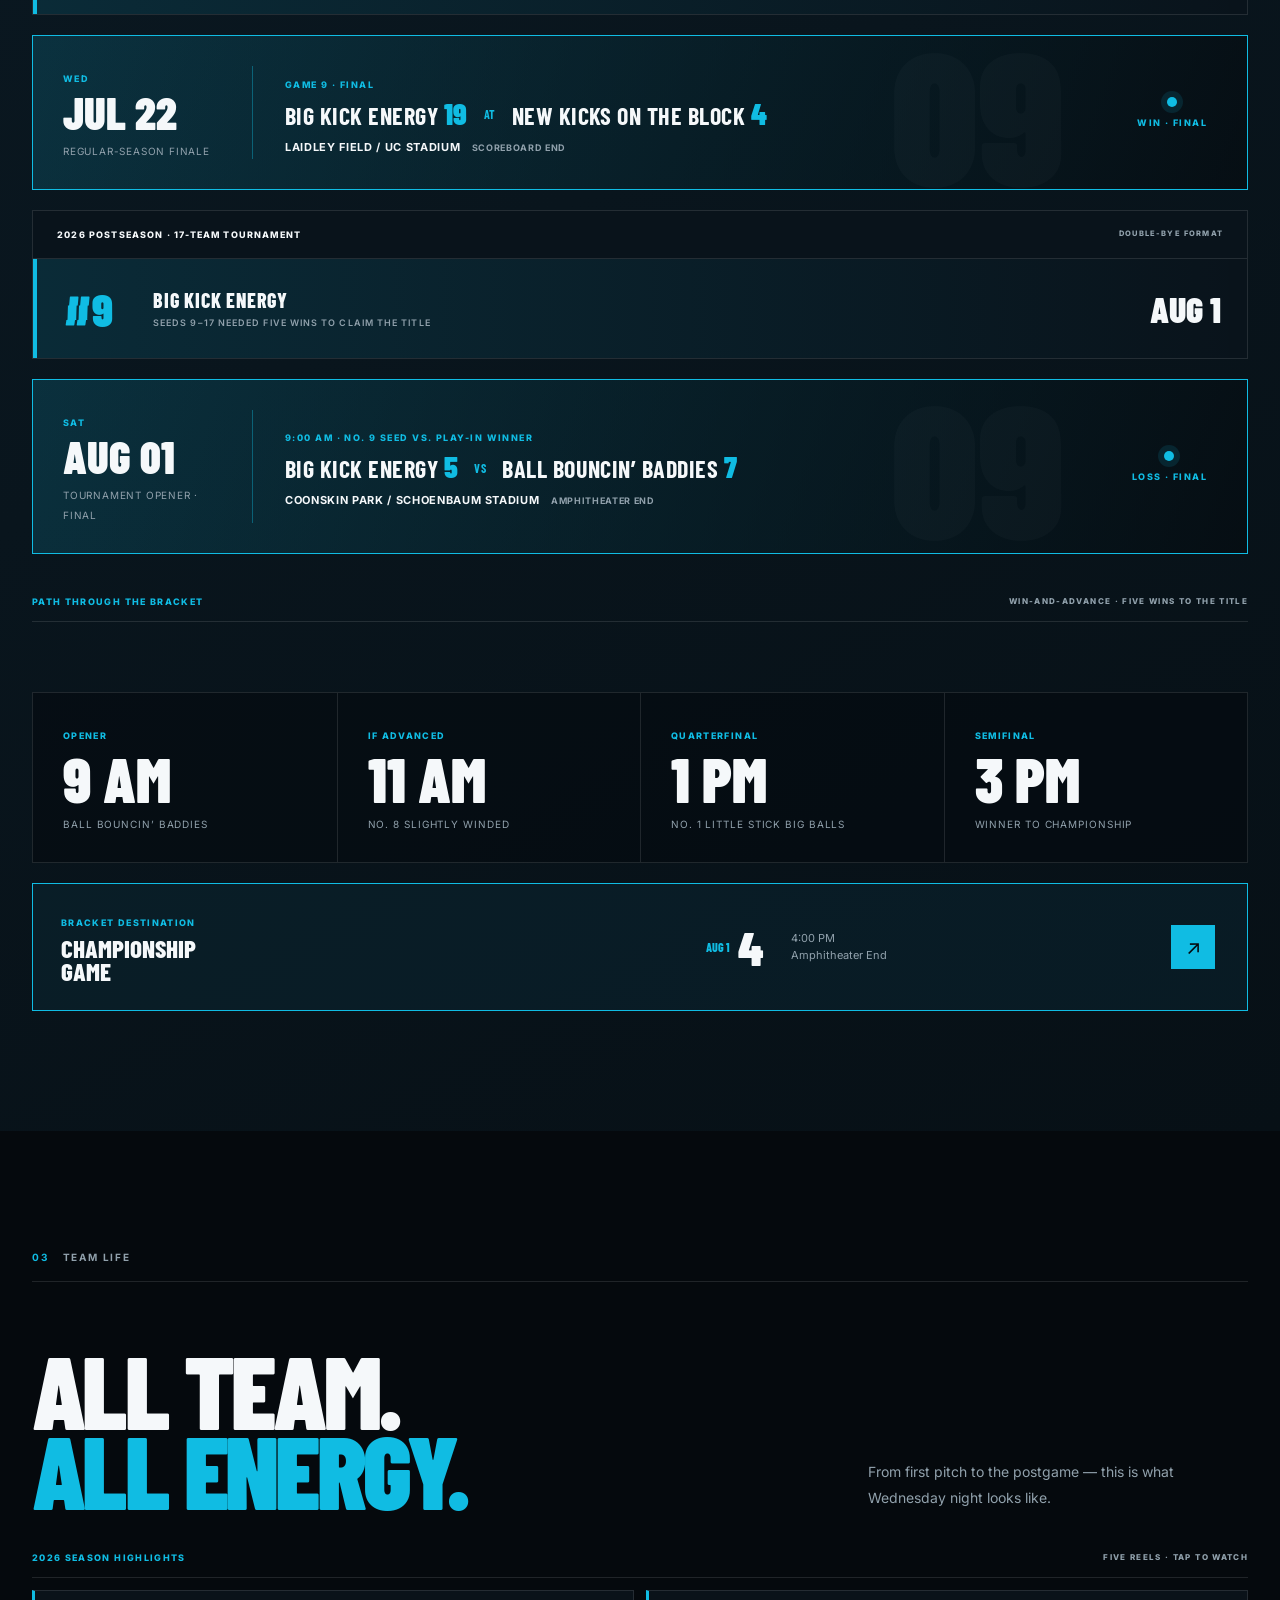
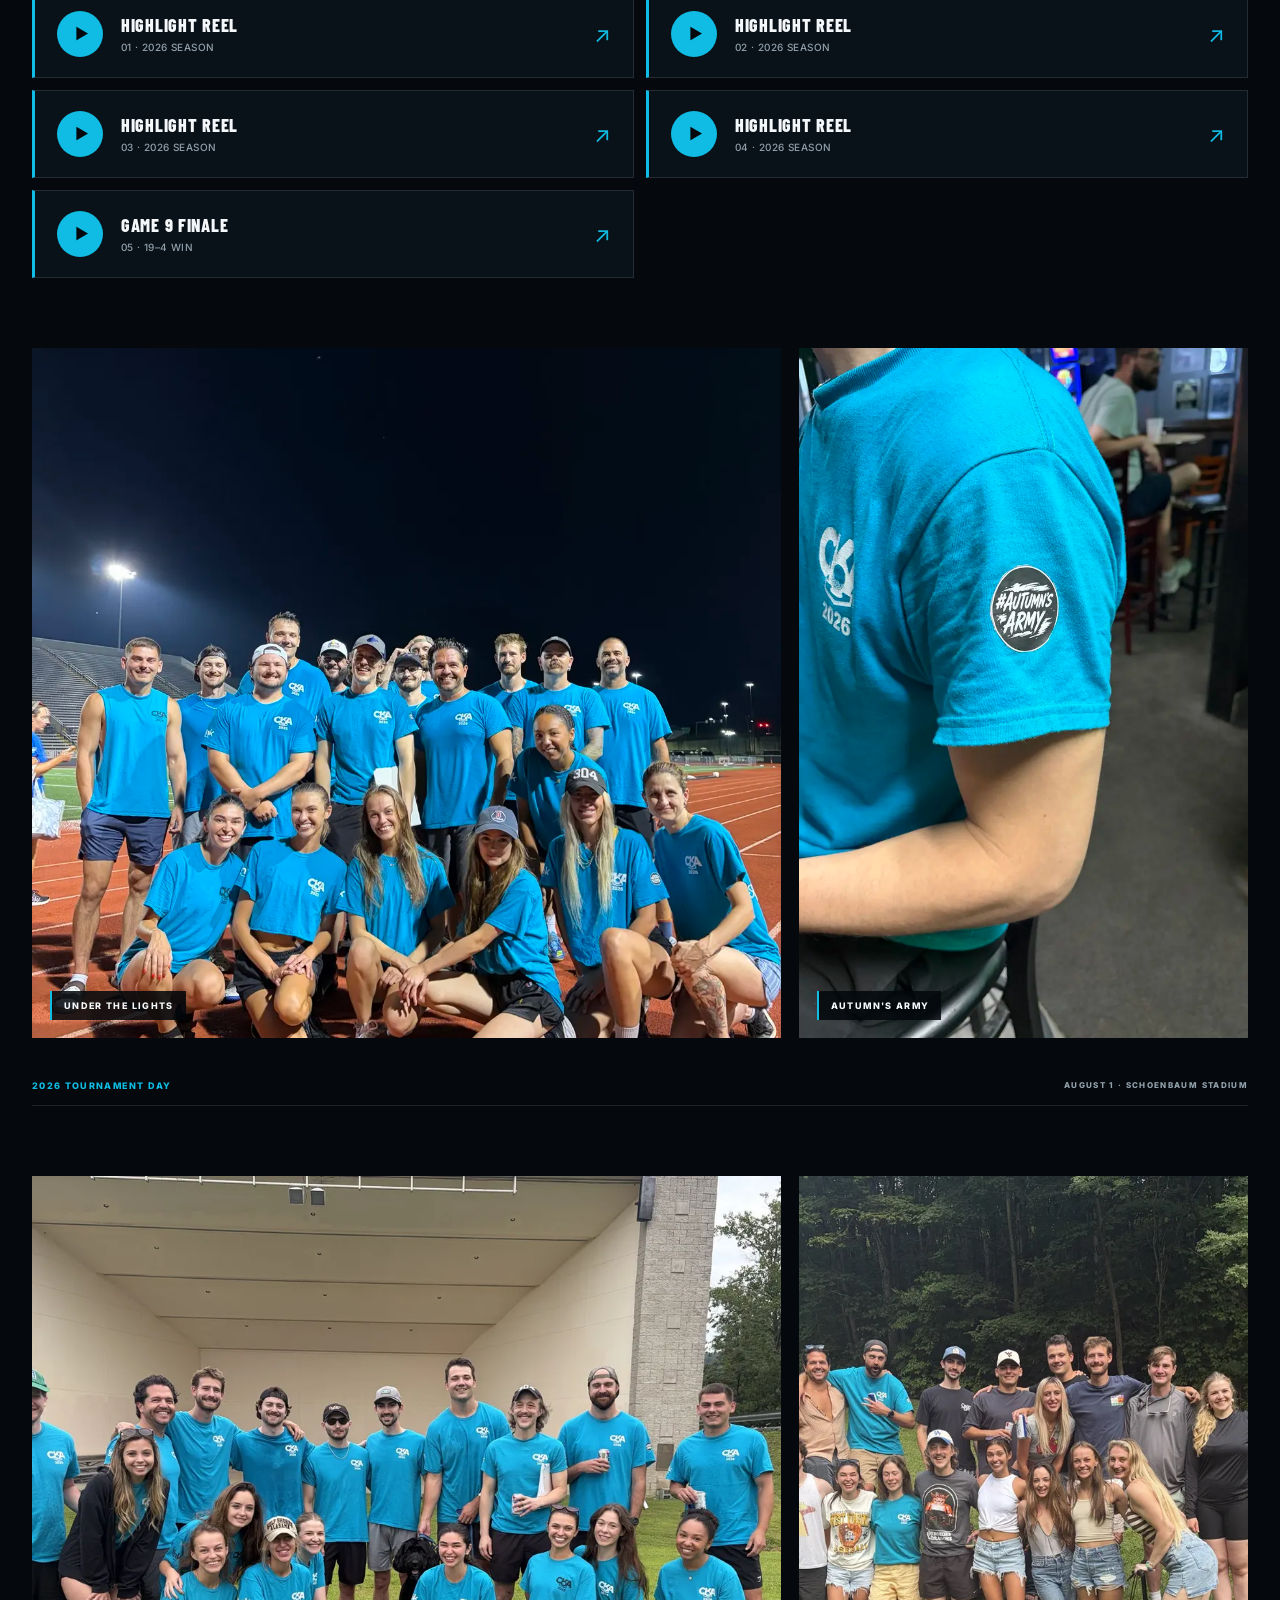
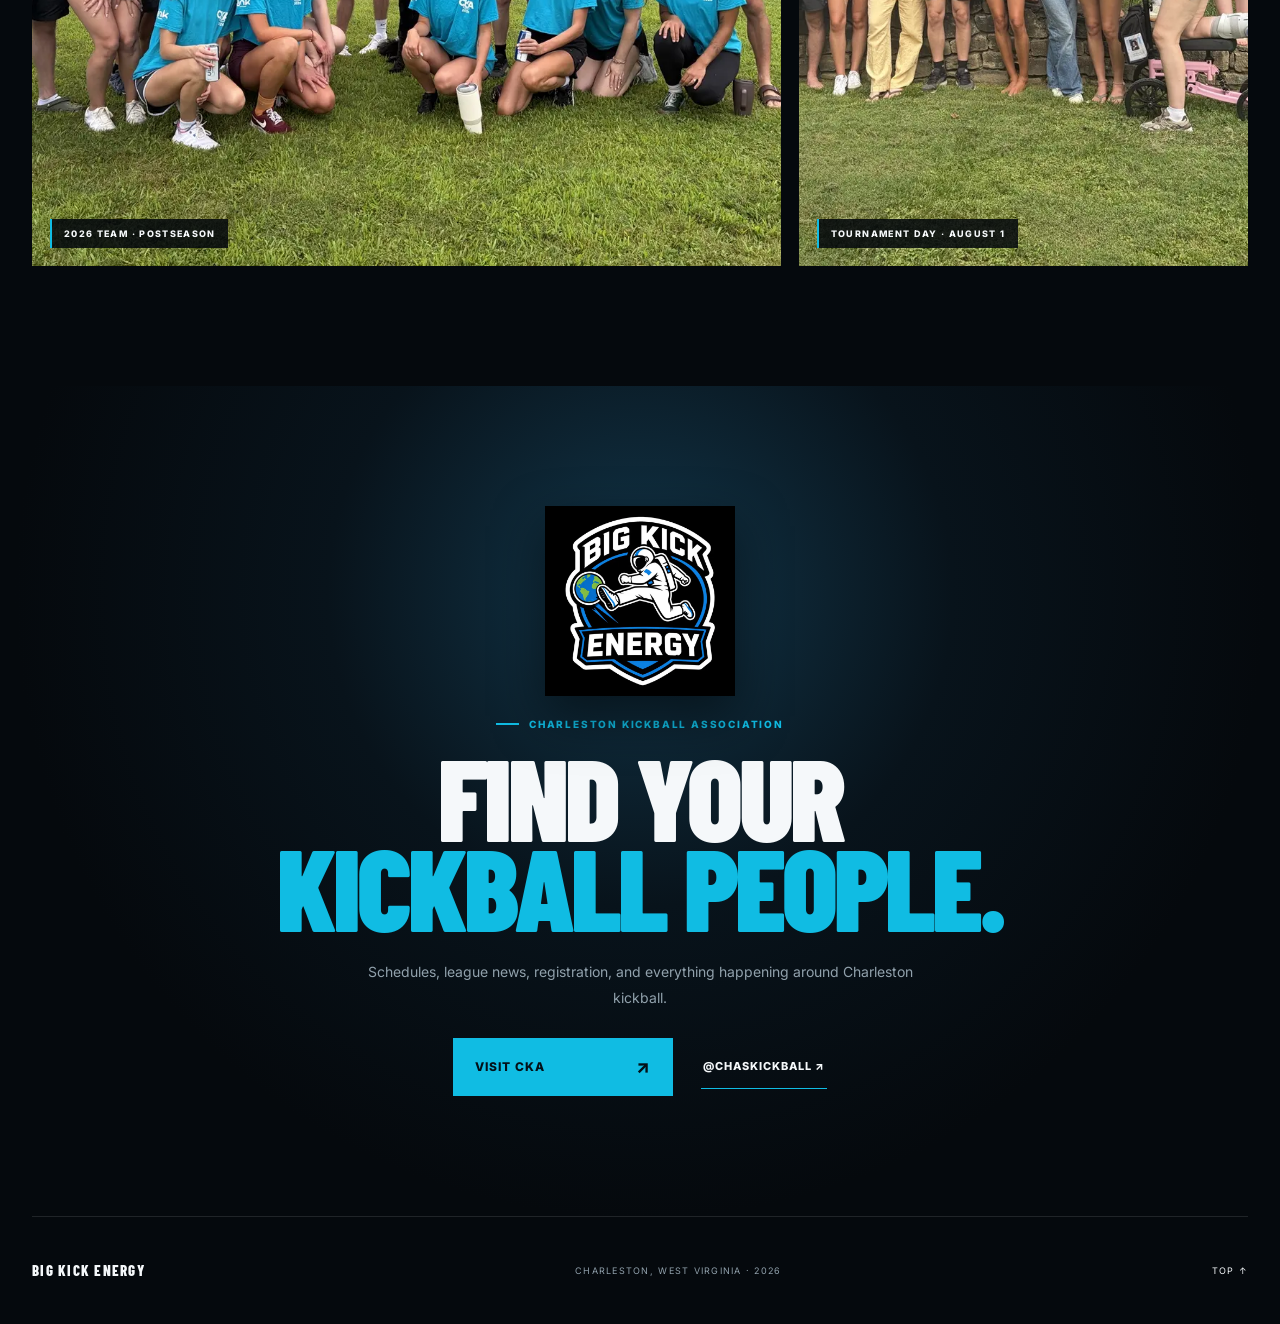
==== commit 2f593cf5: "Move tournament photos to gallery" ====
--- a/index.html
+++ b/index.html
@@ -100,16 +100,6 @@
         </div>
         <div class="game-status"><i></i><span>LOSS · FINAL</span></div>
       </article>
-      <div class="photo-grid" aria-label="Big Kick Energy postseason photographs">
-        <figure class="night">
-          <img src="[data-uri]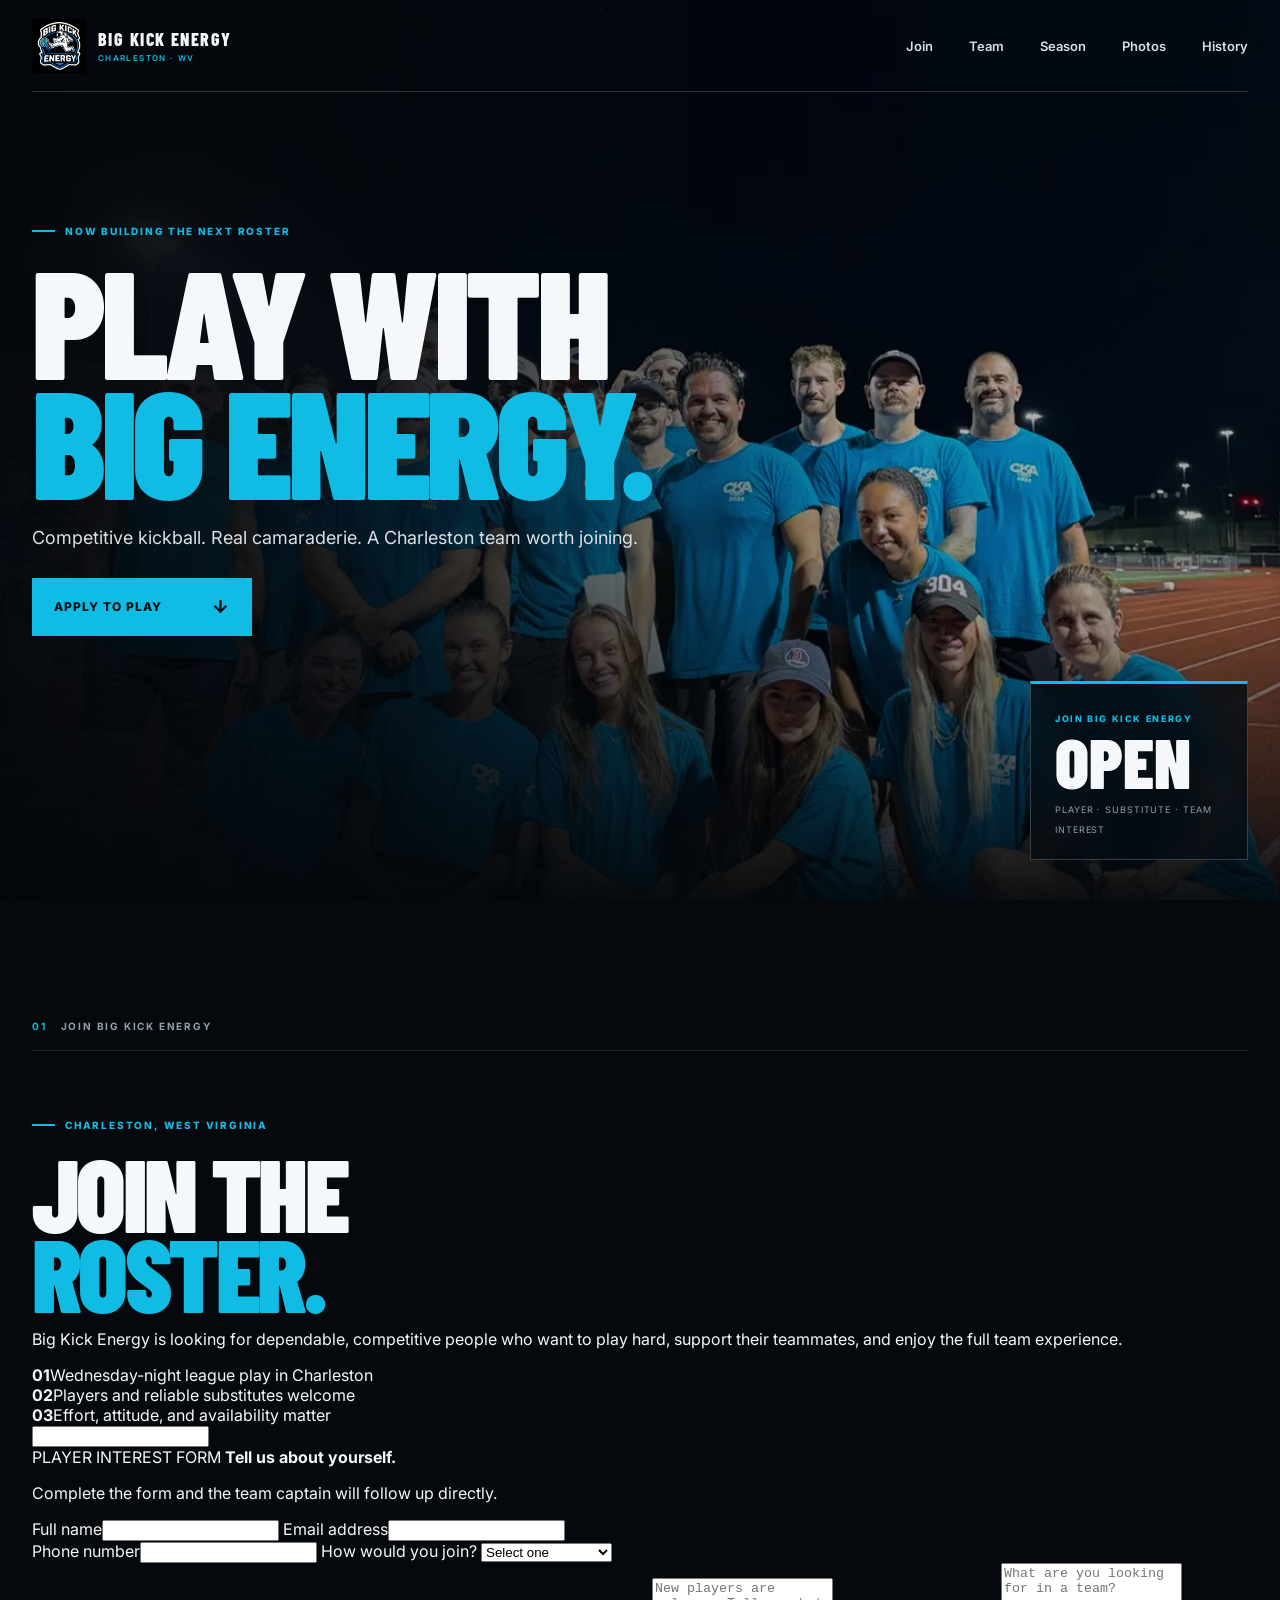
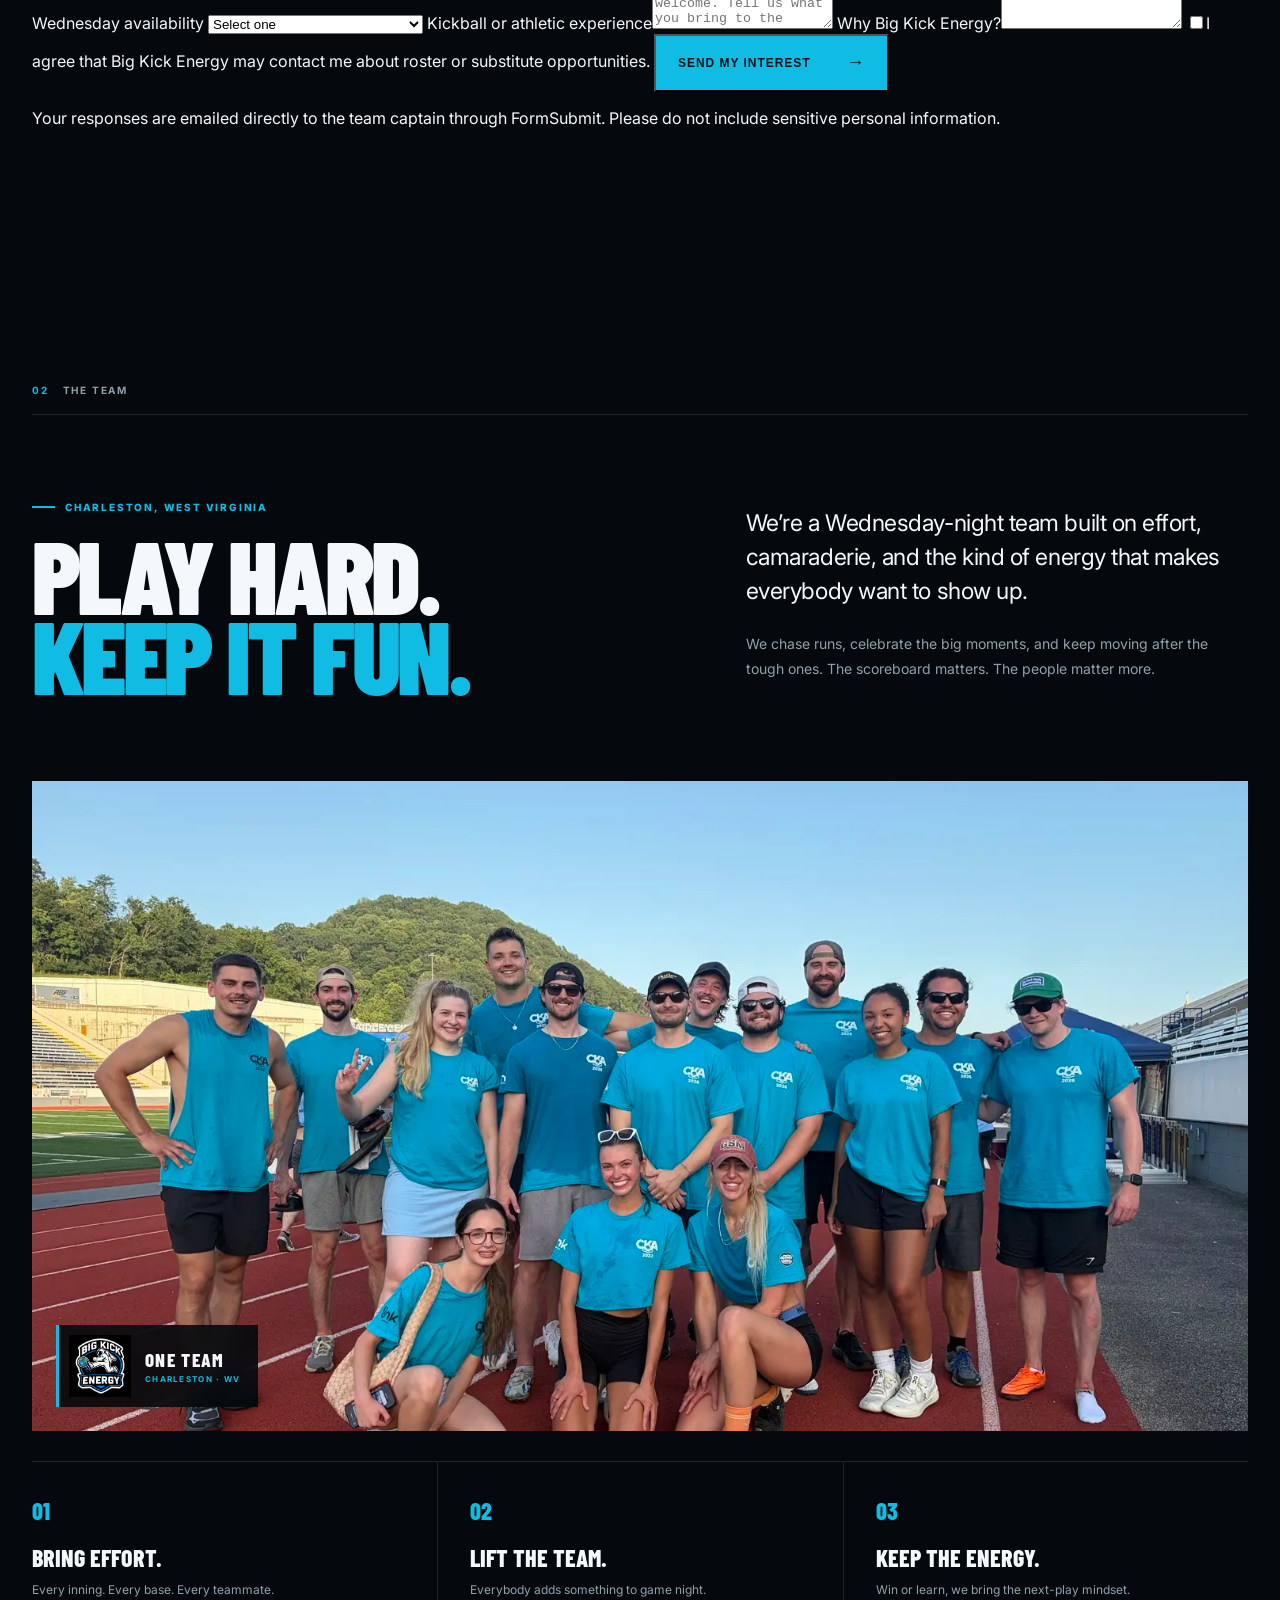
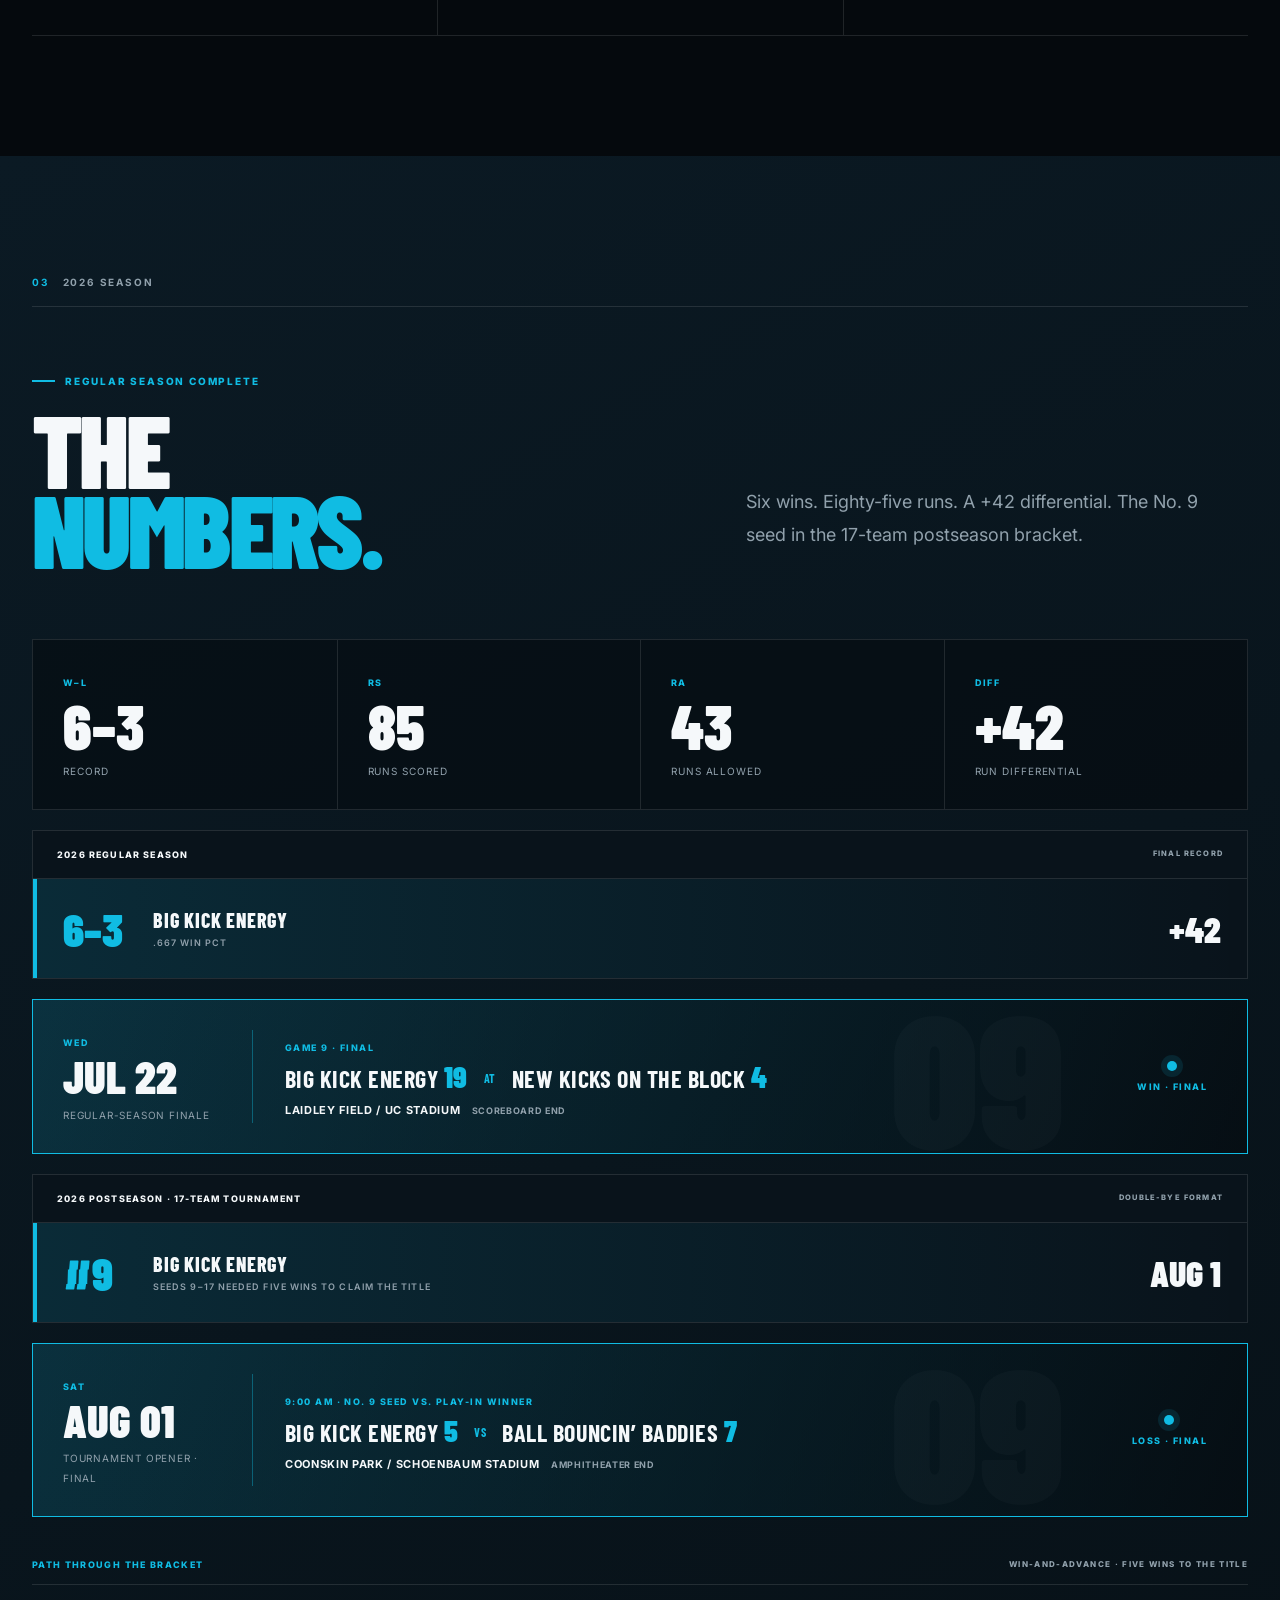
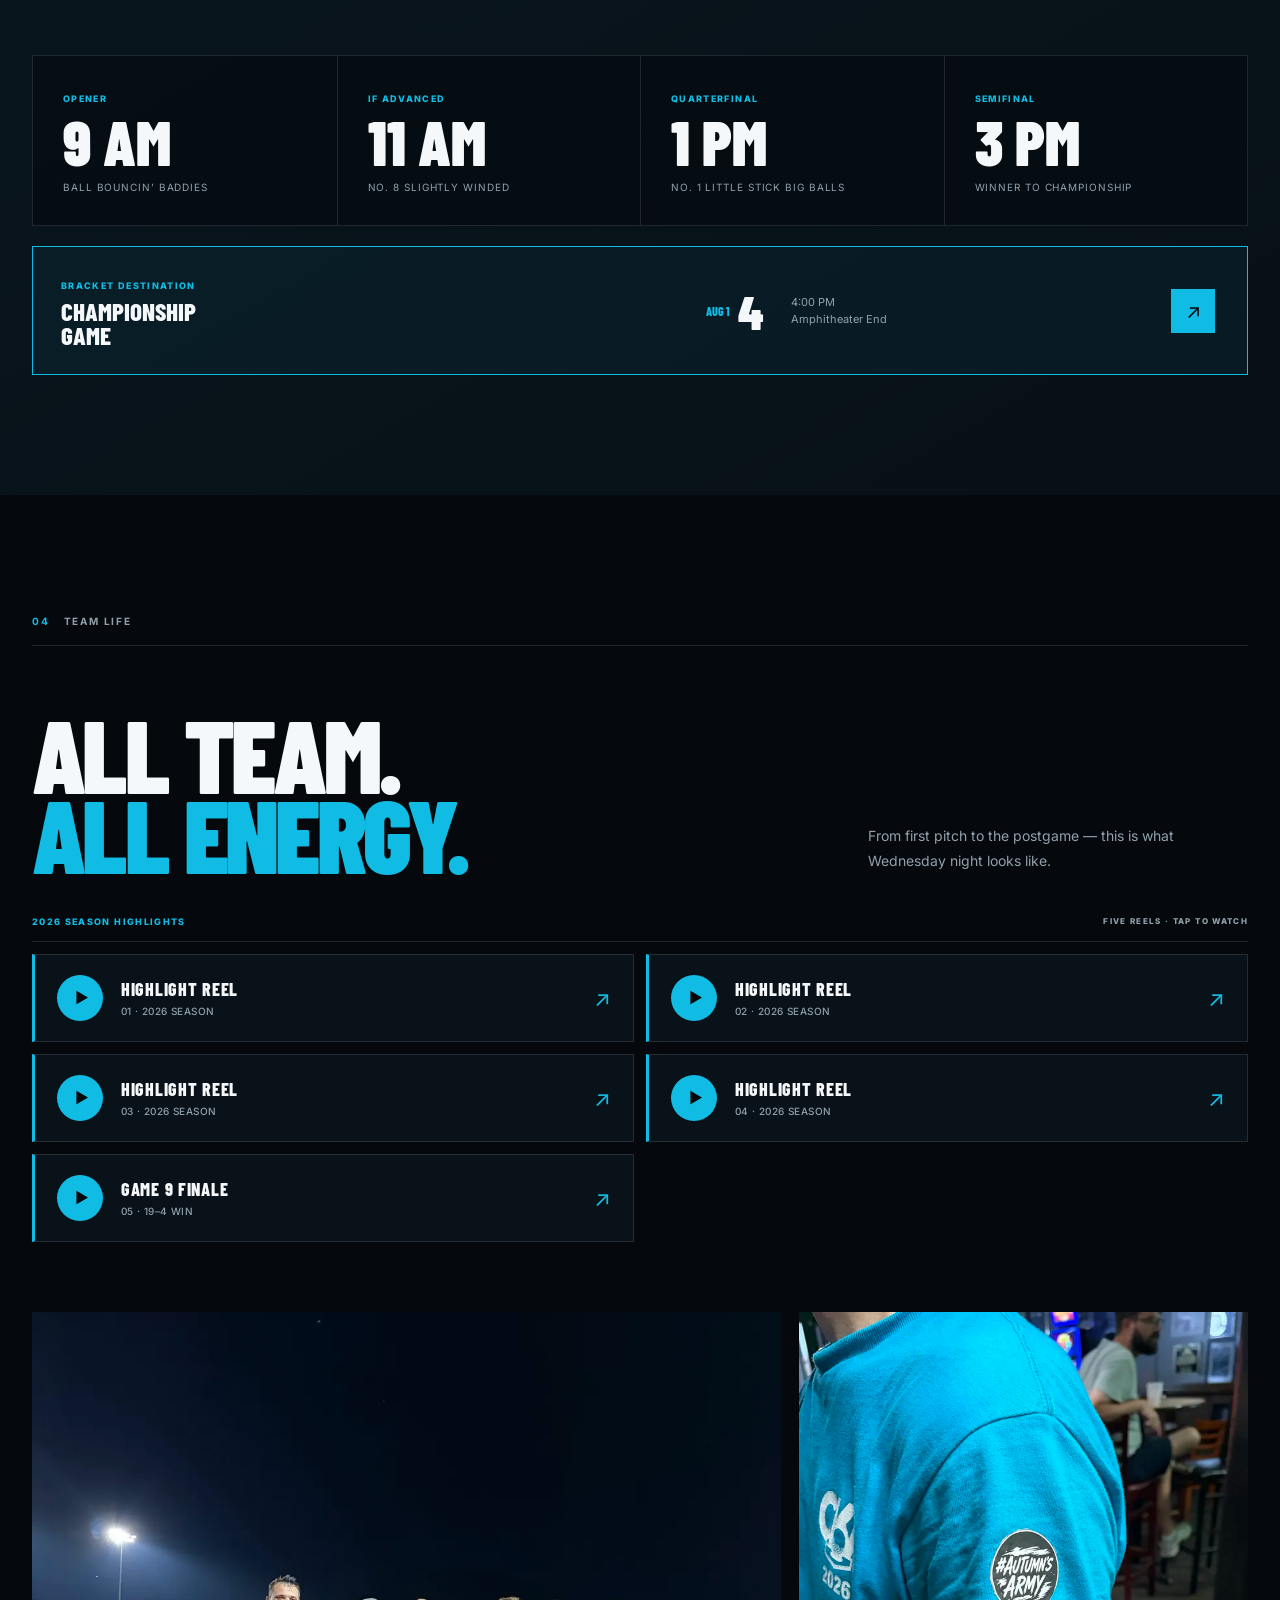
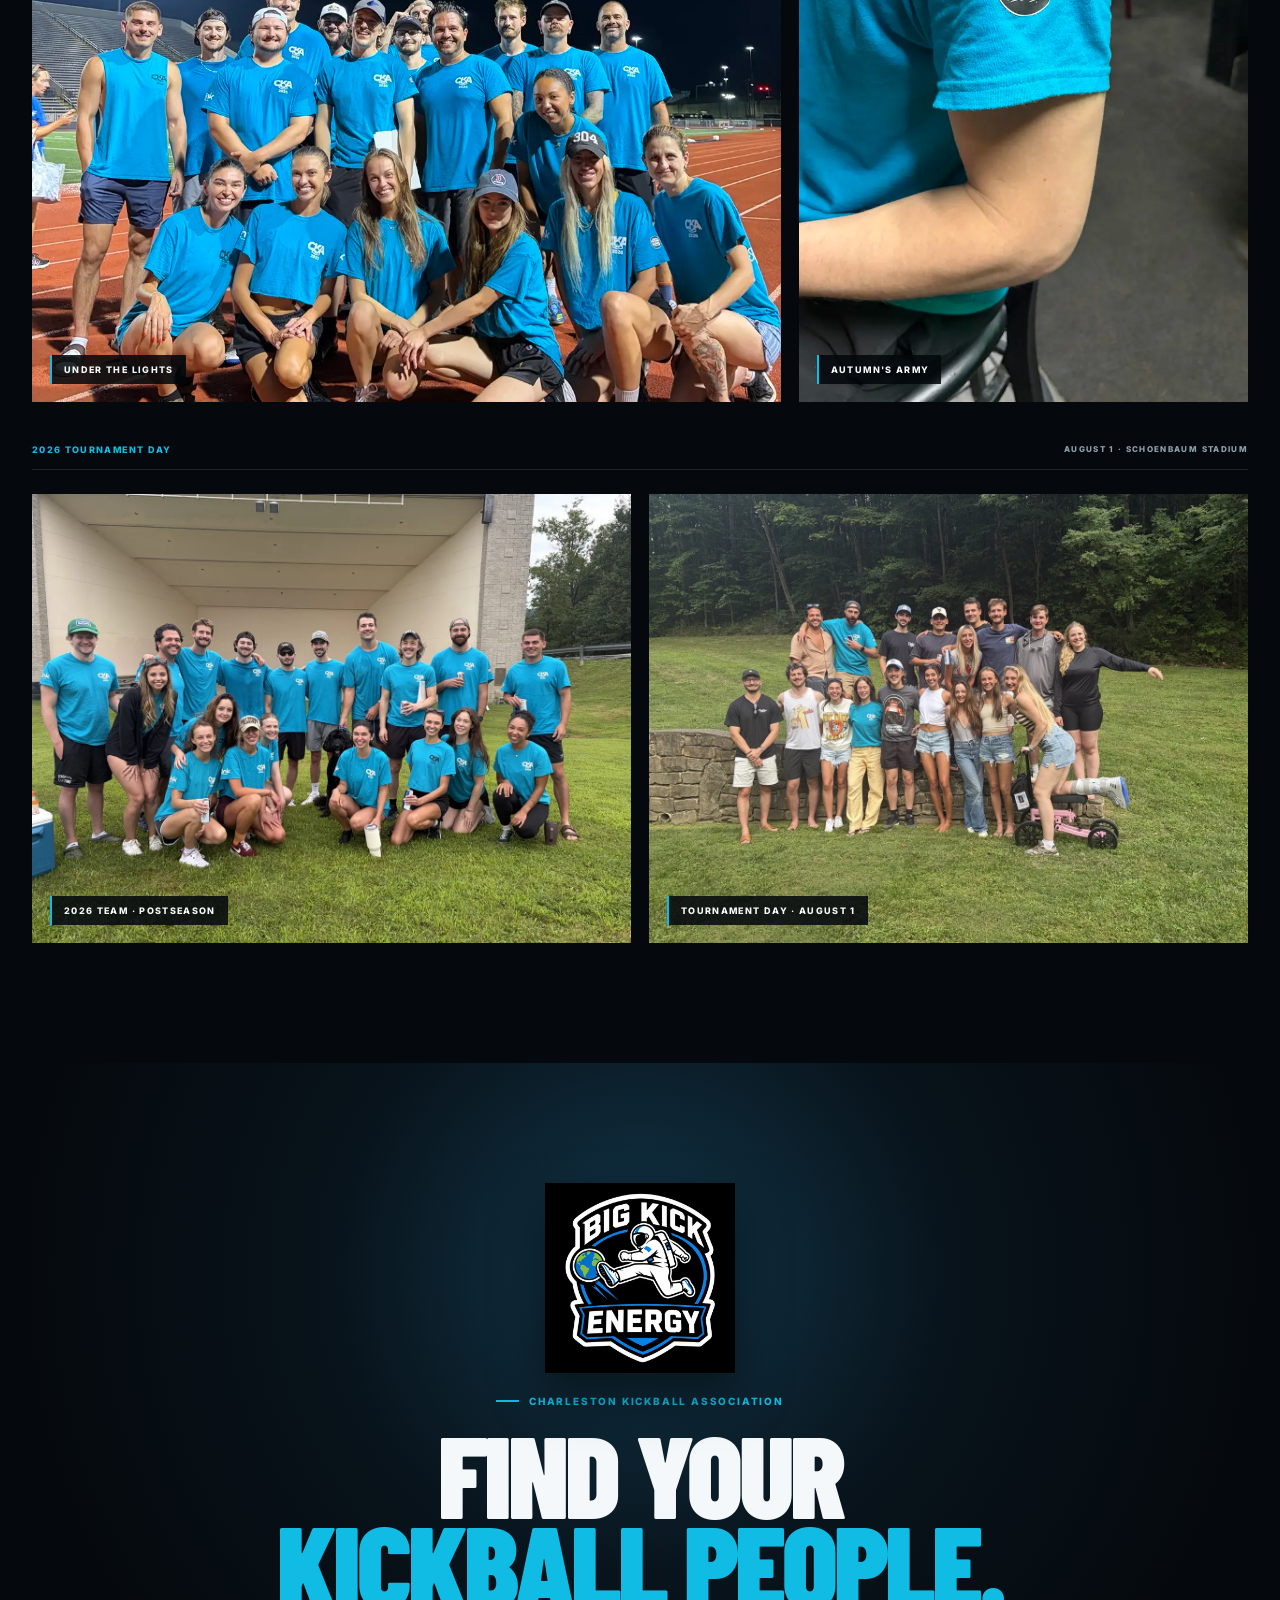
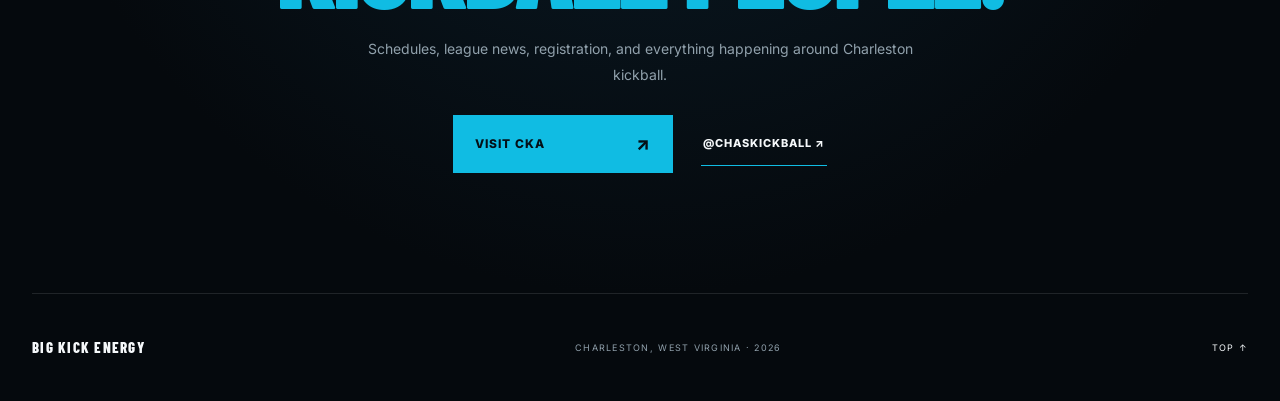
==== commit 999570df: "Turn homepage into recruitment portal" ====
--- a/index.html
+++ b/index.html
@@ -3,7 +3,7 @@
 <head>
   <meta charset="utf-8">
   <meta name="viewport" content="width=device-width, initial-scale=1, viewport-fit=cover">
-  <meta name="description" content="Big Kick Energy — Charleston, West Virginia kickball. Good people, big kicks, bigger energy.">
+  <meta name="description" content="Join Big Kick Energy, a Charleston, West Virginia kickball team. Meet the team, explore past seasons, and apply to play.">
   <meta name="theme-color" content="#061018">
   <title>Big Kick Energy | Charleston Kickball</title>
   <link rel="icon" href="images/logo.webp">
@@ -20,7 +20,7 @@
       <span>BIG KICK ENERGY<small>CHARLESTON · WV</small></span>
     </a>
     <nav aria-label="Main navigation">
-      <a href="#team">Team</a><a href="#season">Season</a><a href="#gallery">Photos</a><a href="history.html">History</a>
+      <a href="#join-team">Join</a><a href="#team">Team</a><a href="#season">Season</a><a href="#gallery">Photos</a><a href="history.html">History</a>
     </nav>
   </header>
 
@@ -29,18 +29,75 @@
       <img class="hero-photo" src="images/team-night.webp" alt="Big Kick Energy teammates together under the stadium lights">
       <div class="hero-overlay"></div>
       <div class="hero-content">
-        <p class="tag"><i></i> Charleston Kickball Association</p>
-        <h1 id="hero-title">BIG KICK<br><em>ENERGY.</em></h1>
-        <p class="hero-line">Good people. Big kicks. Even bigger energy.</p>
-        <a class="primary-action" href="#season">See the season <span>↓</span></a>
-      </div>
-      <div class="record-card" aria-label="2026 regular-season record: six wins and three losses">
-        <span>2026 RECORD</span><strong>6<span>–</span>3</strong><small>REGULAR SEASON COMPLETE · +42 DIFF</small>
+        <p class="tag"><i></i> Now building the next roster</p>
+        <h1 id="hero-title">PLAY WITH<br><em>BIG ENERGY.</em></h1>
+        <p class="hero-line">Competitive kickball. Real camaraderie. A Charleston team worth joining.</p>
+        <a class="primary-action" href="#join-team">Apply to play <span>↓</span></a>
+      </div>
+      <div class="record-card" aria-label="Big Kick Energy recruitment interest list is open">
+        <span>JOIN BIG KICK ENERGY</span><strong>OPEN</strong><small>PLAYER · SUBSTITUTE · TEAM INTEREST</small>
+      </div>
+    </section>
+
+    <section class="section recruitment" id="join-team" aria-labelledby="recruitment-title">
+      <div class="section-label"><span>01</span> Join Big Kick Energy</div>
+      <div class="recruitment-grid">
+        <div class="recruitment-copy">
+          <p class="tag"><i></i> Charleston, West Virginia</p>
+          <h2 id="recruitment-title">JOIN THE<br><em>ROSTER.</em></h2>
+          <p>Big Kick Energy is looking for dependable, competitive people who want to play hard, support their teammates, and enjoy the full team experience.</p>
+          <div class="recruitment-points">
+            <article><b>01</b><span>Wednesday-night league play in Charleston</span></article>
+            <article><b>02</b><span>Players and reliable substitutes welcome</span></article>
+            <article><b>03</b><span>Effort, attitude, and availability matter</span></article>
+          </div>
+        </div>
+        <form class="recruit-form" action="https://formsubmit.co/joshualanham55@gmail.com" method="POST">
+          <input type="hidden" name="_subject" value="New Big Kick Energy Recruitment Interest">
+          <input type="hidden" name="_template" value="table">
+          <input type="hidden" name="_next" value="https://valiant-vandalia.github.io/Big-Kick-Energy/?submitted=true#join-team">
+          <input class="form-honey" type="text" name="_honey" tabindex="-1" autocomplete="off" aria-hidden="true">
+          <div class="form-heading">
+            <span>PLAYER INTEREST FORM</span>
+            <strong>Tell us about yourself.</strong>
+            <p>Complete the form and the team captain will follow up directly.</p>
+          </div>
+          <div class="form-row">
+            <label>Full name<input type="text" name="Full name" autocomplete="name" required></label>
+            <label>Email address<input type="email" name="email" autocomplete="email" required></label>
+          </div>
+          <div class="form-row">
+            <label>Phone number<input type="tel" name="Phone number" autocomplete="tel"></label>
+            <label>How would you join?
+              <select name="Roster interest" required>
+                <option value="" selected disabled>Select one</option>
+                <option>Full-time player</option>
+                <option>Reliable substitute</option>
+                <option>Either role</option>
+              </select>
+            </label>
+          </div>
+          <label>Wednesday availability
+            <select name="Wednesday availability" required>
+              <option value="" selected disabled>Select one</option>
+              <option>Usually available</option>
+              <option>Available most weeks</option>
+              <option>Occasionally available</option>
+              <option>Need more schedule information</option>
+            </select>
+          </label>
+          <label>Kickball or athletic experience<textarea name="Experience" rows="3" placeholder="New players are welcome. Tell us what you bring to the team."></textarea></label>
+          <label>Why Big Kick Energy?<textarea name="Why Big Kick Energy" rows="4" placeholder="What are you looking for in a team?"></textarea></label>
+          <label class="consent"><input type="checkbox" name="Permission to contact" value="Yes" required><span>I agree that Big Kick Energy may contact me about roster or substitute opportunities.</span></label>
+          <button class="primary-action form-submit" type="submit">Send my interest <span>→</span></button>
+          <p class="form-success" id="form-success" hidden><strong>Interest received.</strong> Thanks for reaching out. The team captain will follow up with you.</p>
+          <p class="form-privacy">Your responses are emailed directly to the team captain through FormSubmit. Please do not include sensitive personal information.</p>
+        </form>
       </div>
     </section>
 
     <section class="section intro" id="team" aria-labelledby="team-title">
-      <div class="section-label"><span>01</span> The team</div>
+      <div class="section-label"><span>02</span> The team</div>
       <div class="intro-grid">
         <div>
           <p class="tag"><i></i> Charleston, West Virginia</p>
@@ -63,7 +120,7 @@
     </section>
 
     <section class="section season" id="season" aria-labelledby="season-title">
-      <div class="section-label"><span>02</span> 2026 season</div>
+      <div class="section-label"><span>03</span> 2026 season</div>
       <div class="season-head">
         <div><p class="tag"><i></i> Regular season complete</p><h2 id="season-title">THE<br><em>NUMBERS.</em></h2></div>
         <p>Six wins. Eighty-five runs. A +42 differential. The No. 9 seed in the 17-team postseason bracket.</p>
@@ -116,7 +173,7 @@
     </section>
 
     <section class="section gallery" id="gallery" aria-labelledby="gallery-title">
-      <div class="section-label"><span>03</span> Team life</div>
+      <div class="section-label"><span>04</span> Team life</div>
       <div class="gallery-head"><h2 id="gallery-title">ALL TEAM.<br><em>ALL ENERGY.</em></h2><p>From first pitch to the postgame — this is what Wednesday night looks like.</p></div>
       <div class="highlight-heading"><span>2026 SEASON HIGHLIGHTS</span><small>FIVE REELS · TAP TO WATCH</small></div>
       <div class="highlight-grid" aria-label="2026 season highlight videos">
@@ -141,7 +198,7 @@
         <figure><img src="images/autumns-army.webp" alt="Electric cyan team shirt with Autumn's Army patch" loading="lazy"><figcaption>AUTUMN'S ARMY</figcaption></figure>
       </div>
       <div class="highlight-heading"><span>2026 TOURNAMENT DAY</span><small>AUGUST 1 · SCHOENBAUM STADIUM</small></div>
-      <div class="photo-grid" aria-label="Big Kick Energy postseason photographs">
+      <div class="photo-grid postseason-photo-grid" aria-label="Big Kick Energy postseason photographs">
         <figure class="night">
           <img src="[data-uri]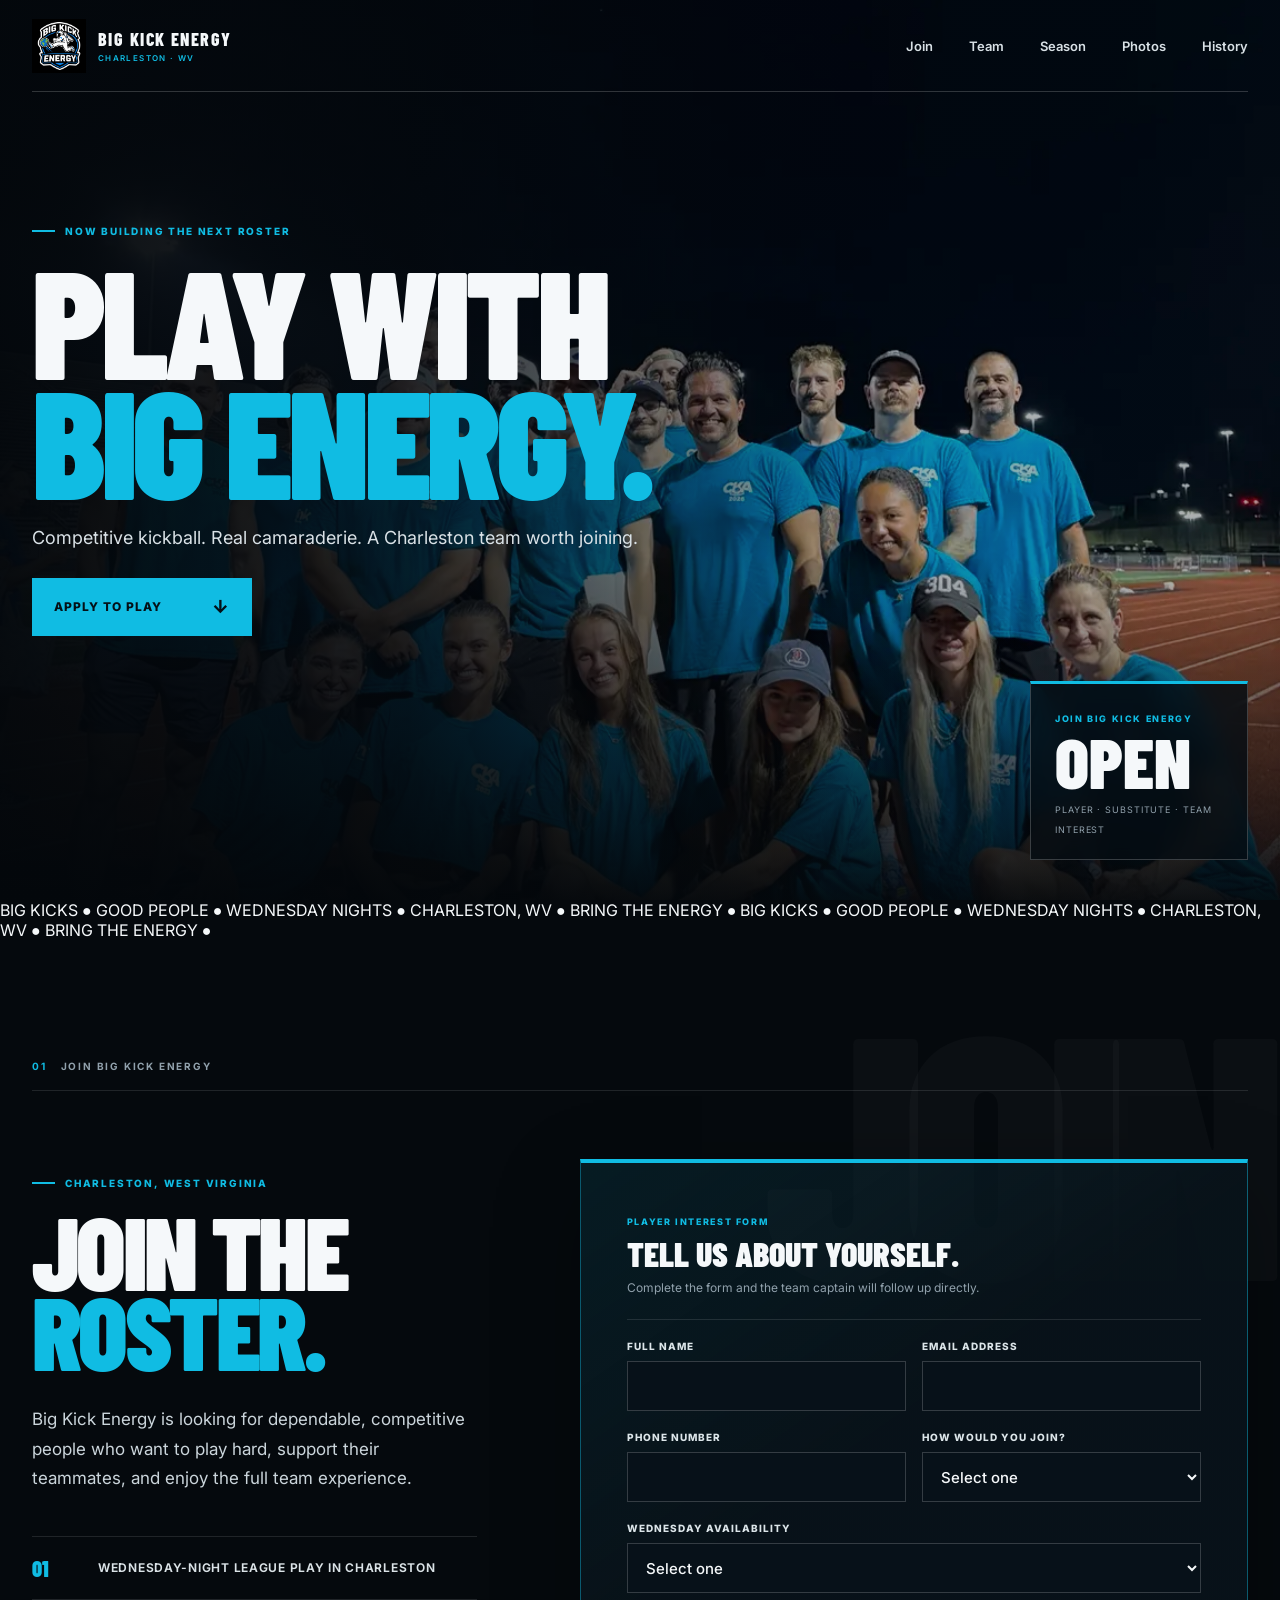
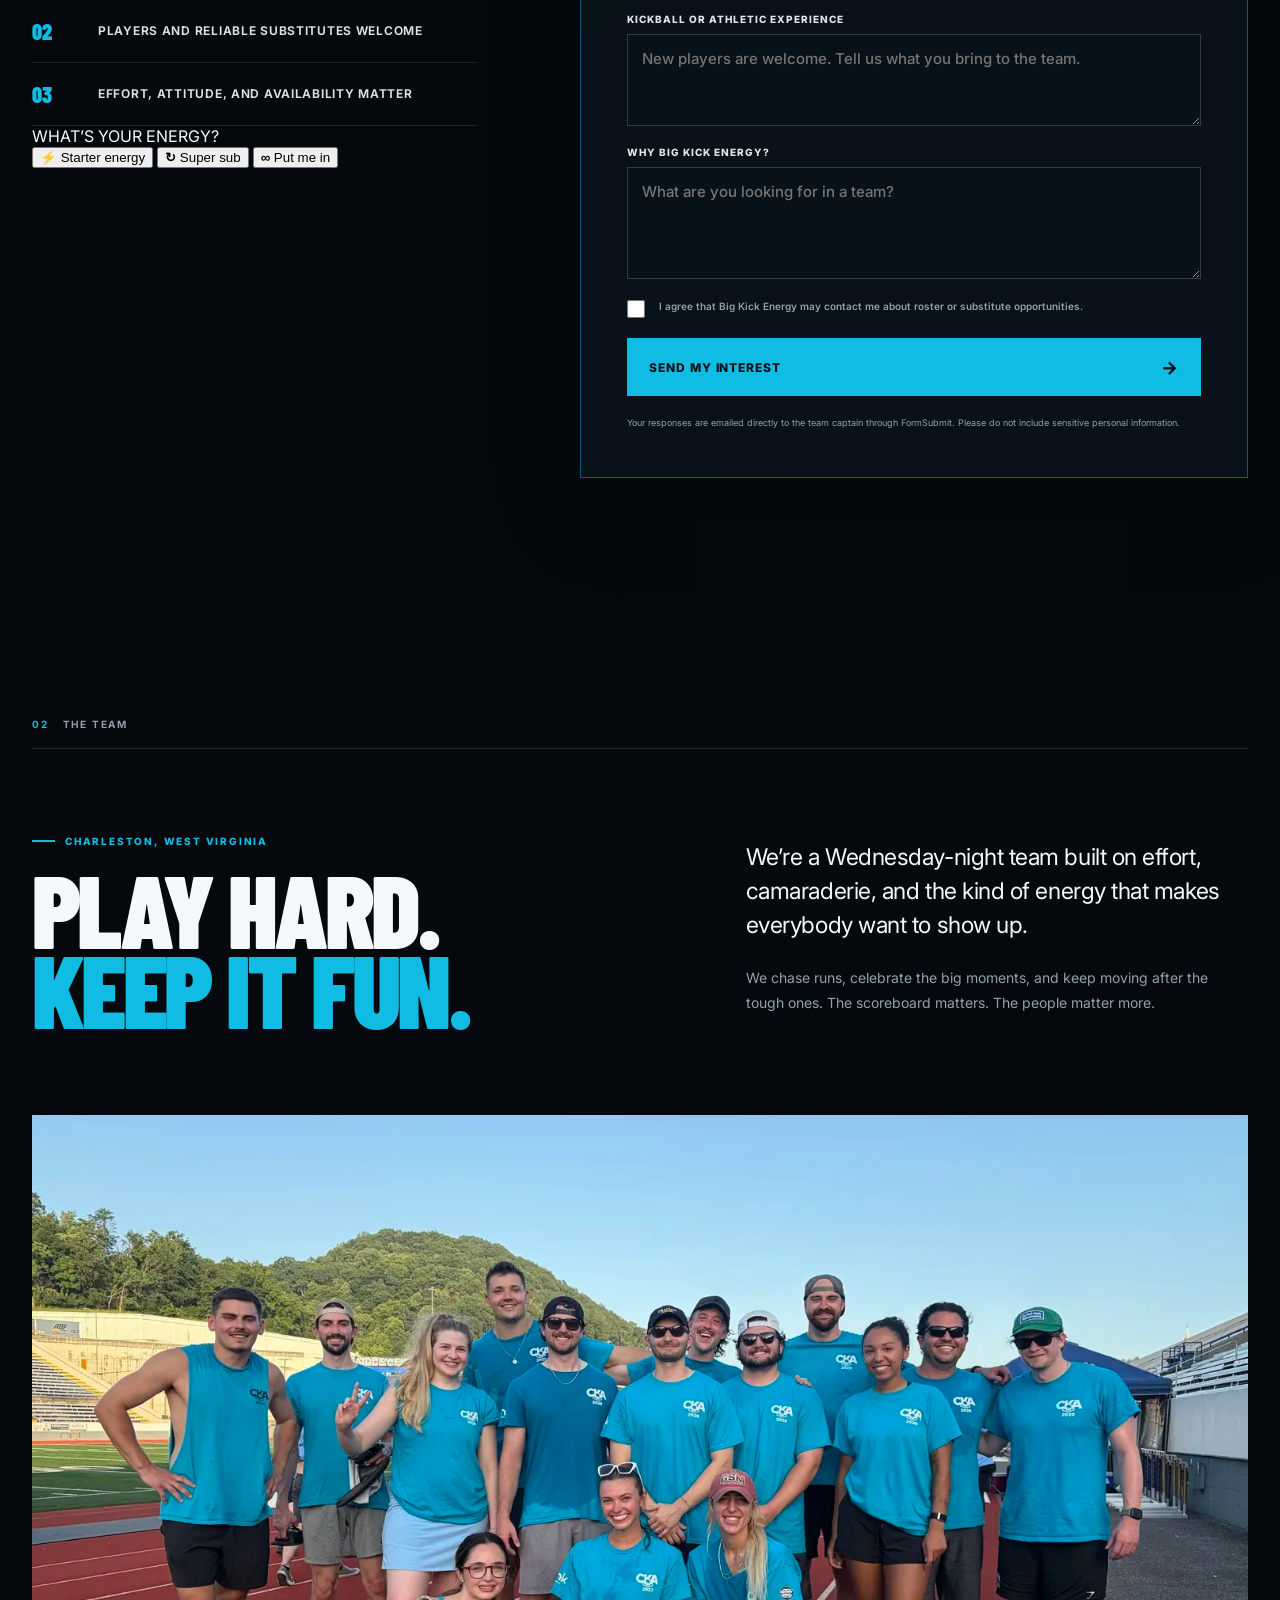
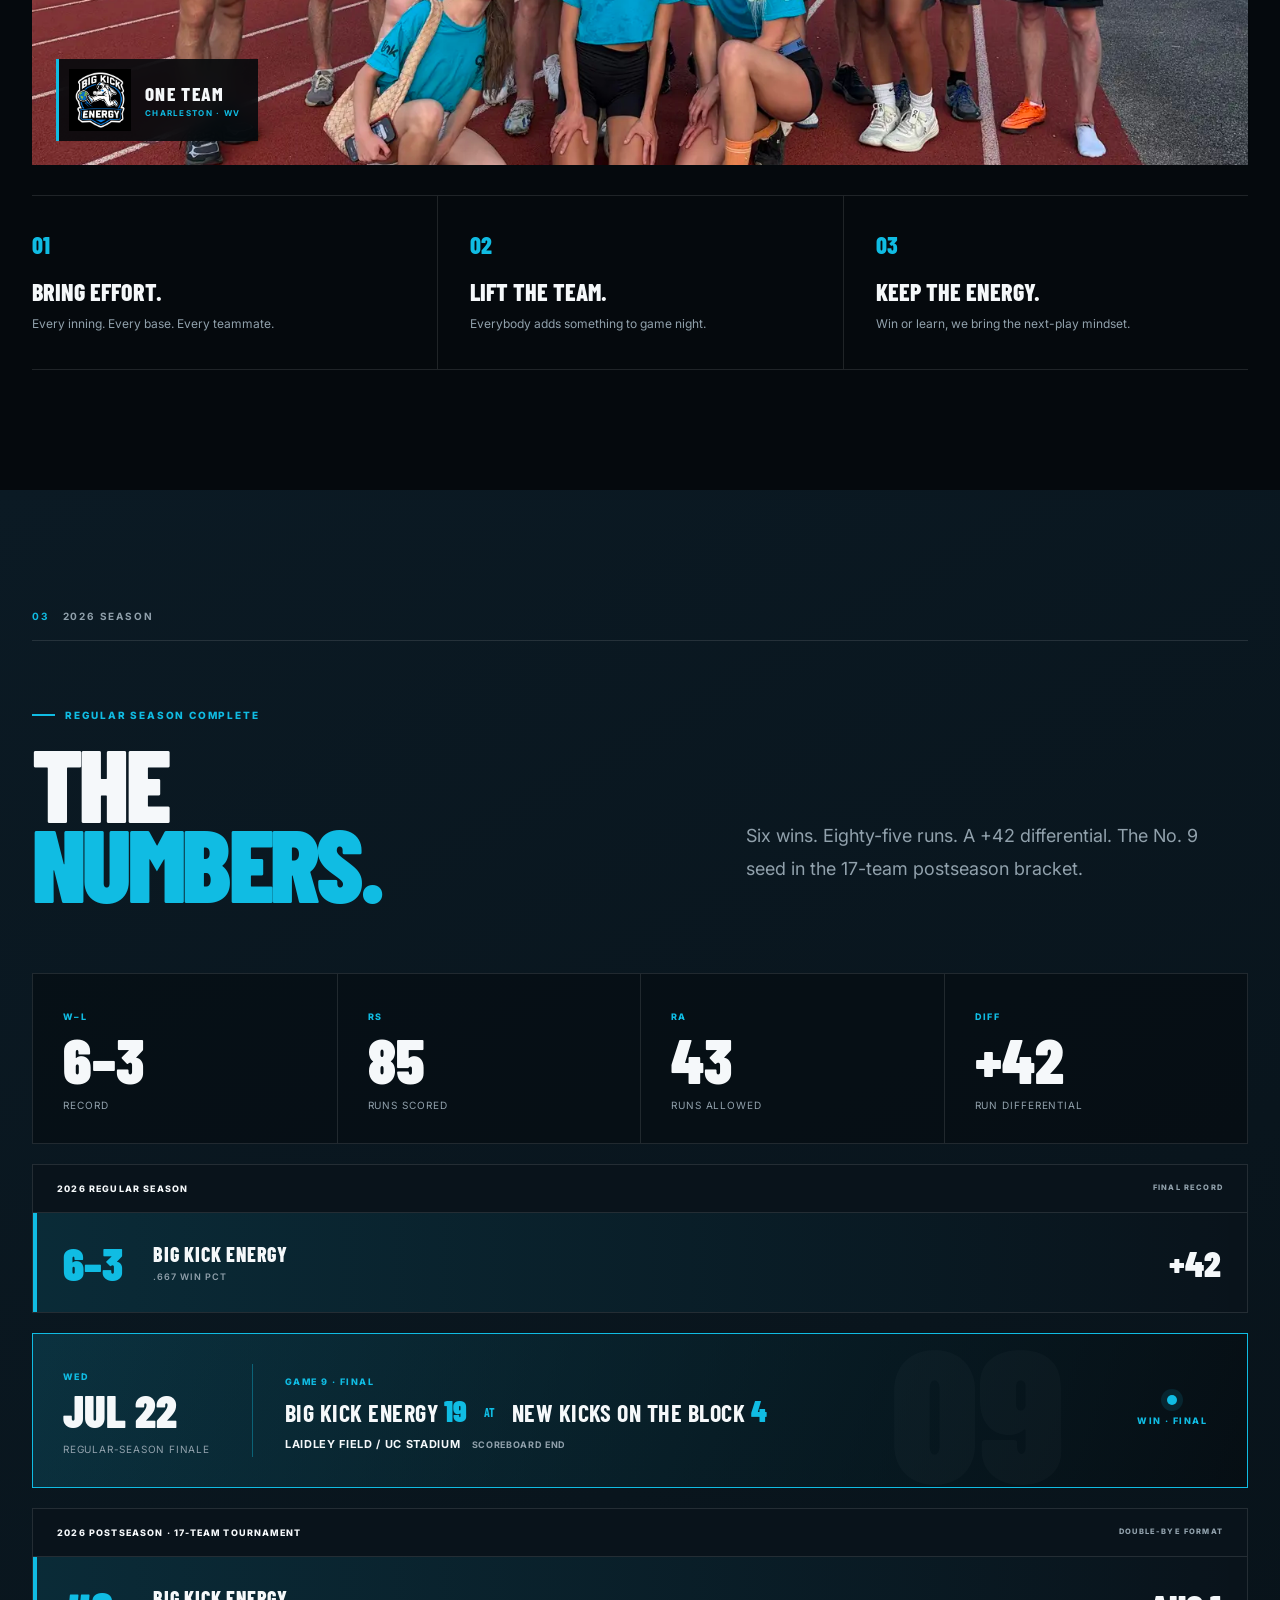
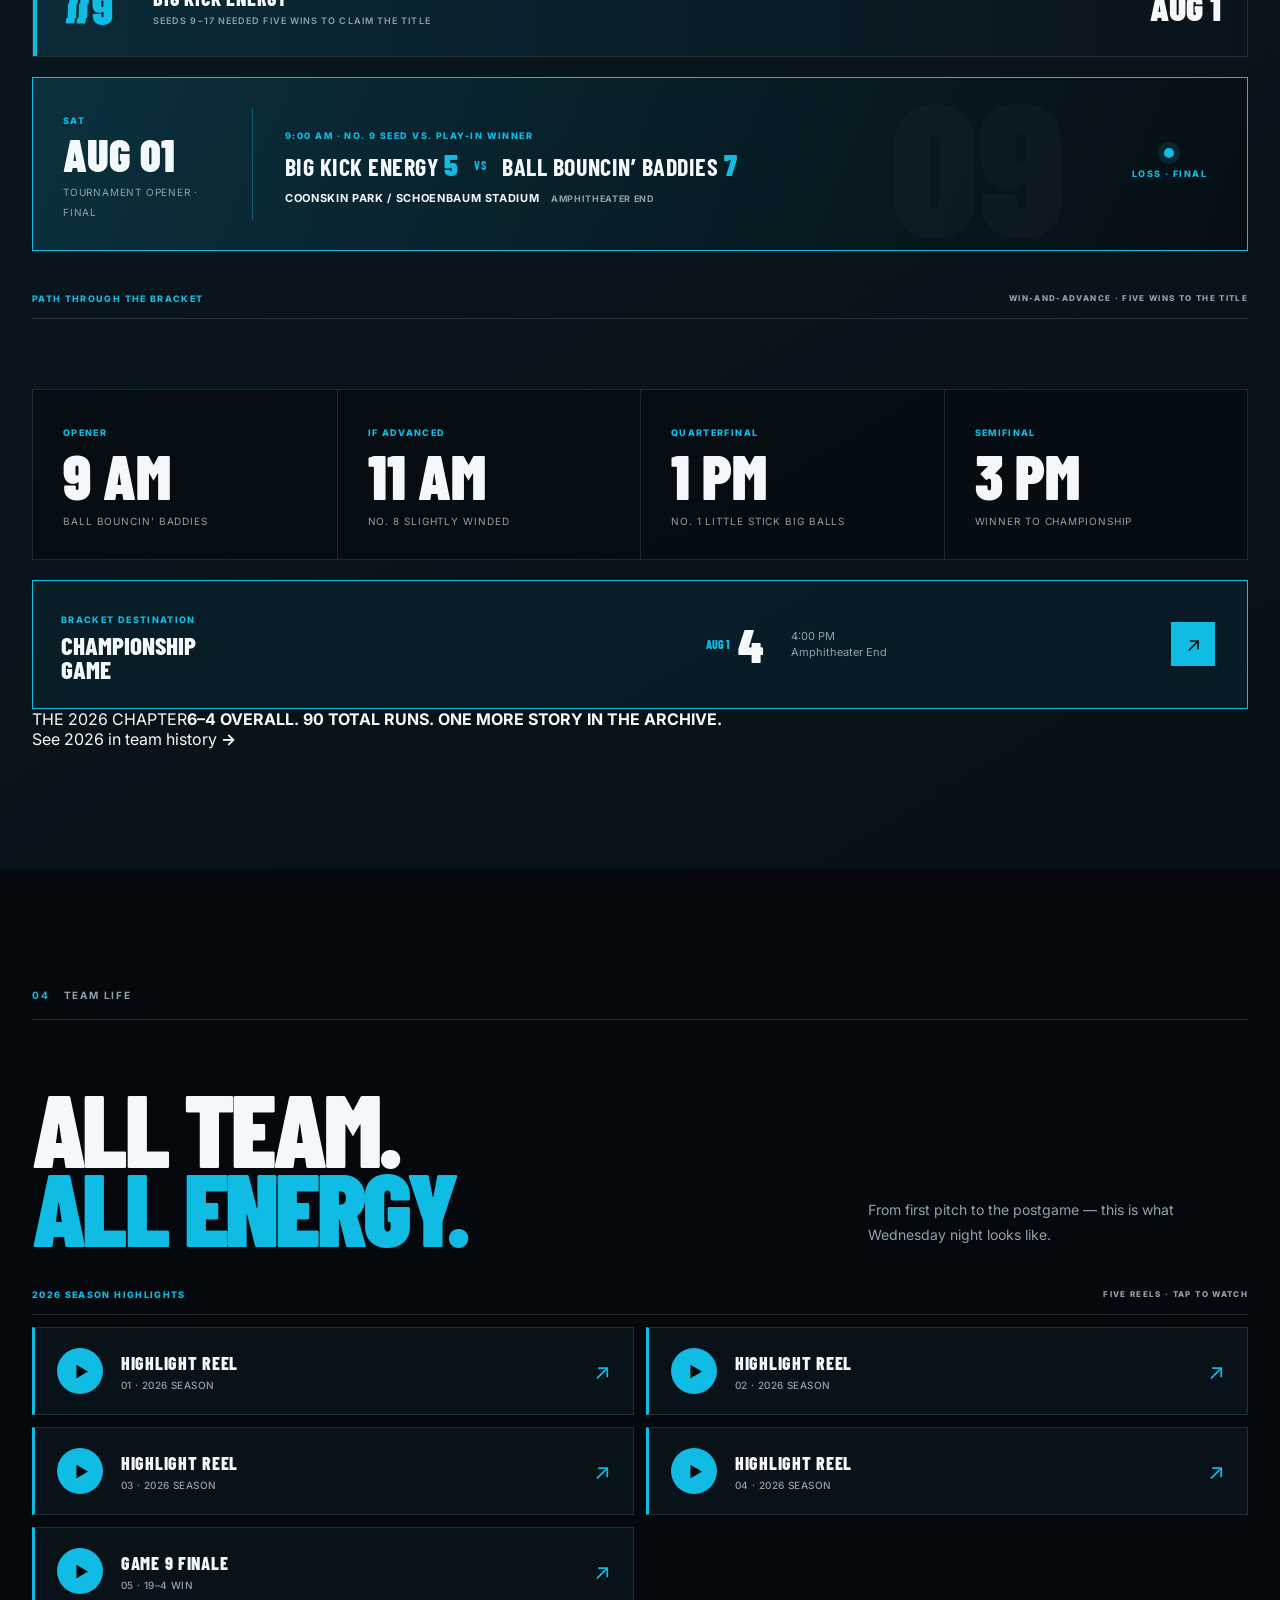
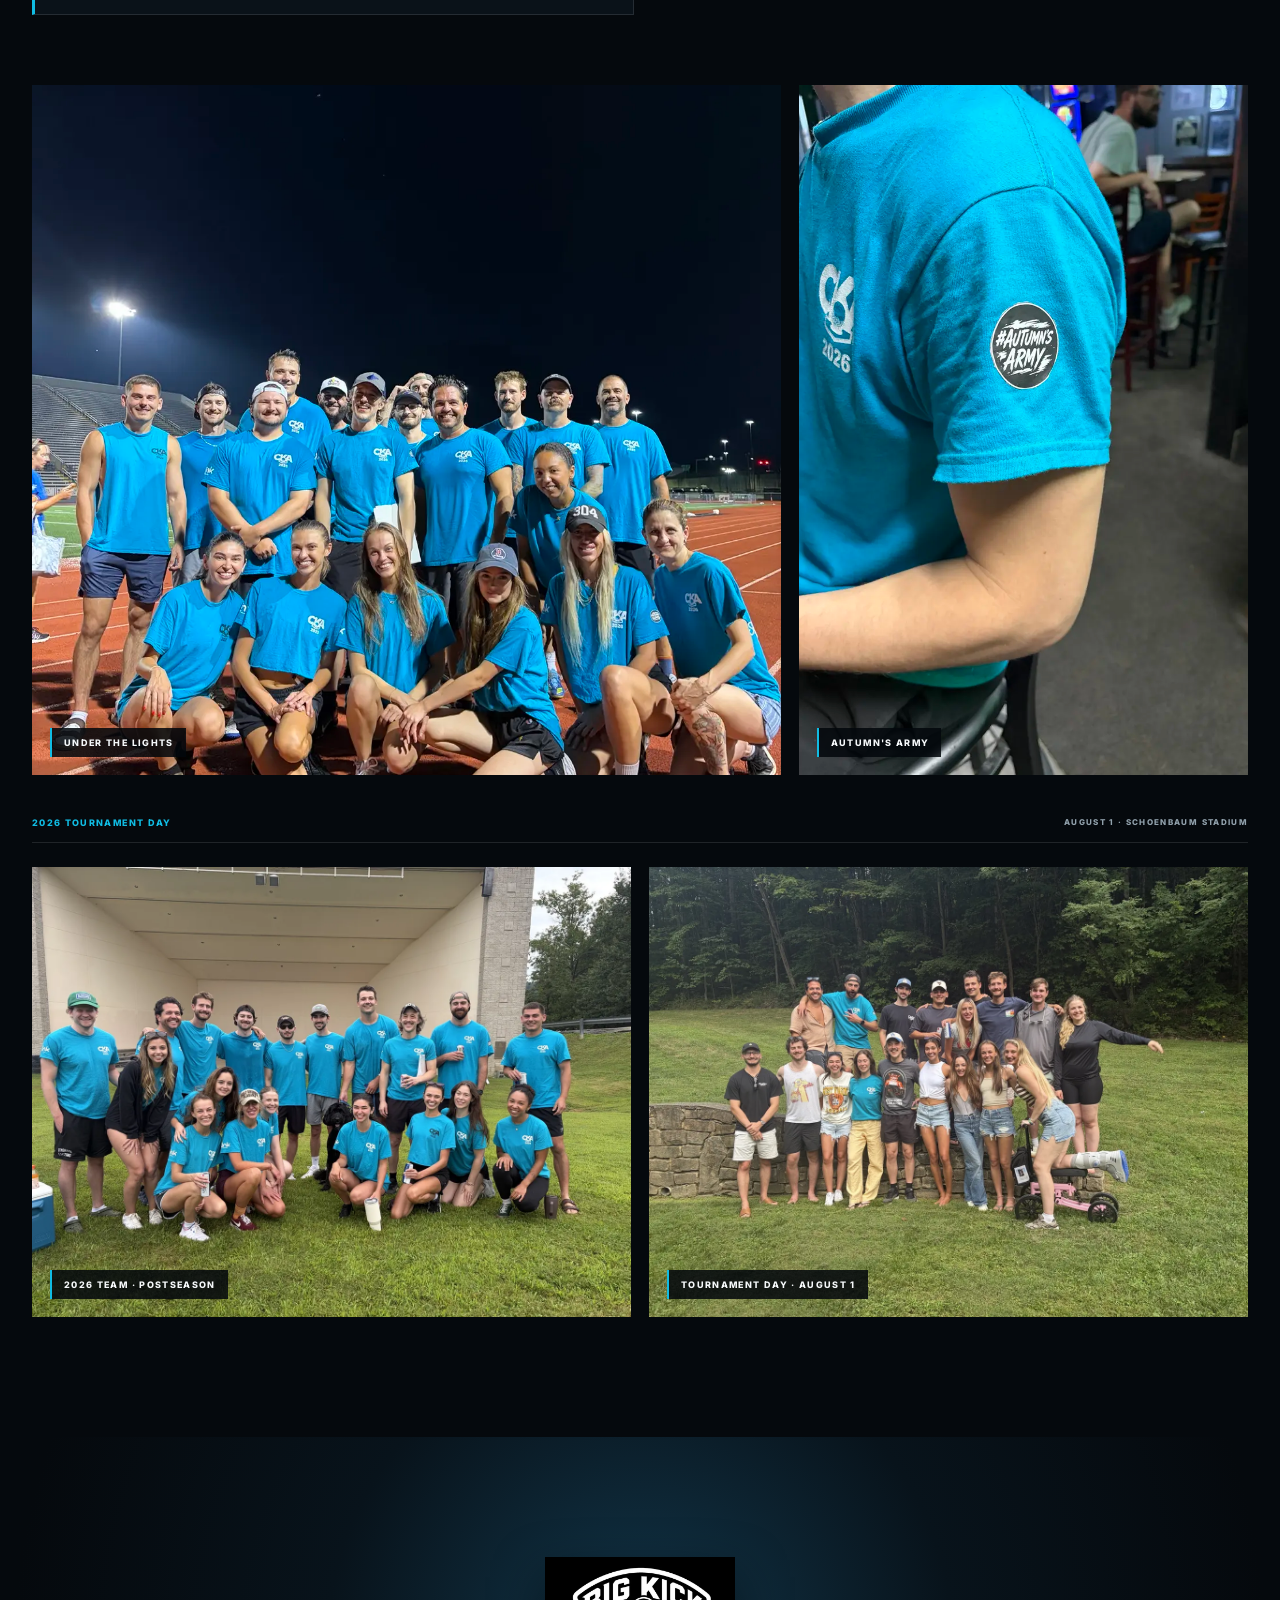
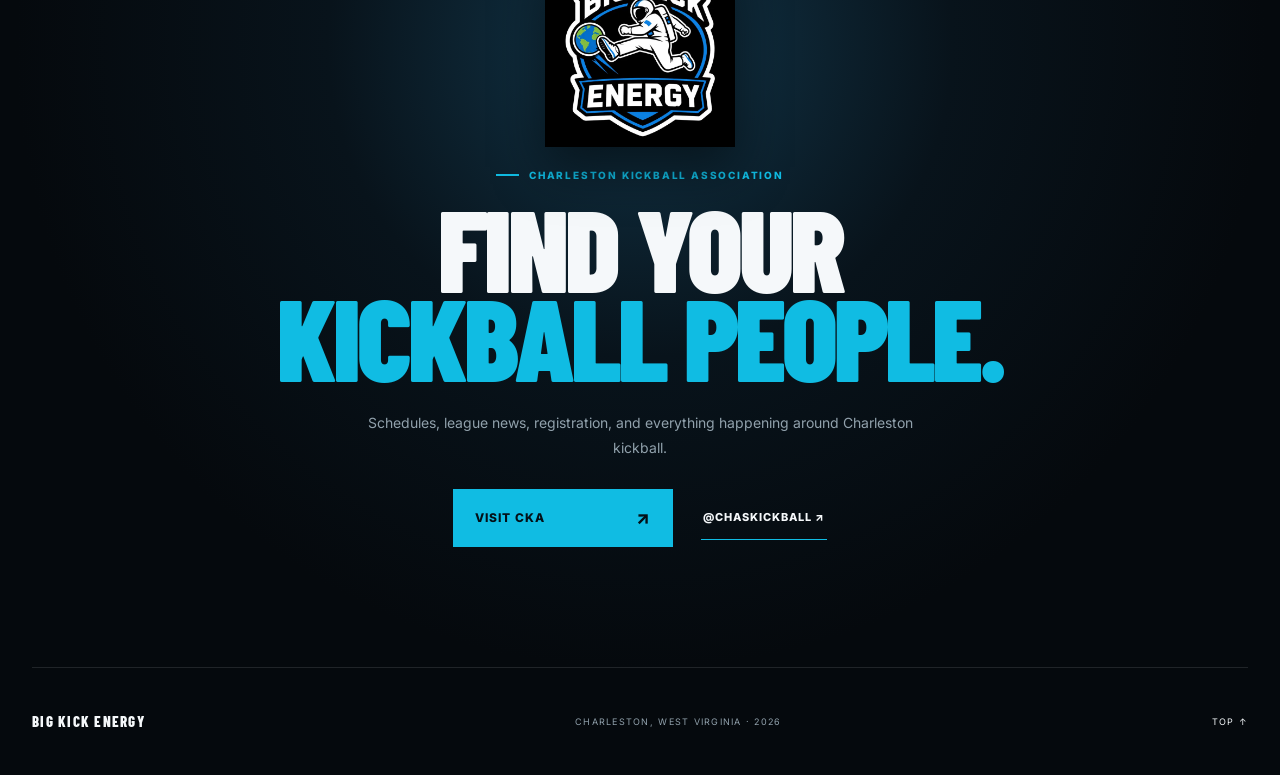
==== commit e5e6447c: "Refine and energize site experience" ====
--- a/index.html
+++ b/index.html
@@ -39,6 +39,10 @@
       </div>
     </section>
 
+    <div class="energy-marquee" aria-label="Big Kick Energy team spirit">
+      <div>BIG KICKS <i>●</i> GOOD PEOPLE <i>●</i> WEDNESDAY NIGHTS <i>●</i> CHARLESTON, WV <i>●</i> BRING THE ENERGY <i>●</i> BIG KICKS <i>●</i> GOOD PEOPLE <i>●</i> WEDNESDAY NIGHTS <i>●</i> CHARLESTON, WV <i>●</i> BRING THE ENERGY <i>●</i></div>
+    </div>
+
     <section class="section recruitment" id="join-team" aria-labelledby="recruitment-title">
       <div class="section-label"><span>01</span> Join Big Kick Energy</div>
       <div class="recruitment-grid">
@@ -50,6 +54,14 @@
             <article><b>01</b><span>Wednesday-night league play in Charleston</span></article>
             <article><b>02</b><span>Players and reliable substitutes welcome</span></article>
             <article><b>03</b><span>Effort, attitude, and availability matter</span></article>
+          </div>
+          <div class="role-picker" aria-label="Choose your roster interest">
+            <span>WHAT&rsquo;S YOUR ENERGY?</span>
+            <div>
+              <button type="button" data-role-pick="Full-time player"><b>⚡</b> Starter energy</button>
+              <button type="button" data-role-pick="Reliable substitute"><b>↻</b> Super sub</button>
+              <button type="button" data-role-pick="Either role"><b>∞</b> Put me in</button>
+            </div>
           </div>
         </div>
         <form class="recruit-form" action="https://formsubmit.co/joshualanham55@gmail.com" method="POST">
@@ -170,6 +182,10 @@
         <p>4:00 PM<br>Amphitheater End</p>
         <a href="https://chaskickball.leagueapps.com/" target="_blank" rel="noreferrer" aria-label="Visit the official CKA site">↗</a>
       </aside>
+      <div class="season-epilogue">
+        <div><span>THE 2026 CHAPTER</span><strong>6–4 OVERALL. 90 TOTAL RUNS. ONE MORE STORY IN THE ARCHIVE.</strong></div>
+        <a href="history.html#ledger-title">See 2026 in team history <b>→</b></a>
+      </div>
     </section>
 
     <section class="section gallery" id="gallery" aria-labelledby="gallery-title">
@@ -222,15 +238,108 @@
     </section>
   </main>
 
+  <dialog class="photo-lightbox home-lightbox" aria-label="Expanded team photo">
+    <button class="lightbox-close" type="button" aria-label="Close photo">×</button>
+    <img src="" alt="">
+    <p></p>
+  </dialog>
+
   <footer><span>BIG KICK ENERGY</span><p>Charleston, West Virginia · 2026</p><a href="#home">TOP ↑</a></footer>
   <nav class="mobile-dock" aria-label="Mobile navigation">
     <a href="#join-team"><span>＋</span>Join</a><a href="#team"><span>●</span>Team</a><a href="#season"><span>▥</span>Season</a><a href="#gallery"><span>▣</span>Photos</a><a href="history.html"><span>◫</span>History</a>
   </nav>
   <script>
-    if (new URLSearchParams(window.location.search).get('submitted') === 'true') {
-      const success = document.getElementById('form-success');
-      if (success) success.hidden = false;
-    }
+    (() => {
+      const params = new URLSearchParams(window.location.search);
+      if (params.get('submitted') === 'true') {
+        const success = document.getElementById('form-success');
+        if (success) {
+          success.hidden = false;
+          success.scrollIntoView({ behavior: 'smooth', block: 'center' });
+        }
+      }
+
+      const form = document.querySelector('.recruit-form');
+      const roleSelect = form?.querySelector('[name="Roster interest"]');
+      document.querySelectorAll('[data-role-pick]').forEach((button) => {
+        button.addEventListener('click', () => {
+          if (roleSelect) {
+            roleSelect.value = button.dataset.rolePick;
+            roleSelect.focus({ preventScroll: true });
+          }
+          document.querySelectorAll('[data-role-pick]').forEach((item) => item.classList.toggle('is-picked', item === button));
+          form?.scrollIntoView({ behavior: 'smooth', block: 'center' });
+        });
+      });
+
+      form?.addEventListener('submit', () => {
+        const submit = form.querySelector('.form-submit');
+        if (submit) {
+          submit.innerHTML = 'Sending the energy <span>↗</span>';
+          submit.setAttribute('aria-busy', 'true');
+        }
+      });
+
+      const lightbox = document.querySelector('.home-lightbox');
+      const lightboxImage = lightbox?.querySelector('img');
+      const lightboxCaption = lightbox?.querySelector('p');
+      document.querySelectorAll('.gallery .photo-grid figure').forEach((figure) => {
+        const image = figure.querySelector('img');
+        const caption = figure.querySelector('figcaption')?.textContent.trim() || image.alt;
+        figure.tabIndex = 0;
+        figure.setAttribute('role', 'button');
+        figure.setAttribute('aria-label', 'Open photo: ' + caption);
+        const openPhoto = () => {
+          if (!lightbox || !image) return;
+          lightboxImage.src = image.src;
+          lightboxImage.alt = image.alt;
+          lightboxCaption.textContent = caption;
+          lightbox.showModal();
+        };
+        figure.addEventListener('click', openPhoto);
+        figure.addEventListener('keydown', (event) => {
+          if (event.key === 'Enter' || event.key === ' ') {
+            event.preventDefault();
+            openPhoto();
+          }
+        });
+      });
+      lightbox?.querySelector('.lightbox-close')?.addEventListener('click', () => lightbox.close());
+      lightbox?.addEventListener('click', (event) => {
+        if (event.target === lightbox) lightbox.close();
+      });
+
+      const revealItems = document.querySelectorAll('.section, .join');
+      if ('IntersectionObserver' in window && !window.matchMedia('(prefers-reduced-motion: reduce)').matches) {
+        revealItems.forEach((item) => item.classList.add('reveal-ready'));
+        const revealObserver = new IntersectionObserver((entries) => {
+          entries.forEach((entry) => {
+            if (entry.isIntersecting) {
+              entry.target.classList.add('is-visible');
+              revealObserver.unobserve(entry.target);
+            }
+          });
+        }, { threshold: 0.08 });
+        revealItems.forEach((item) => revealObserver.observe(item));
+      }
+
+      const navLinks = [...document.querySelectorAll('.topbar nav a[href^="#"], .mobile-dock a[href^="#"]')];
+      const navSections = navLinks.map((link) => document.querySelector(link.getAttribute('href'))).filter(Boolean);
+      if ('IntersectionObserver' in window) {
+        const navObserver = new IntersectionObserver((entries) => {
+          entries.forEach((entry) => {
+            if (!entry.isIntersecting) return;
+            navLinks.forEach((link) => {
+              const active = link.getAttribute('href') === '#' + entry.target.id;
+              link.classList.toggle('is-active', active);
+              if (active) link.setAttribute('aria-current', 'location');
+              else link.removeAttribute('aria-current');
+            });
+          });
+        }, { rootMargin: '-35% 0px -55% 0px' });
+        navSections.forEach((section) => navObserver.observe(section));
+      }
+    })();
   </script>
 </body>
 </html>
--- a/styles.css
+++ b/styles.css
@@ -358,3 +358,36 @@
 .postseason-photo-grid figure{aspect-ratio:4/3}
 .postseason-photo-grid img,.postseason-photo-grid .night img{object-fit:contain;object-position:center;background:#071019}
 @media(max-width:760px){.postseason-photo-grid{grid-template-columns:1fr;height:auto}.postseason-photo-grid figure{height:auto;aspect-ratio:4/3}}
+
+
+/* Recruitment portal */
+.recruitment{position:relative}
+.recruitment::before{content:"JOIN";position:absolute;right:-.04em;top:30px;color:rgba(255,255,255,.025);font:900 clamp(190px,27vw,420px)/1 var(--display);letter-spacing:-.07em;pointer-events:none}
+.recruitment-grid{position:relative;z-index:1;display:grid;grid-template-columns:minmax(0,.8fr) minmax(520px,1.2fr);gap:clamp(54px,8vw,110px);align-items:start}
+.recruitment-copy{padding-top:18px}
+.recruitment-copy h2{font-size:clamp(76px,8vw,118px)}
+.recruitment-copy>p:not(.tag){max-width:580px;margin:34px 0;color:#cbd5db;font-size:17px;line-height:1.75}
+.recruitment-points{display:grid;gap:0;margin-top:42px;border-top:1px solid var(--line)}
+.recruitment-points article{display:grid;grid-template-columns:48px 1fr;gap:18px;align-items:center;padding:18px 0;border-bottom:1px solid var(--line)}
+.recruitment-points b{color:var(--cyan);font:900 22px var(--display)}
+.recruitment-points span{color:#dbe3e7;font-size:12px;font-weight:650;line-height:1.5;text-transform:uppercase;letter-spacing:.06em}
+.recruit-form{display:grid;gap:20px;padding:clamp(26px,4vw,46px);border:1px solid rgba(16,188,227,.42);border-top:4px solid var(--cyan);background:linear-gradient(145deg,rgba(16,188,227,.1),rgba(8,18,25,.96) 35%);box-shadow:0 28px 80px rgba(0,0,0,.28)}
+.form-heading{padding-bottom:22px;border-bottom:1px solid var(--line)}
+.form-heading>span{color:var(--cyan);font-size:9px;font-weight:800;letter-spacing:.18em}
+.form-heading>strong{display:block;margin:8px 0 7px;font:900 34px/1 var(--display);text-transform:uppercase}
+.form-heading>p{margin:0;color:var(--muted);font-size:12px;line-height:1.6}
+.form-row{display:grid;grid-template-columns:repeat(2,minmax(0,1fr));gap:16px}
+.recruit-form label{display:grid;gap:9px;color:#dce5e9;font-size:10px;font-weight:800;letter-spacing:.1em;text-transform:uppercase}
+.recruit-form input,.recruit-form select,.recruit-form textarea{width:100%;min-height:50px;padding:13px 14px;border:1px solid rgba(255,255,255,.18);border-radius:0;background:#071119;color:var(--white);font:500 15px/1.4 var(--body);letter-spacing:0;text-transform:none;outline:none}
+.recruit-form textarea{min-height:92px;resize:vertical}
+.recruit-form input:focus,.recruit-form select:focus,.recruit-form textarea:focus{border-color:var(--cyan);box-shadow:0 0 0 3px rgba(16,188,227,.12)}
+.recruit-form select{appearance:auto}
+.recruit-form .consent{grid-template-columns:20px 1fr;gap:12px;align-items:start;color:var(--muted);font-size:10px;font-weight:600;line-height:1.5;letter-spacing:0;text-transform:none}
+.recruit-form .consent input{width:18px;min-height:18px;margin:1px 0 0;accent-color:var(--cyan)}
+.form-submit{border:0;cursor:pointer;font-family:var(--body)}
+.form-honey{position:absolute!important;left:-10000px!important;width:1px!important;height:1px!important;overflow:hidden!important}
+.form-success{margin:0;padding:16px 18px;border-left:3px solid var(--cyan);background:rgba(16,188,227,.1);color:#dce8ec;font-size:12px;line-height:1.55}
+.form-success strong{display:block;color:var(--cyan);font:900 18px var(--display);text-transform:uppercase}
+.form-privacy{margin:0;color:var(--muted);font-size:9px;line-height:1.6}
+@media(max-width:900px){.recruitment-grid{grid-template-columns:1fr}.recruitment-copy{max-width:720px}}
+@media(max-width:760px){.recruitment::before{top:40px}.recruitment-grid{gap:44px}.recruitment-copy>p:not(.tag){font-size:15px}.recruit-form{padding:24px 18px}.form-row{grid-template-columns:1fr}}
